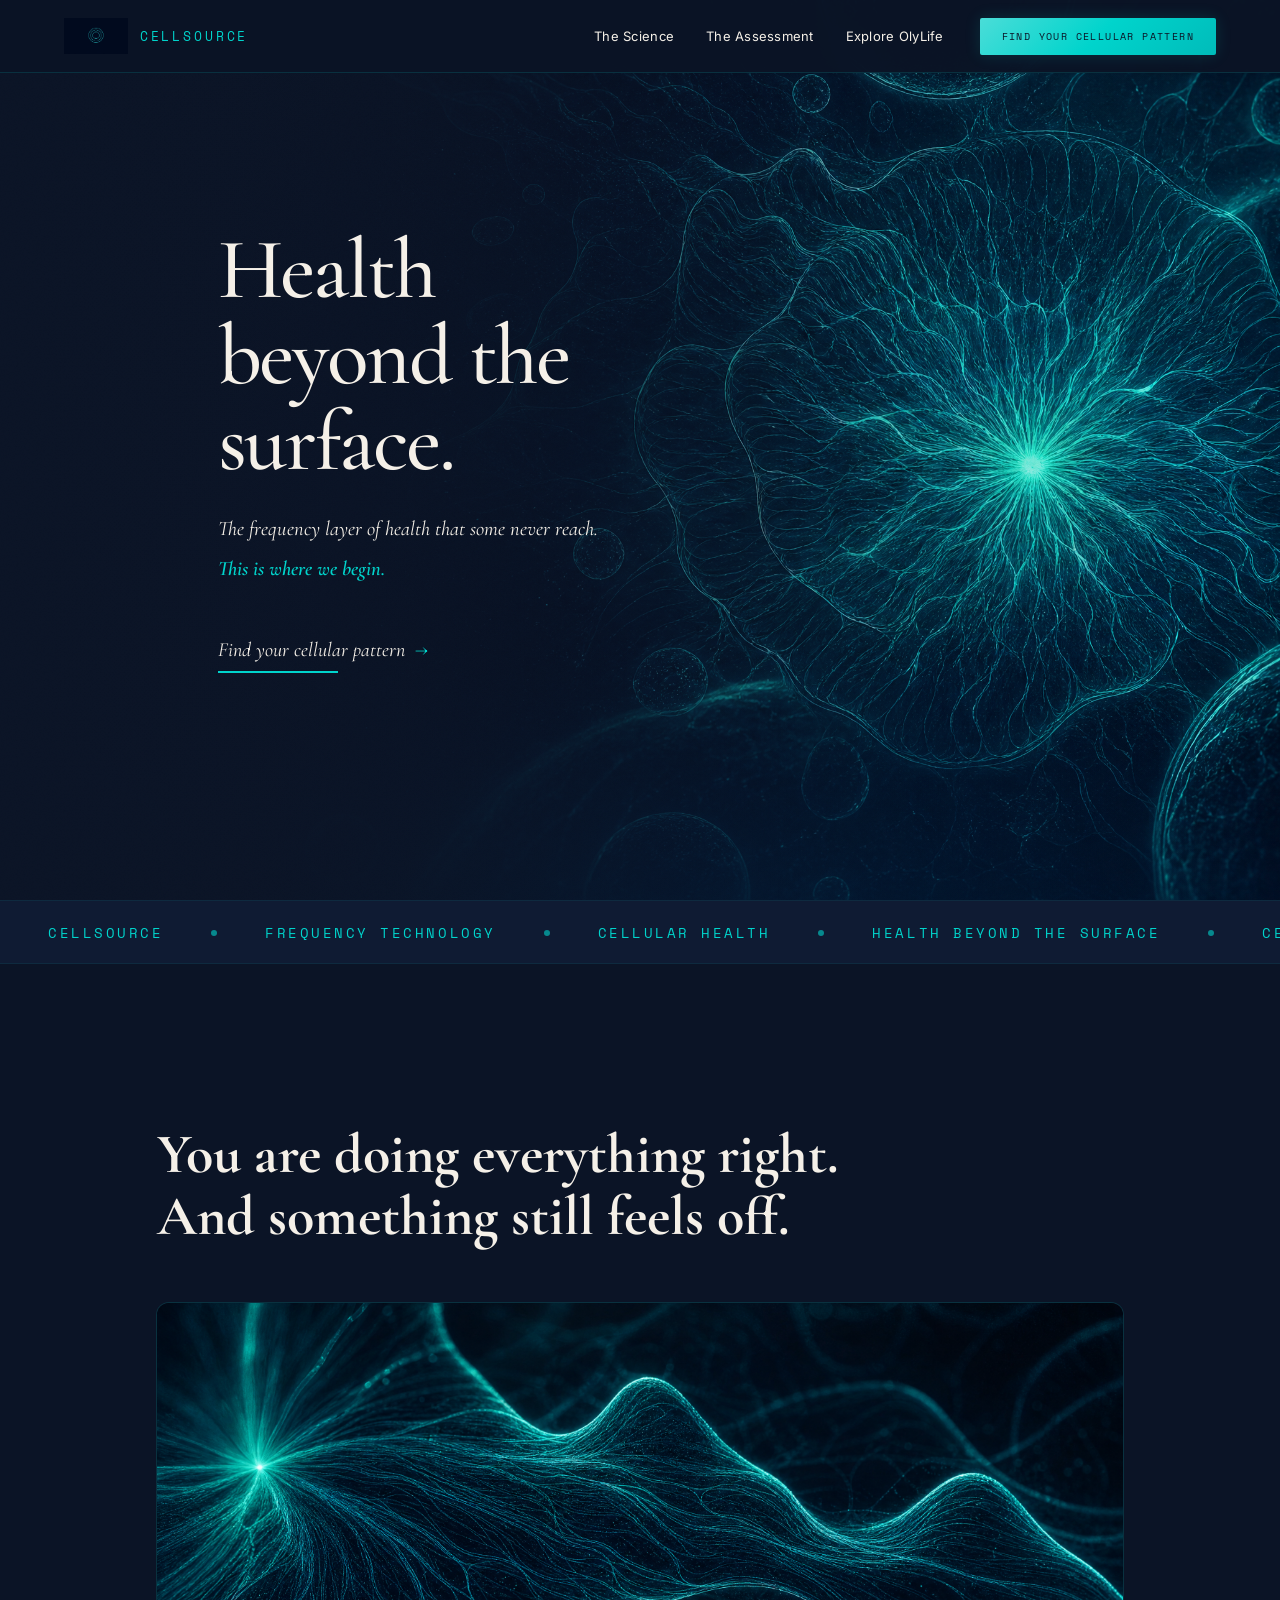
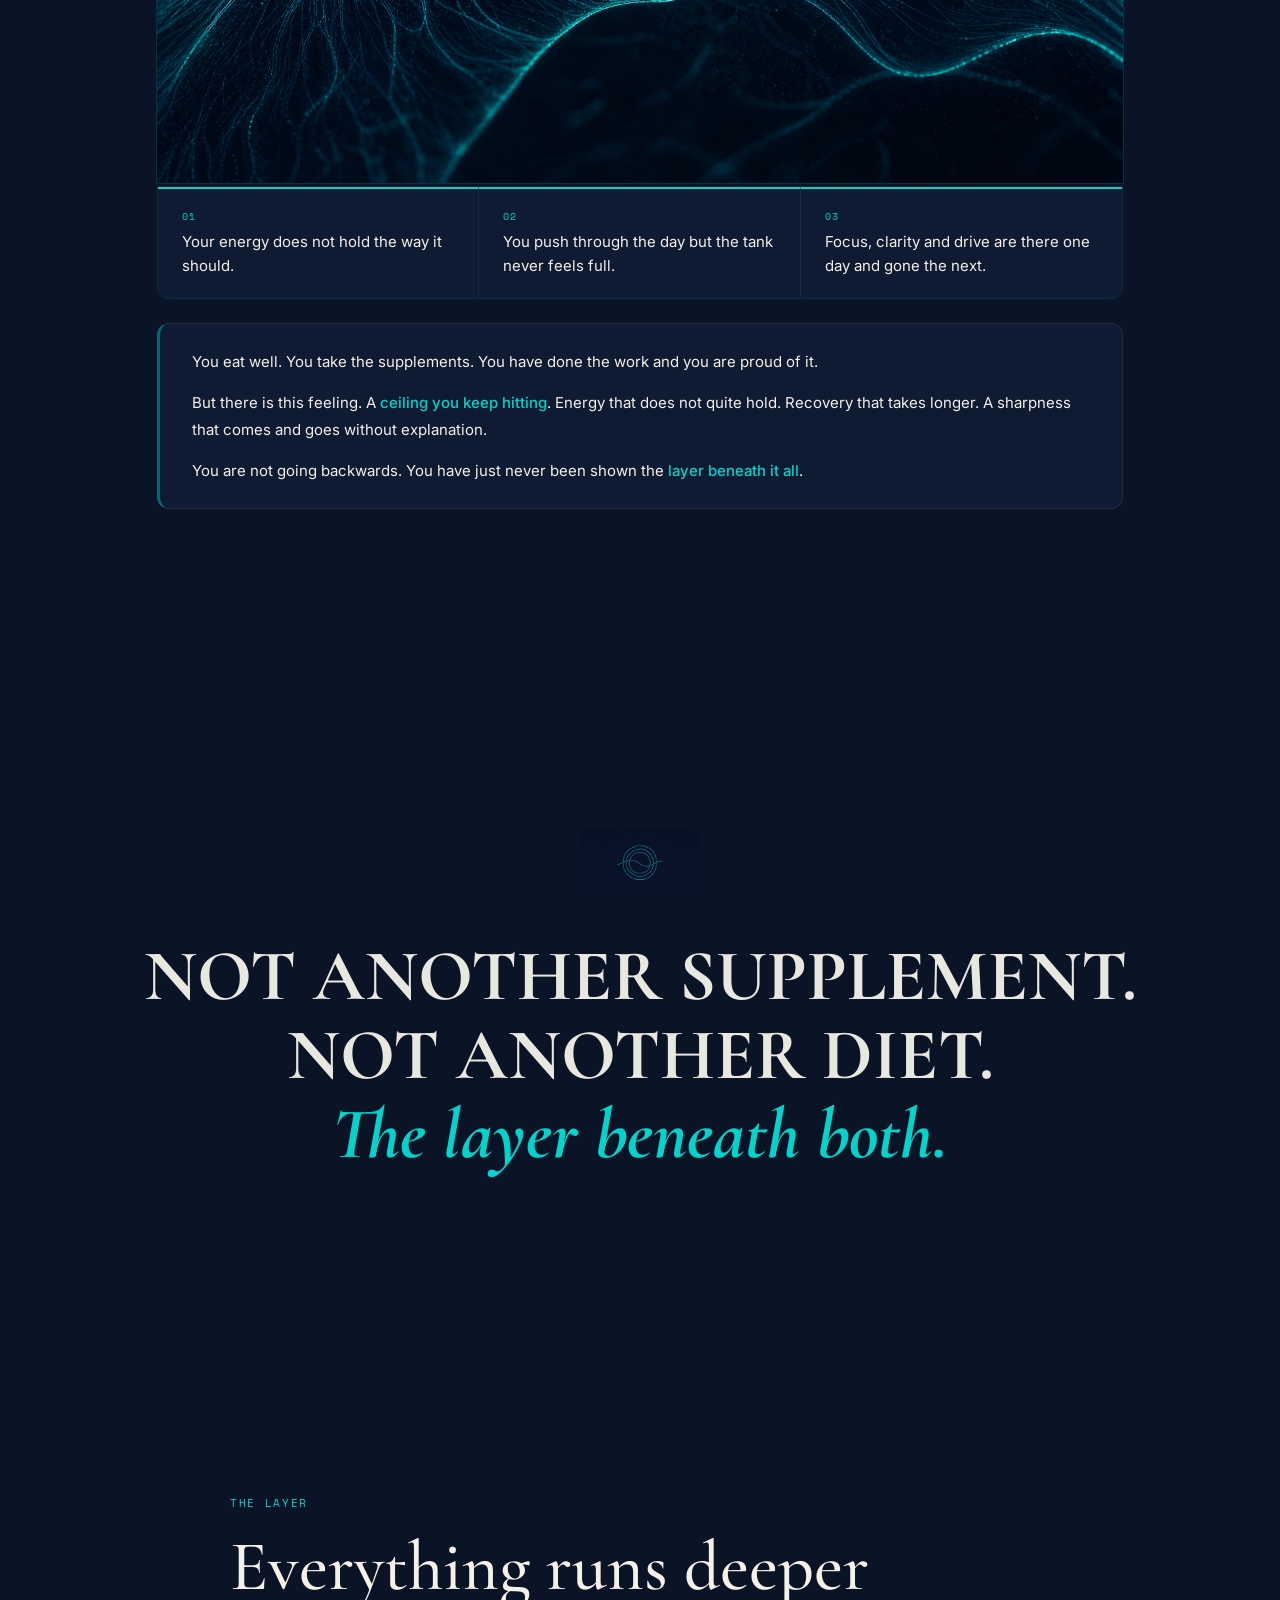
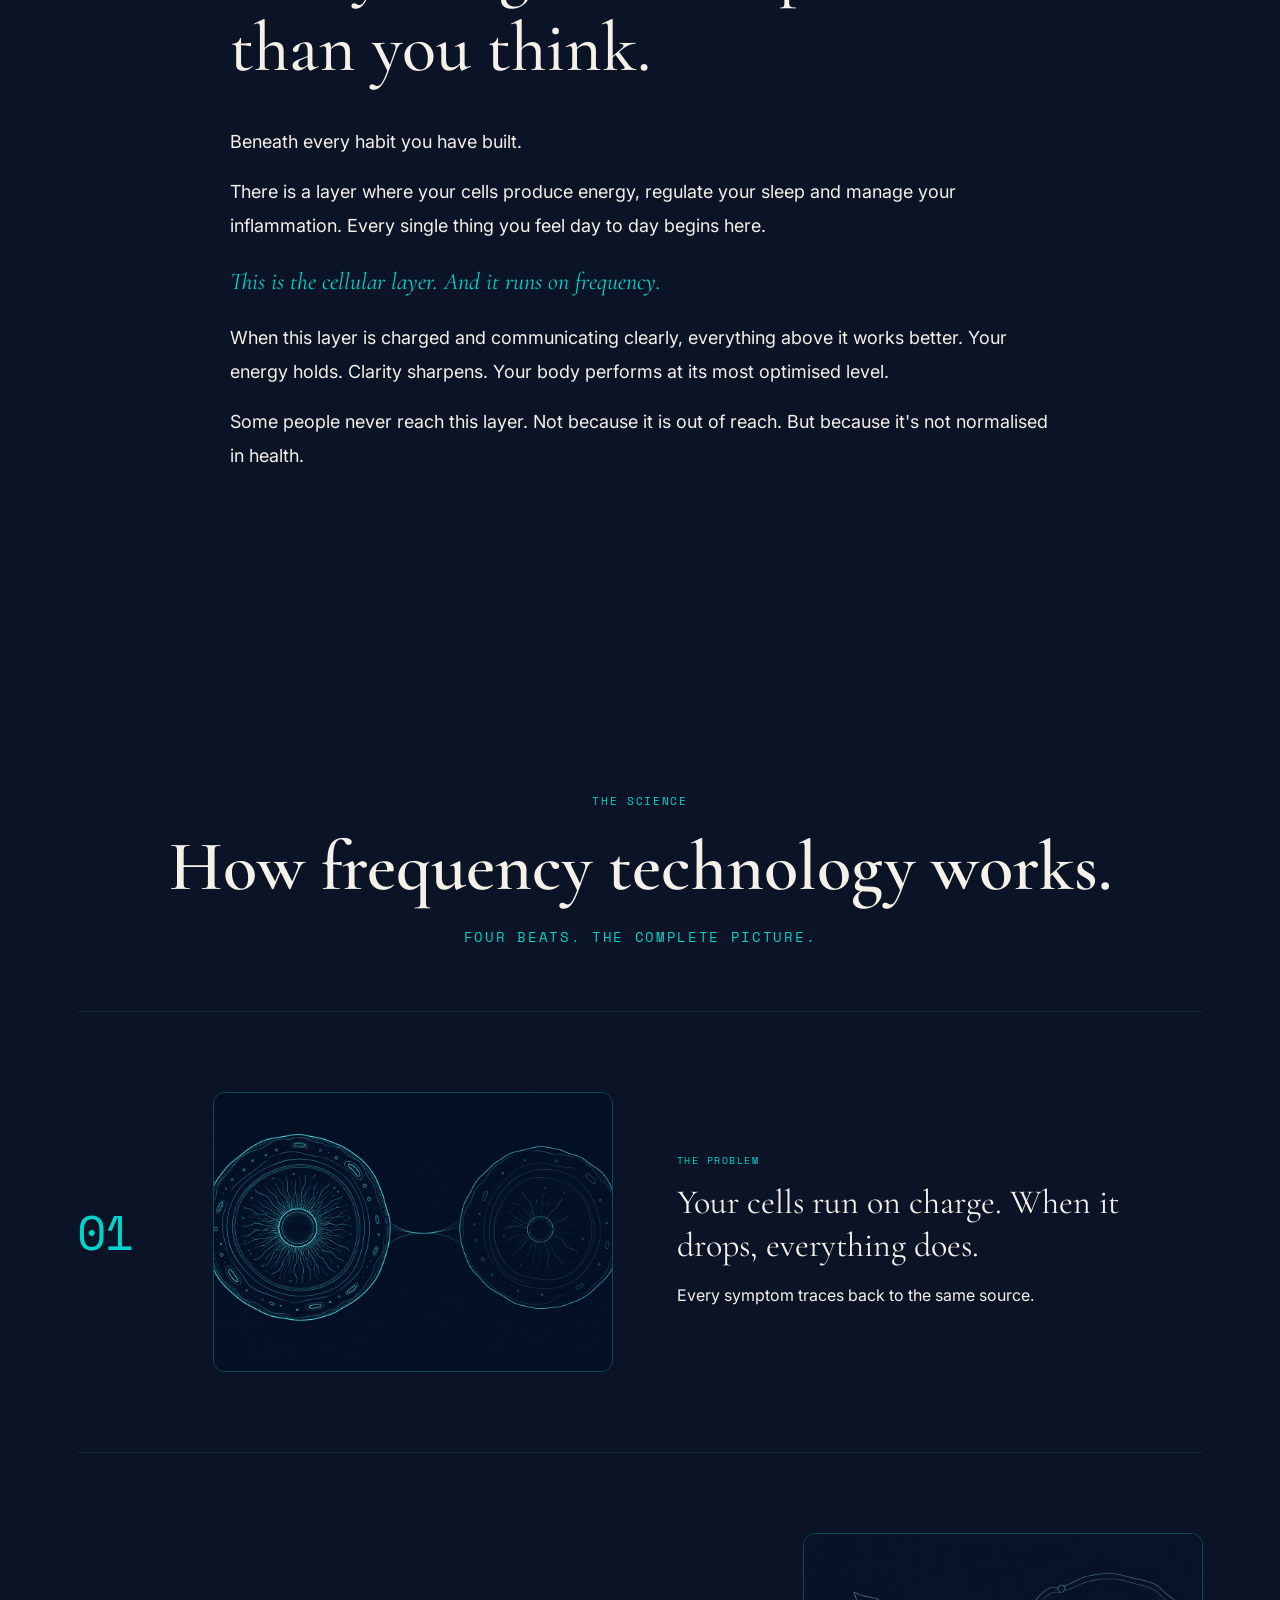
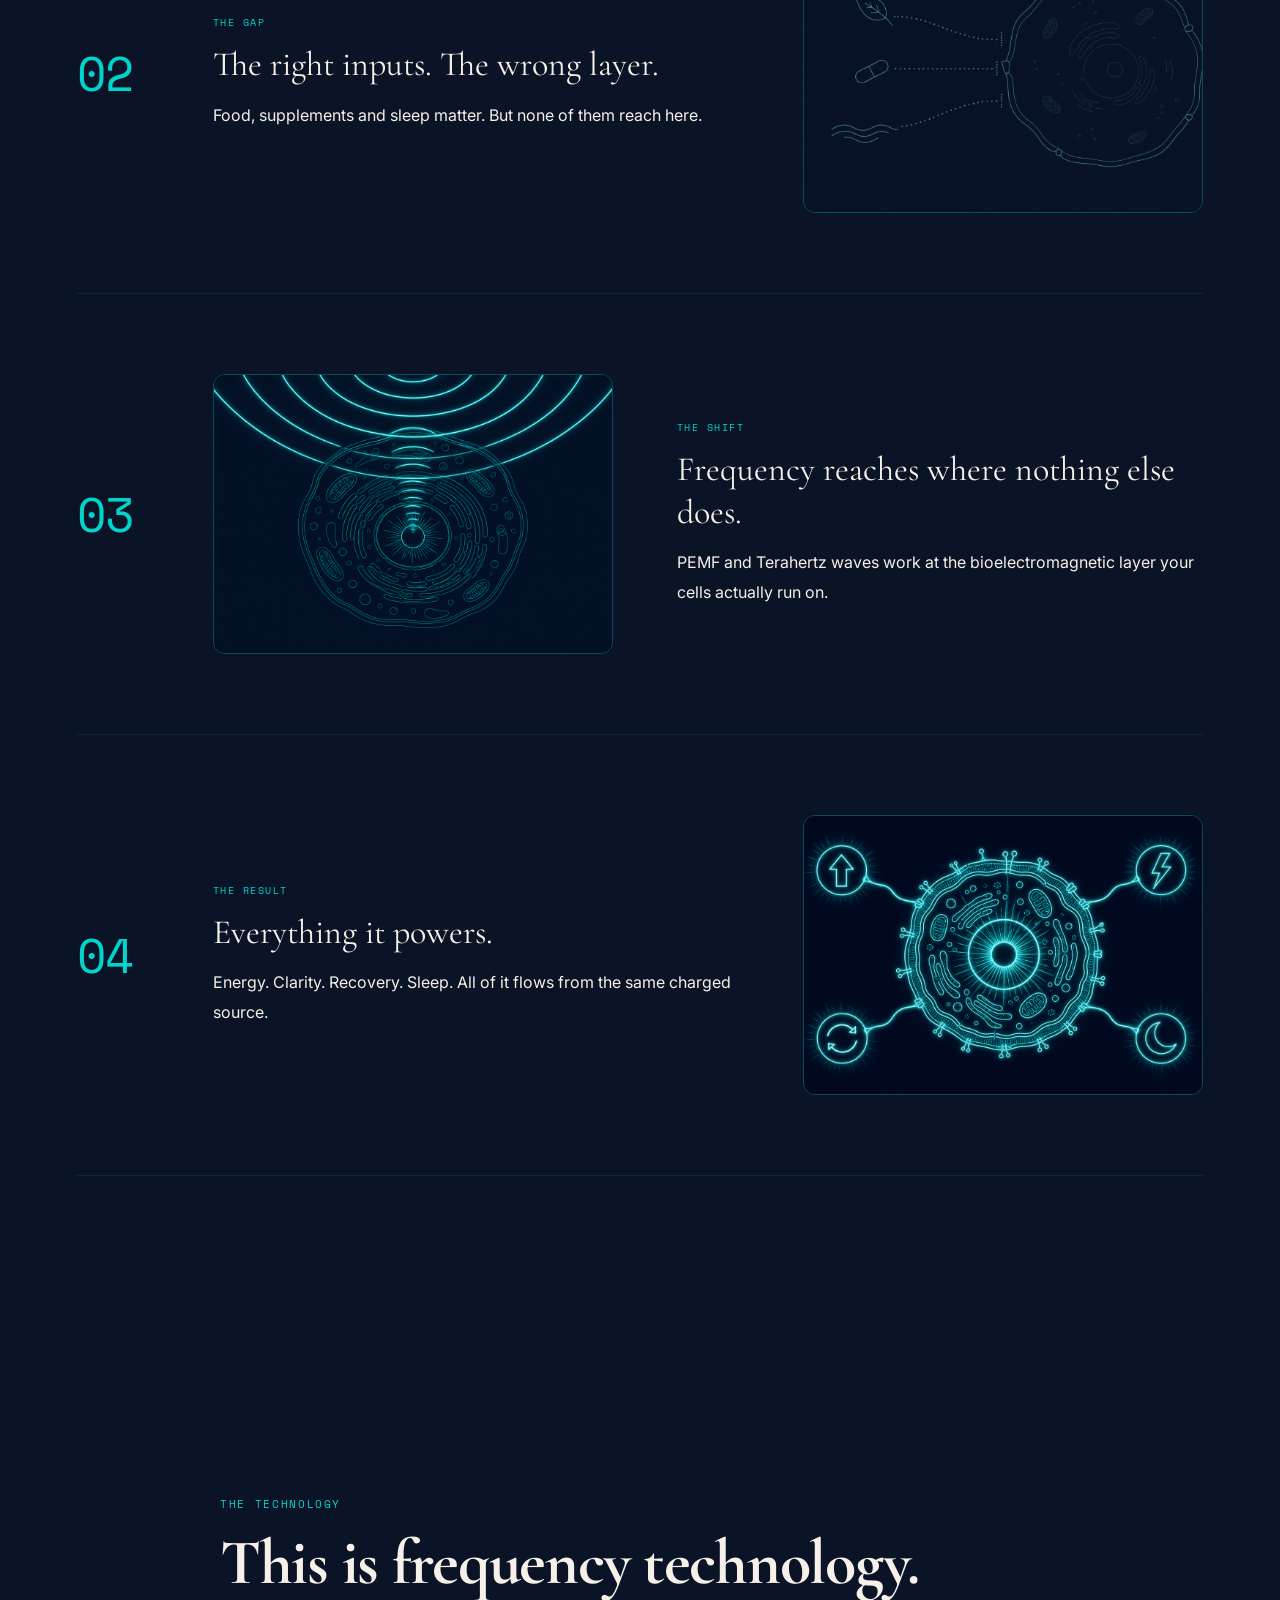
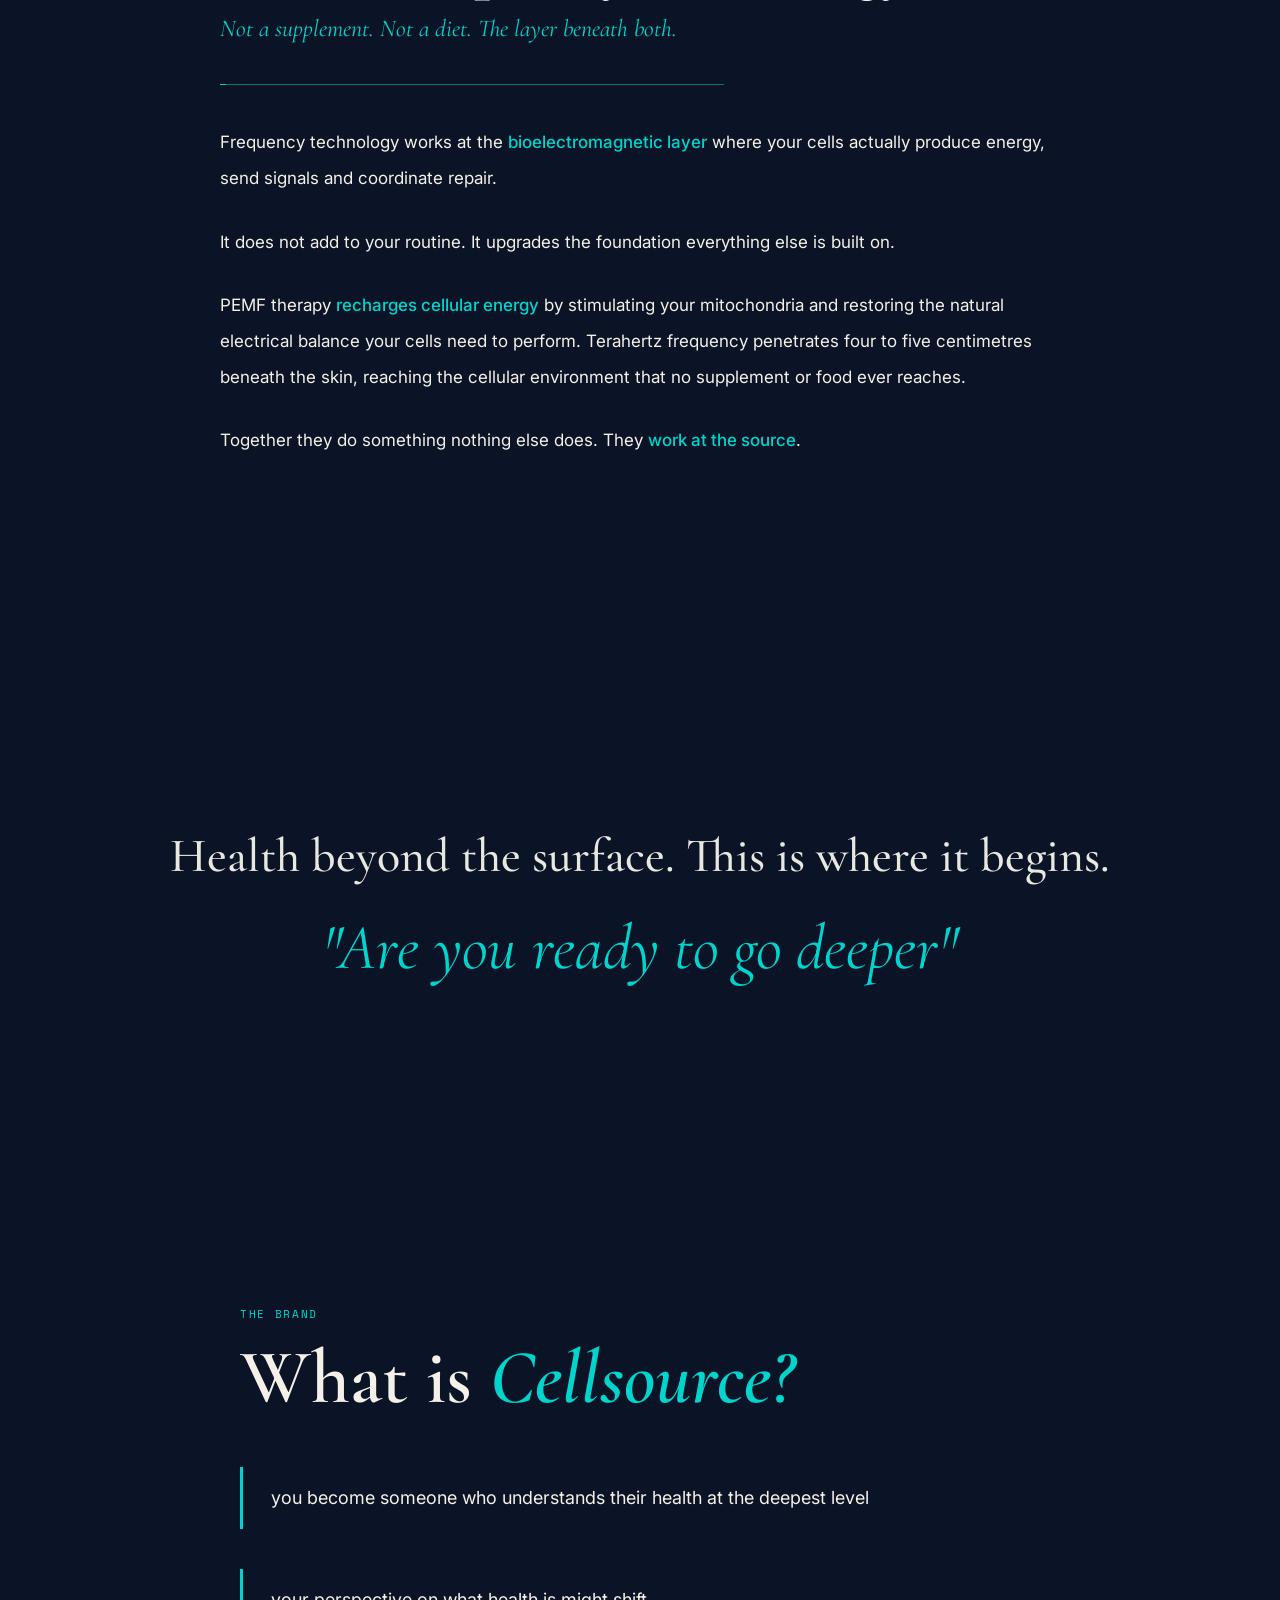
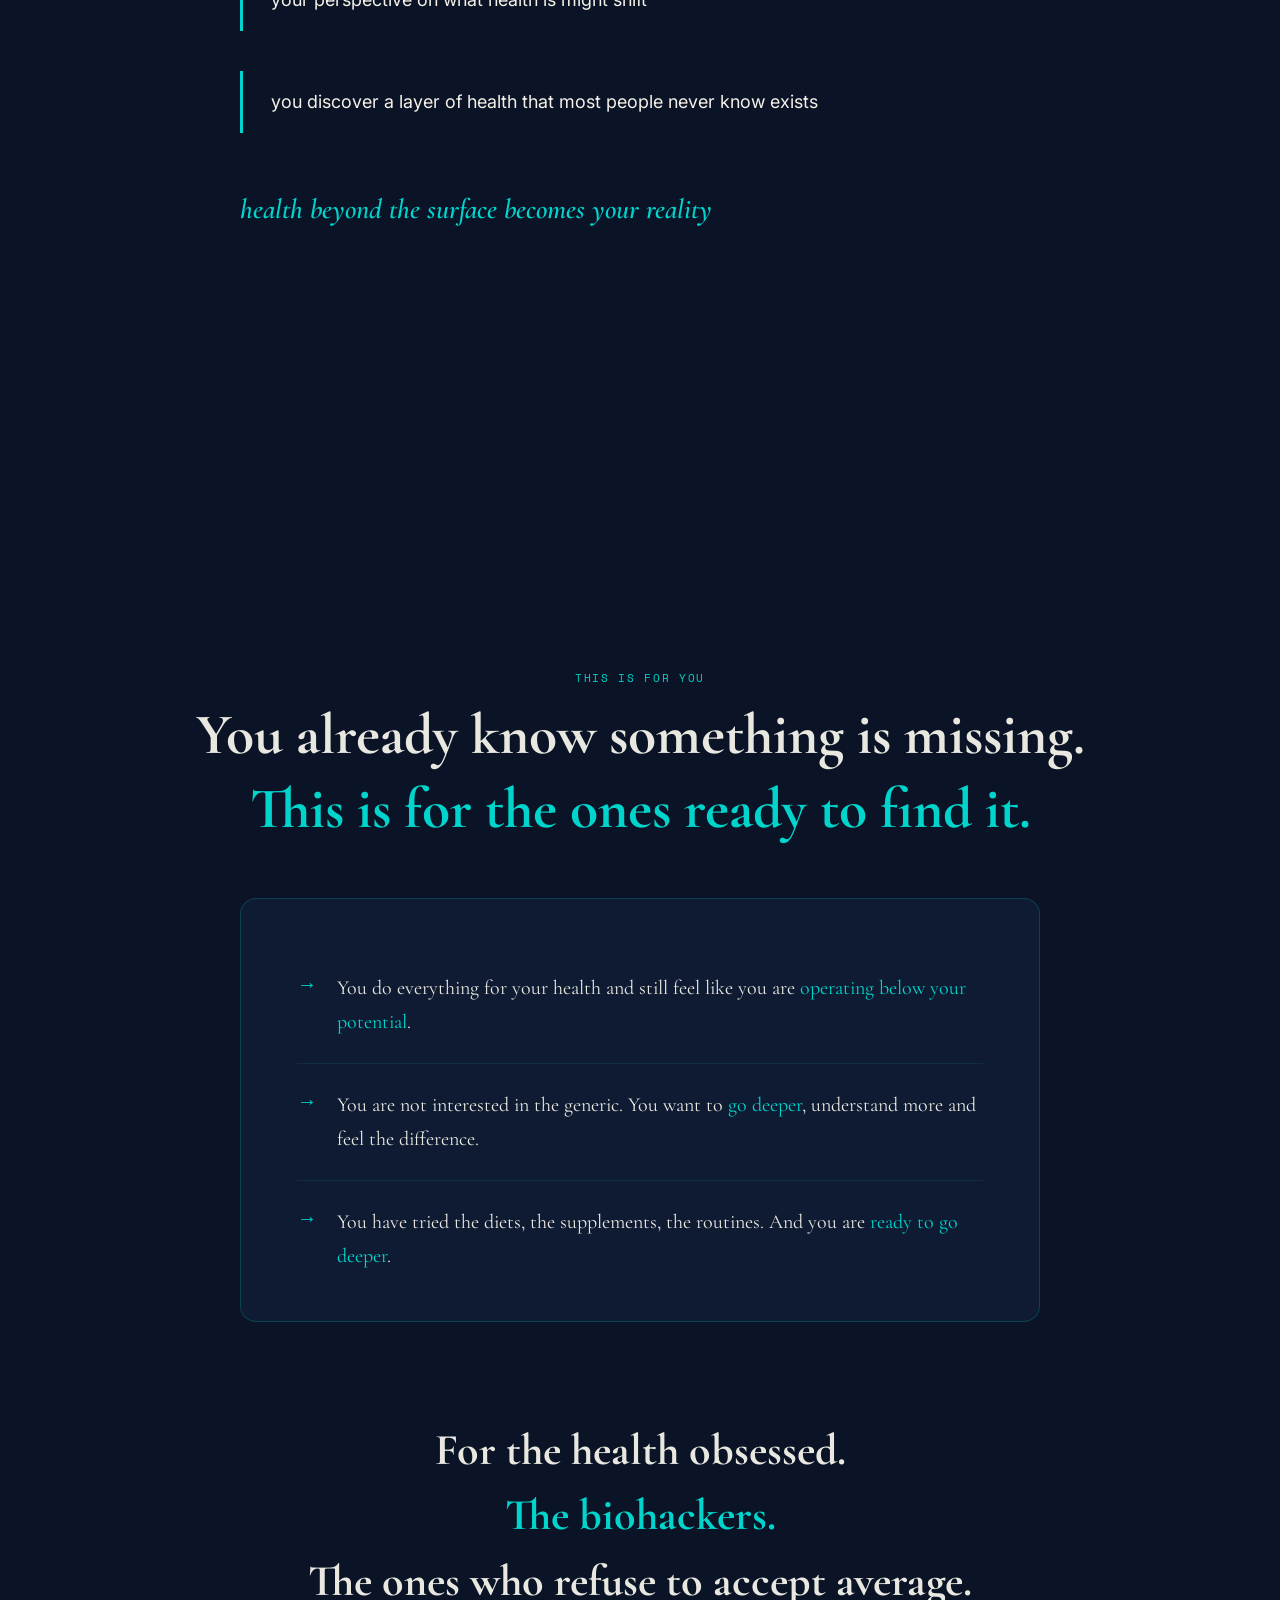
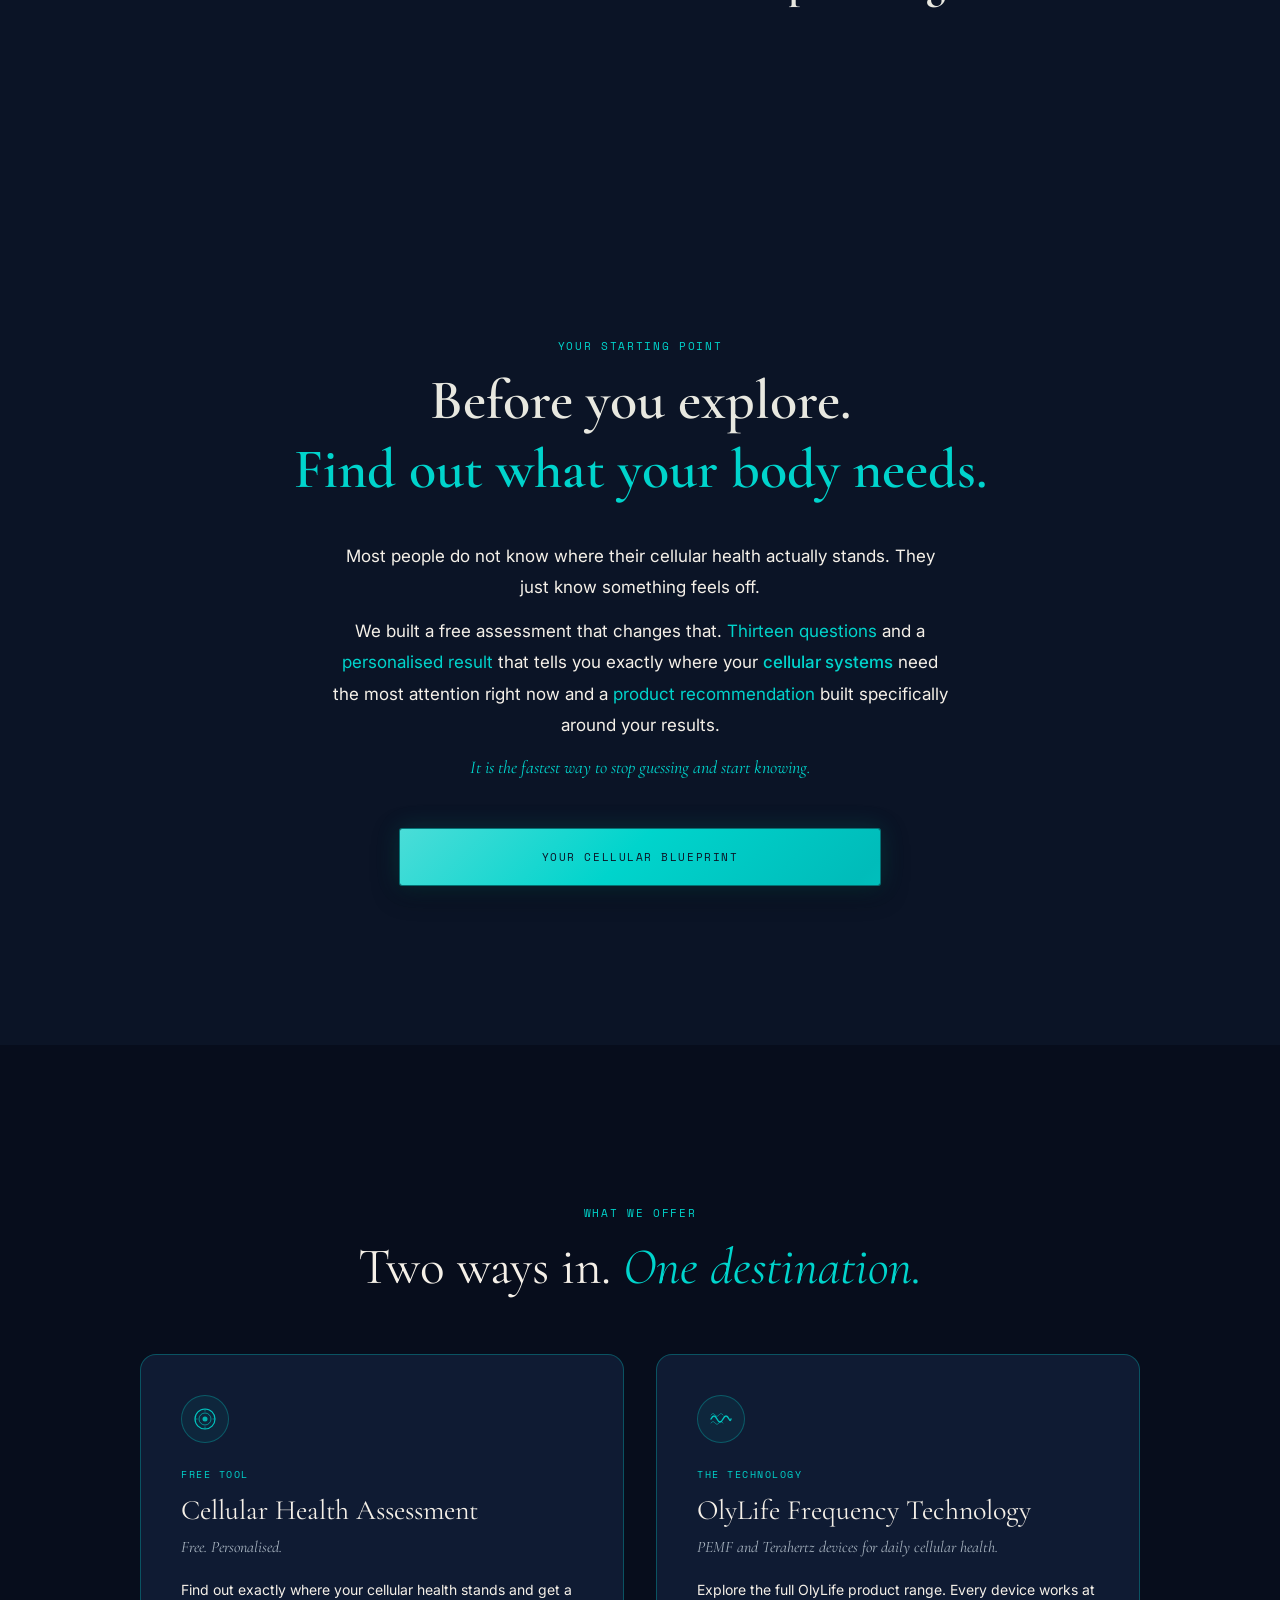
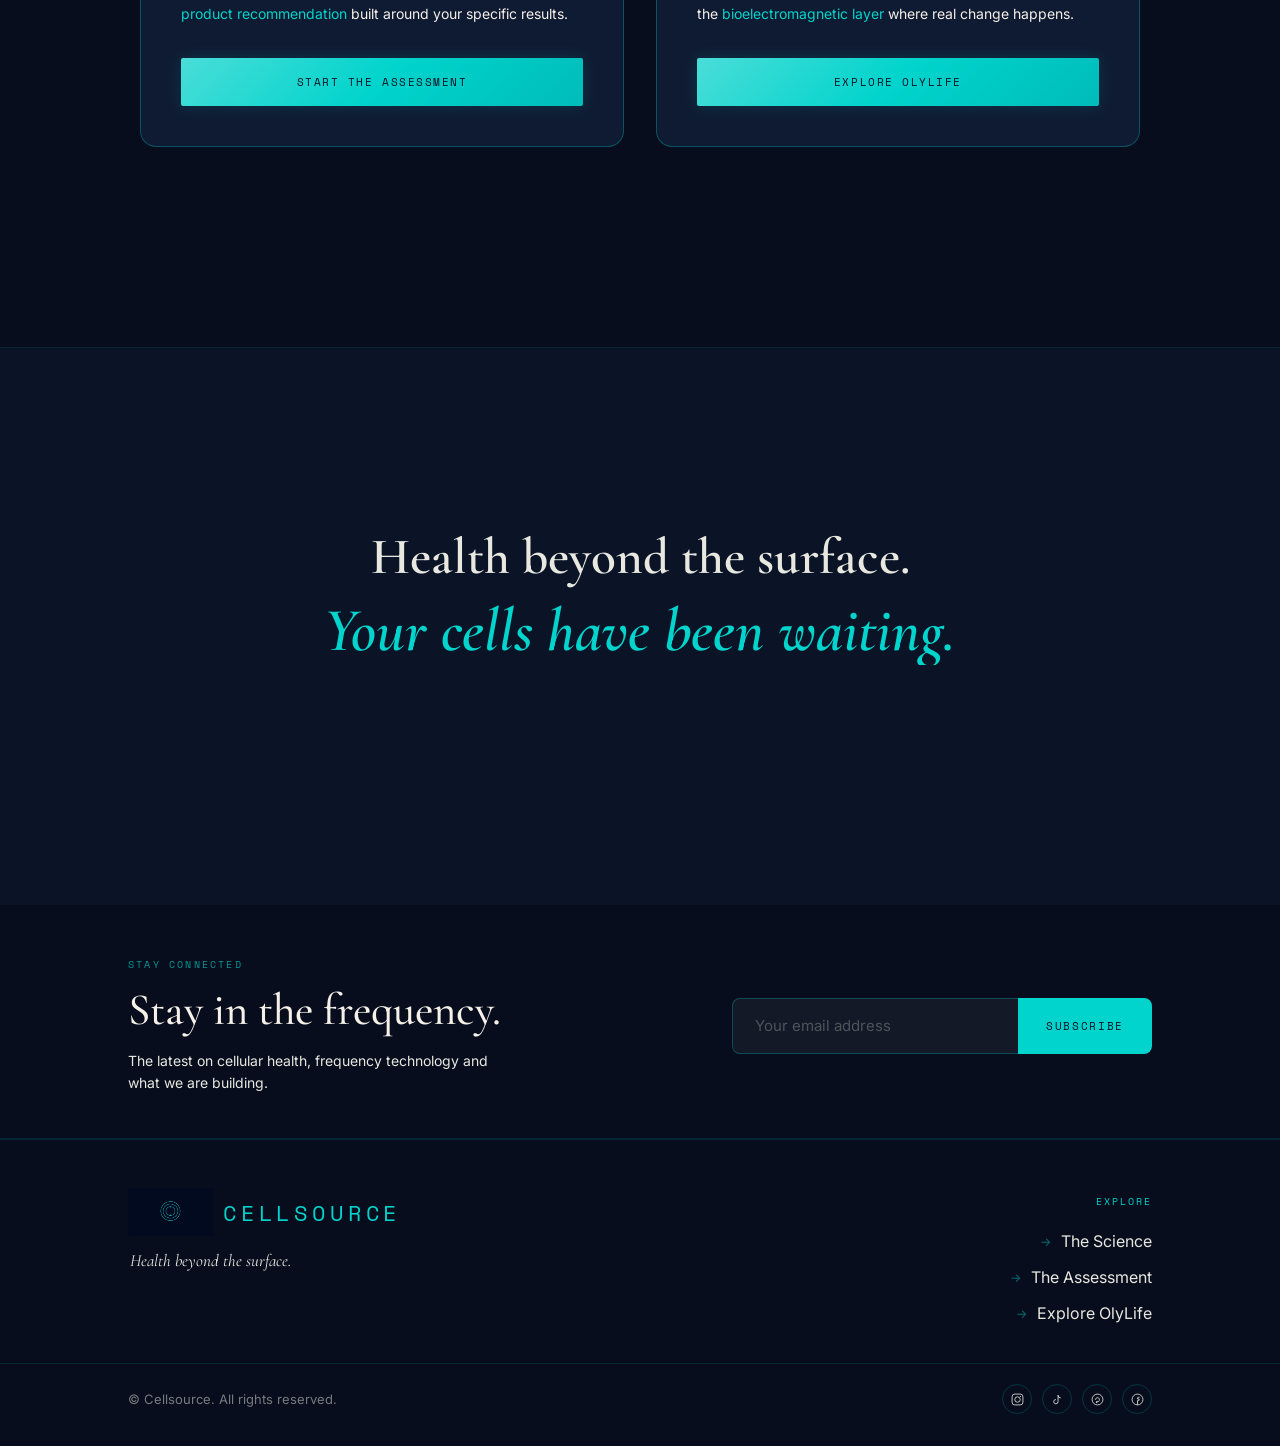
==== index.html @ d20f5b78 "Footer clean rewrite: one footer rule, divider outside bottom row, full width" ====
<!DOCTYPE html>
<html lang="en">
<head>
  <meta charset="UTF-8">
  <meta name="viewport" content="width=device-width, initial-scale=1.0">
  <title>Cellsource — Health Beyond the Surface</title>
  <link rel="preconnect" href="https://fonts.googleapis.com">
  <link rel="preconnect" href="https://fonts.gstatic.com" crossorigin>
  <link href="https://fonts.googleapis.com/css2?family=Cormorant+Garamond:ital,wght@0,300;0,400;0,500;0,600;1,300;1,400;1,500;1,600&family=Inter:wght@300;400;500&family=Space+Mono:wght@400&display=swap" rel="stylesheet">
  <link rel="stylesheet" href="hub.css?v=2">
</head>
<body>

<!-- ═══════════════════════════════════════
     NAVIGATION
═══════════════════════════════════════ -->
<nav class="hub-nav" role="navigation" aria-label="Main navigation">
  <div class="hub-nav-inner">

    <a href="index.html" class="hub-nav-brand">
      <img
        src="images/nav-brand-mark.png"
        alt="Cellsource"
        class="hub-nav-brandmark"
        width="36"
        height="36"
      >
      <span class="hub-nav-wordmark">Cellsource</span>
    </a>

    <div class="hub-nav-right">
      <ul class="hub-nav-links">
        <li><a href="#science">The Science</a></li>
        <li><a href="assessment.html">The Assessment</a></li>
        <li><a href="olylife.html" target="_blank" rel="noopener">Explore OlyLife</a></li>
      </ul>
      <a href="assessment.html" class="hub-nav-cta desktop-only">Find your cellular pattern</a>
    </div>

    <button class="hub-hamburger" aria-label="Open menu" aria-expanded="false">
      <span></span>
      <span></span>
      <span></span>
    </button>

  </div>
</nav>

<!-- Mobile Menu Overlay -->
<div class="hub-mobile-menu" role="dialog" aria-label="Navigation menu">
  <a href="#science">The Science</a>
  <a href="assessment.html">The Assessment</a>
  <a href="olylife.html" target="_blank" rel="noopener">Explore OlyLife</a>
  <a href="assessment.html" class="hub-nav-cta">Find your cellular pattern</a>
</div>

<!-- ═══════════════════════════════════════
     SECTION 1 — HERO
═══════════════════════════════════════ -->
<section class="hub-hero" aria-label="Hero">

  <div class="hub-hero-bg" style="background-image: url('images/hero-background.png');"></div>
  <div class="hub-hero-atmosphere"></div>
  <div class="hub-hero-grain"></div>

  <div class="hub-hero-content hub-hero__content">

    <h1 class="hub-hero-headline hub-hero__headline">Health beyond the surface.</h1>

    <p class="hub-hero-sub">
      <span class="hub-hero-sub-first">The frequency layer of health that some never reach.</span>
      <span class="hub-hero-sub-second">This is where we begin.</span>
    </p>

    <a href="assessment.html" class="hub-hero-cta-link">
      <span class="hub-hero-cta-label">Find your cellular pattern <span class="hub-hero-cta-chevron">→</span></span>
      <span class="hub-hero-cta-underline"></span>
    </a>

  </div>

  <div class="hub-scroll-indicator" aria-hidden="true">
    <svg width="20" height="20" viewBox="0 0 20 20" fill="none" xmlns="http://www.w3.org/2000/svg">
      <path d="M10 3v14M4 11l6 6 6-6" stroke="#00D4CC" stroke-width="1.5" stroke-linecap="round" stroke-linejoin="round"/>
    </svg>
  </div>

</section>

<!-- ═══════════════════════════════════════
     TICKER STRIP
═══════════════════════════════════════ -->
<div class="hub-ticker" aria-hidden="true">
  <div id="tickerTrack" class="hub-ticker-track hub-ticker__track">
    <div id="tickerGroup" class="hub-ticker-group">
      <span class="hub-ticker-phrase">Cellsource</span>
      <span class="hub-ticker-sep"></span>
      <span class="hub-ticker-phrase">Frequency Technology</span>
      <span class="hub-ticker-sep"></span>
      <span class="hub-ticker-phrase">Cellular Health</span>
      <span class="hub-ticker-sep"></span>
      <span class="hub-ticker-phrase">Health Beyond the Surface</span>
      <span class="hub-ticker-sep"></span>
    </div>
  </div>
</div>

<!-- ═══════════════════════════════════════
     SECTION 2 — THE REALITY CHECK
═══════════════════════════════════════ -->
<section class="hub-section hub-reality" aria-label="The Reality Check">
  <div class="hub-section-inner">

    <h2 class="hub-reality-headline-above reveal">You are doing everything right.<br>And something still feels off.</h2>

    <div class="hub-reality-cols">

      <!-- Image: full width, top of stack -->
      <div class="hub-reality-image-wrap reveal reveal-d1">
        <img
          src="images/visual-2-macro.png"
          alt="Cellular health visualised"
          class="hub-reality-image"
          loading="lazy"
          width="600"
          height="700"
        >
      </div>

      <!-- Boxes: three-column row below image -->
      <div class="hub-reality-boxes reveal reveal-d2">
        <div class="hub-reality-box">
          <span class="hub-reality-box-num">01</span>
          <span class="hub-reality-box-text">Your energy does not hold the way it should.</span>
        </div>
        <div class="hub-reality-box">
          <span class="hub-reality-box-num">02</span>
          <span class="hub-reality-box-text">You push through the day but the tank never feels full.</span>
        </div>
        <div class="hub-reality-box">
          <span class="hub-reality-box-num">03</span>
          <span class="hub-reality-box-text">Focus, clarity and drive are there one day and gone the next.</span>
        </div>
      </div>

      <!-- Body text: card below boxes -->
      <div class="hub-reality-body reveal reveal-d3">
        <p>You eat well. You take the supplements. You have done the work and you are proud of it.</p>
        <p>But there is this feeling. A <span class="hub-kw">ceiling you keep hitting</span>. Energy that does not quite hold. Recovery that takes longer. A sharpness that comes and goes without explanation.</p>
        <p>You are not going backwards. You have just never been shown the <span class="hub-kw">layer beneath it all</span>.</p>
      </div>

    </div>

  </div>
</section>

<!-- ═══════════════════════════════════════
     QUOTE MOMENT 1
═══════════════════════════════════════ -->
<section class="hub-quote-moment" aria-label="Quote">

  <img
    src="images/quote-symbol-1.png"
    alt=""
    class="hub-quote-symbol reveal"
    loading="lazy"
    width="120"
    height="120"
    aria-hidden="true"
  >

  <span class="hub-qm-line-1 hub-quote__line1 reveal reveal-d1">Not another supplement.</span>
  <span class="hub-qm-line-2 hub-quote__line2 reveal reveal-d2">NOT ANOTHER DIET.</span>
  <span class="hub-qm-line-3 hub-quote__line3 reveal reveal-d3">The layer beneath both.</span>

</section>

<!-- ═══════════════════════════════════════
     SECTION 3 — THE LAYER
═══════════════════════════════════════ -->
<section class="hub-section hub-layer" id="science" aria-label="The Layer">
  <div class="hub-layer-inner reveal">

    <span class="hub-label">The Layer</span>

    <h2 class="hub-layer-headline">Everything runs deeper<br>than you think.</h2>

    <div class="hub-layer-body">
      <p>Beneath every habit you have built.</p>
      <p>There is a layer where your cells produce energy, regulate your sleep and manage your inflammation. Every single thing you feel day to day begins here.</p>
      <p><span class="hub-layer-emphasis">This is the cellular layer. And it runs on frequency.</span></p>
      <p>When this layer is charged and communicating clearly, everything above it works better. Your energy holds. Clarity sharpens. Your body performs at its most optimised level.</p>
      <p>Some people never reach this layer. Not because it is out of reach. But because it's not normalised in health.</p>
    </div>

  </div>
</section>

<!-- ═══════════════════════════════════════
     THE SCIENCE — VERTICAL STEPS
═══════════════════════════════════════ -->
<section class="hub-beats" aria-label="How frequency technology works">

  <div class="hub-beats-header-wrap">
    <span class="hub-label reveal">The Science</span>
    <h2 class="hub-beats-title reveal reveal-d1">How frequency technology works.</h2>
    <p class="hub-beats-sub reveal reveal-d2">Four beats. The complete picture.</p>
  </div>

  <div class="hub-beats-steps">

    <!-- Beat 1: num | image | copy -->
    <div class="hub-beat-row hub-beat-row-odd reveal">
      <div class="hub-beat-row-divider"></div>
      <div class="hub-beat-row-inner">
        <div class="hub-beat-row-num">01</div>
        <div class="hub-beat-row-image">
          <img
            src="images/beat-1.png"
            alt="Charged vs depleted cells"
            loading="lazy"
            width="320"
            height="220"
          >
        </div>
        <div class="hub-beat-row-copy">
          <span class="hub-beat-label">The Problem</span>
          <h3 class="hub-beat-headline">Your cells run on charge. When it drops, everything does.</h3>
          <p class="hub-beat-body">Every symptom traces back to the same source.</p>
        </div>
      </div>
    </div>

    <!-- Beat 2: num | copy | image -->
    <div class="hub-beat-row hub-beat-row-even reveal reveal-d1">
      <div class="hub-beat-row-divider"></div>
      <div class="hub-beat-row-inner">
        <div class="hub-beat-row-num">02</div>
        <div class="hub-beat-row-image">
          <img
            src="images/beat-2.png"
            alt="Inputs blocked at cellular level"
            loading="lazy"
            width="320"
            height="220"
          >
        </div>
        <div class="hub-beat-row-copy">
          <span class="hub-beat-label">The Gap</span>
          <h3 class="hub-beat-headline">The right inputs. The wrong layer.</h3>
          <p class="hub-beat-body">Food, supplements and sleep matter. But none of them reach here.</p>
        </div>
      </div>
    </div>

    <!-- Beat 3: num | image | copy -->
    <div class="hub-beat-row hub-beat-row-odd reveal reveal-d1">
      <div class="hub-beat-row-divider"></div>
      <div class="hub-beat-row-inner">
        <div class="hub-beat-row-num">03</div>
        <div class="hub-beat-row-image">
          <img
            src="images/beat-3.png"
            alt="Frequency arriving at cellular level"
            loading="lazy"
            width="320"
            height="220"
          >
        </div>
        <div class="hub-beat-row-copy">
          <span class="hub-beat-label">The Shift</span>
          <h3 class="hub-beat-headline">Frequency reaches where nothing else does.</h3>
          <p class="hub-beat-body">PEMF and Terahertz waves work at the bioelectromagnetic layer your cells actually run on.</p>
        </div>
      </div>
    </div>

    <!-- Beat 4: num | copy | image -->
    <div class="hub-beat-row hub-beat-row-even reveal reveal-d2">
      <div class="hub-beat-row-divider"></div>
      <div class="hub-beat-row-inner">
        <div class="hub-beat-row-num">04</div>
        <div class="hub-beat-row-image">
          <img
            src="images/beat-4.png"
            alt="Fully charged cells"
            loading="lazy"
            width="320"
            height="220"
          >
        </div>
        <div class="hub-beat-row-copy">
          <span class="hub-beat-label">The Result</span>
          <h3 class="hub-beat-headline">Everything it powers.</h3>
          <p class="hub-beat-body">Energy. Clarity. Recovery. Sleep. All of it flows from the same charged source.</p>
        </div>
      </div>
    </div>

    <!-- Final divider -->
    <div class="hub-beat-row-divider"></div>

  </div>

</section>

<!-- ═══════════════════════════════════════
     SECTION 4 — THE TECHNOLOGY
═══════════════════════════════════════ -->
<section class="hub-tech" aria-label="The Technology">

  <div class="hub-tech-content">
    <span class="hub-label reveal">The Technology</span>

    <h2 class="hub-tech-headline reveal reveal-d1">This is frequency technology.</h2>

    <p class="hub-tech-sub reveal reveal-d2">Not a supplement. Not a diet. The layer beneath both.</p>

    <hr class="hub-tech-rule reveal reveal-d3">

    <div class="hub-tech-body reveal reveal-d4">
      <p>Frequency technology works at the <span class="hub-kw">bioelectromagnetic layer</span> where your cells actually produce energy, send signals and coordinate repair.</p>
      <p>It does not add to your routine. It upgrades the foundation everything else is built on.</p>
      <p>PEMF therapy <span class="hub-kw">recharges cellular energy</span> by stimulating your mitochondria and restoring the natural electrical balance your cells need to perform. Terahertz frequency penetrates four to five centimetres beneath the skin, reaching the cellular environment that no supplement or food ever reaches.</p>
      <p>Together they do something nothing else does. They <span class="hub-kw">work at the source</span>.</p>
    </div>

  </div>

</section>

<!-- ═══════════════════════════════════════
     QUOTE COMBINED
═══════════════════════════════════════ -->
<section class="hub-quote-combined" aria-label="Quote">
  <p class="hub-quote-combined__line1">Health beyond the surface. This is where it begins.</p>
  <p class="hub-quote-combined__line2">"Are you ready to go deeper"</p>
</section>

<!-- ═══════════════════════════════════════
     SECTION 5 — WHAT IS CELLSOURCE
═══════════════════════════════════════ -->
<section class="hub-section hub-brand" aria-label="What is Cellsource">
  <div class="hub-section-inner hub-brand__content">

    <!-- Full-width heading -->
    <div class="hub-brand-heading-wrap reveal">
      <span class="hub-label">The Brand</span>
      <h2 class="hub-brand-main-heading">What is <span class="teal-italic">Cellsource?</span></h2>
    </div>

    <!-- Single column content -->
    <div class="hub-brand-cols">

      <div class="hub-brand-left reveal reveal-d1">
        <div class="hub-brand-editorial-lines">
          <div class="hub-brand-editorial-line">
            <p class="hub-brand-editorial-text">you become someone who understands their health at the deepest level</p>
          </div>
          <div class="hub-brand-editorial-line">
            <p class="hub-brand-editorial-text">your perspective on what health is might shift</p>
          </div>
          <div class="hub-brand-editorial-line">
            <p class="hub-brand-editorial-text">you discover a layer of health that most people never know exists</p>
          </div>
        </div>
        <p class="hub-brand-closing">health beyond the surface becomes your reality</p>
      </div>

    </div>

  </div>
</section>

<!-- ═══════════════════════════════════════
     SECTION 6 — WHO THIS IS FOR
═══════════════════════════════════════ -->
<section class="hub-section hub-audience" aria-label="Who this is for">
  <div class="hub-audience-inner">

    <span class="hub-label reveal">This Is For You</span>

    <h2 class="hub-audience-headline reveal reveal-d1">
      <span class="tify-line1">You already know something is missing.</span>
      <span class="tify-line2">This is for the ones ready to find it.</span>
    </h2>

    <div class="tify-card">
      <div class="tify-card__item">
        <span class="tify-card__arrow">→</span>
        <p class="tify-card__text">You do everything for your health and still feel like you are <span style="color:#00D4CC">operating below your potential</span>.</p>
      </div>
      <div class="tify-card__item">
        <span class="tify-card__arrow">→</span>
        <p class="tify-card__text">You are not interested in the generic. You want to <span style="color:#00D4CC">go deeper</span>, understand more and feel the difference.</p>
      </div>
      <div class="tify-card__item">
        <span class="tify-card__arrow">→</span>
        <p class="tify-card__text">You have tried the diets, the supplements, the routines. And you are <span style="color:#00D4CC">ready to go deeper</span>.</p>
      </div>
    </div>

    <div class="tify-closing">
      <span class="tify-closing__text tify-closing__text--white">For the health obsessed.</span>
      <span class="tify-closing__text tify-closing__text--teal">The biohackers.</span>
      <span class="tify-closing__text tify-closing__text--white">The ones who refuse to accept average.</span>
    </div>

  </div>
</section>

<!-- ═══════════════════════════════════════
     SECTION 8 — YOUR STARTING POINT
═══════════════════════════════════════ -->
<section class="hub-section hub-start" aria-label="Your Starting Point">
  <div class="hub-start-inner">

    <span class="hub-label reveal">Your Starting Point</span>

    <div class="sp-heading reveal reveal-d1">
      <span class="sp-heading__line1">Before you explore.</span>
      <span class="sp-heading__line2">Find out what your body needs.</span>
    </div>

    <div class="hub-start-body reveal reveal-d2">
      <p>Most people do not know where their cellular health actually stands. They just know something feels off.</p>
      <p>We built a free assessment that changes that. <span class="hub-teal-highlight">Thirteen questions</span> and a <span class="hub-teal-highlight">personalised result</span> that tells you exactly where your <span class="hub-kw">cellular systems</span> need the most attention right now and a <span class="hub-teal-highlight">product recommendation</span> built specifically around your results.</p>
    </div>

    <span class="hub-start-italic hub-start-italic-teal reveal reveal-d3">It is the fastest way to stop guessing and start knowing.</span>

    <a href="assessment.html" class="hub-start-cta hub-start-cta-spaced reveal reveal-d4">Your cellular blueprint</a>

  </div>
</section>

<!-- ═══════════════════════════════════════
     SECTION 9 — WHAT WE OFFER
═══════════════════════════════════════ -->
<section class="hub-section hub-offer" aria-label="What we offer">
  <div class="hub-offer-inner">

    <span class="hub-label reveal">What We Offer</span>

    <h2 class="hub-offer-headline reveal reveal-d1">Two ways in. <span class="hub-offer-destination">One destination.</span></h2>

    <div class="hub-offer-cards">

      <!-- Card 1: Assessment -->
      <div class="hub-offer-card reveal reveal-d1">
        <div class="hub-offer-card-icon">
          <svg width="24" height="24" viewBox="0 0 24 24" fill="none" xmlns="http://www.w3.org/2000/svg" aria-hidden="true"><circle cx="12" cy="12" r="10" stroke="#00D4CC" stroke-width="1.2" opacity="0.9"/><circle cx="12" cy="12" r="6" stroke="#00D4CC" stroke-width="1" opacity="0.6"/><circle cx="12" cy="12" r="2.5" fill="#00D4CC" opacity="0.8"/><line x1="12" y1="2" x2="12" y2="4.5" stroke="#00D4CC" stroke-width="1" opacity="0.5"/><line x1="12" y1="19.5" x2="12" y2="22" stroke="#00D4CC" stroke-width="1" opacity="0.5"/><line x1="2" y1="12" x2="4.5" y2="12" stroke="#00D4CC" stroke-width="1" opacity="0.5"/><line x1="19.5" y1="12" x2="22" y2="12" stroke="#00D4CC" stroke-width="1" opacity="0.5"/></svg>
        </div>
        <span class="hub-offer-card-label">Free Tool</span>
        <h3 class="hub-offer-card-heading">Cellular Health Assessment</h3>
        <p class="hub-offer-card-sub">Free. Personalised.</p>
        <p class="hub-offer-card-body">Find out exactly where your cellular health stands and get a <span class="hub-teal-highlight">product recommendation</span> built around your specific results.</p>
        <a href="assessment.html" class="hub-offer-btn hub-offer-btn-primary">Start the assessment</a>
      </div>

      <!-- Card 2: OlyLife -->
      <div class="hub-offer-card reveal reveal-d2">
        <div class="hub-offer-card-icon">
          <svg width="24" height="24" viewBox="0 0 24 24" fill="none" xmlns="http://www.w3.org/2000/svg" aria-hidden="true"><path d="M2 12 Q5 6 8 12 Q11 18 14 12 Q17 6 20 12 Q21.5 15 22 12" stroke="#00D4CC" stroke-width="1.4" stroke-linecap="round" fill="none" opacity="0.9"/><path d="M2 16 Q4 13 6 16 Q8 19 10 16 Q12 13 14 16" stroke="#00D4CC" stroke-width="1" stroke-linecap="round" fill="none" opacity="0.45"/><path d="M2 8 Q4 5 6 8 Q8 11 10 8 Q12 5 14 8" stroke="#00D4CC" stroke-width="1" stroke-linecap="round" fill="none" opacity="0.45"/></svg>
        </div>
        <span class="hub-offer-card-label">The Technology</span>
        <h3 class="hub-offer-card-heading">OlyLife Frequency Technology</h3>
        <p class="hub-offer-card-sub">PEMF and Terahertz devices for daily cellular health.</p>
        <p class="hub-offer-card-body">Explore the full OlyLife product range. Every device works at the <span class="hub-teal-highlight">bioelectromagnetic layer</span> where real change happens.</p>
        <a href="olylife.html" target="_blank" rel="noopener" class="hub-offer-btn hub-offer-btn-primary">Explore OlyLife</a>
      </div>

    </div>

  </div>
</section>

<!-- ═══════════════════════════════════════
     SECTION 10 — THE CLOSE
═══════════════════════════════════════ -->
<section class="hub-close" aria-label="Closing">
  <div class="hub-close-content reveal" style="transition-delay: 300ms;">
    <p class="hub-close-line-1">Health beyond the surface.</p>
    <p class="hub-close-line-2">Your cells have been waiting.</p>
  </div>
</section>

<!-- ═══════════════════════════════════════
     NEWSLETTER
═══════════════════════════════════════ -->
<section class="hub-newsletter">
  <div class="hub-newsletter-inner">
    <div class="hub-newsletter-left">
      <p class="hub-newsletter-eyebrow">Stay Connected</p>
      <p class="hub-newsletter-heading">Stay in the frequency.</p>
      <p class="hub-newsletter-sub">The latest on cellular health, frequency technology and what we are building.</p>
    </div>
    <form class="hub-newsletter-form" onsubmit="return false;">
      <input type="email" class="hub-newsletter-input" placeholder="Your email address" aria-label="Email address">
      <button type="submit" class="hub-newsletter-btn">Subscribe</button>
    </form>
  </div>
</section>

<!-- ═══════════════════════════════════════
     FOOTER
═══════════════════════════════════════ -->
<footer class="hub-footer" role="contentinfo">

  <div class="hub-footer-wrap">

    <div class="hub-newsletter-footer-divider"></div>

    <div class="hub-footer-inner">

      <div class="hub-footer-brand">
        <a href="index.html" class="hub-footer-brand-row">
          <img
            src="images/nav-brand-mark.png"
            alt="Cellsource"
            class="hub-footer-brandmark"
            onerror="this.style.display='none'"
          >
          <span class="hub-footer-wordmark">Cellsource</span>
        </a>
        <span class="hub-footer-tagline">Health beyond the surface.</span>
      </div>

      <nav class="hub-footer-nav" aria-label="Footer navigation">
        <p class="hub-footer-nav-heading">Explore</p>
        <ul class="hub-footer-nav-links">
          <li><a href="#science">The Science</a></li>
          <li><a href="assessment.html">The Assessment</a></li>
          <li><a href="olylife.html">Explore OlyLife</a></li>
        </ul>
      </nav>

    </div>

    <hr class="hub-footer-divider">
    <div class="hub-footer-bottom">
      <p class="hub-footer-copyright">© Cellsource. All rights reserved.</p>
      <div class="hub-footer-socials">
        <a href="#" class="hub-footer-social-link" aria-label="Instagram">
          <svg width="13" height="13" viewBox="0 0 24 24" fill="none" stroke="currentColor" stroke-width="1.5" aria-hidden="true"><rect x="2" y="2" width="20" height="20" rx="5"/><circle cx="12" cy="12" r="5"/><circle cx="17.5" cy="6.5" r="1" fill="currentColor" stroke="none"/></svg>
        </a>
        <a href="#" class="hub-footer-social-link" aria-label="TikTok">
          <svg width="13" height="13" viewBox="0 0 24 24" fill="none" stroke="currentColor" stroke-width="1.5" aria-hidden="true"><path d="M9 12a4 4 0 1 0 4 4V4a5 5 0 0 0 5 5"/></svg>
        </a>
        <a href="#" class="hub-footer-social-link" aria-label="Pinterest">
          <svg width="13" height="13" viewBox="0 0 24 24" fill="none" stroke="currentColor" stroke-width="1.5" aria-hidden="true"><circle cx="12" cy="12" r="10"/><path d="M8.5 12c0-1.9 1.5-3.5 3.5-3.5s3.5 1.6 3.5 3.5c0 2.5-1.1 4-2.8 4-.6 0-1.1-.3-1.2-.7l-.3 1.3c-.2.7-.6 1.4-.9 1.9-.3-.9-.5-1.8-.3-2.6" stroke-linecap="round"/></svg>
        </a>
        <a href="#" class="hub-footer-social-link" aria-label="Facebook">
          <svg width="13" height="13" viewBox="0 0 24 24" fill="none" stroke="currentColor" stroke-width="1.5" aria-hidden="true"><circle cx="12" cy="12" r="10"/><path d="M15 8h-1.5A1.5 1.5 0 0 0 12 9.5V11h3l-.5 3H12v7" stroke-linecap="round" stroke-linejoin="round"/></svg>
        </a>
      </div>
    </div>

  </div>

</footer>

<!-- ═══════════════════════════════════════
     JAVASCRIPT
═══════════════════════════════════════ -->
<script>
(function () {
  'use strict';

  /* ── Scroll indicator hide ── */
  var scrollIndicator = document.querySelector('.hub-scroll-indicator');
  if (scrollIndicator) {
    window.addEventListener('scroll', function () {
      if (window.scrollY > 120) {
        scrollIndicator.classList.add('is-hidden');
      }
    }, { passive: true });
  }

  /* ── Navigation hamburger ── */
  var hamburger = document.querySelector('.hub-hamburger');
  var mobileMenu = document.querySelector('.hub-mobile-menu');
  if (hamburger && mobileMenu) {
    hamburger.addEventListener('click', function () {
      var isOpen = hamburger.classList.toggle('is-open');
      mobileMenu.classList.toggle('is-open', isOpen);
      hamburger.setAttribute('aria-expanded', String(isOpen));
      document.body.style.overflow = isOpen ? 'hidden' : '';
    });
    mobileMenu.querySelectorAll('a').forEach(function (link) {
      link.addEventListener('click', function () {
        hamburger.classList.remove('is-open');
        mobileMenu.classList.remove('is-open');
        hamburger.setAttribute('aria-expanded', 'false');
        document.body.style.overflow = '';
      });
    });
    document.addEventListener('keydown', function (e) {
      if (e.key === 'Escape' && mobileMenu.classList.contains('is-open')) {
        hamburger.classList.remove('is-open');
        mobileMenu.classList.remove('is-open');
        hamburger.setAttribute('aria-expanded', 'false');
        document.body.style.overflow = '';
      }
    });
  }

  /* ── Ticker — JS seamless loop ── */
  (function () {
    function initTicker() {
      var track = document.getElementById('tickerTrack');
      var group = document.getElementById('tickerGroup');
      if (!track || !group) return;
      track.innerHTML = '';
      track.appendChild(group);
      var groupWidth = group.getBoundingClientRect().width;
      if (groupWidth === 0) {
        requestAnimationFrame(initTicker);
        return;
      }
      var clone = group.cloneNode(true);
      clone.removeAttribute('id');
      clone.setAttribute('aria-hidden', 'true');
      track.appendChild(clone);
      var styleEl = document.getElementById('ticker-keyframe-style');
      if (!styleEl) {
        styleEl = document.createElement('style');
        styleEl.id = 'ticker-keyframe-style';
        document.head.appendChild(styleEl);
      }
      styleEl.textContent =
        '@keyframes ticker-js {' +
        '0% { transform: translateX(0); }' +
        '100% { transform: translateX(-' + groupWidth + 'px); }' +
        '}';
      track.style.animation = 'none';
      track.style.display = 'flex';
      track.style.width = 'max-content';
      track.style.whiteSpace = 'nowrap';
      void track.offsetWidth;
      track.style.animation = 'ticker-js 32s linear infinite';
    }
    if (document.readyState === 'loading') {
      document.addEventListener('DOMContentLoaded', initTicker);
    } else {
      initTicker();
    }
  })();

  /* ── Intersection Observer — scroll reveal ── */
  var revealEls = document.querySelectorAll('.reveal');
  if ('IntersectionObserver' in window) {
    var revealObs = new IntersectionObserver(function (entries) {
      entries.forEach(function (entry) {
        if (entry.isIntersecting) {
          entry.target.classList.add('is-visible');
          revealObs.unobserve(entry.target);
        }
      });
    }, { threshold: 0.15 });
    revealEls.forEach(function (el) { revealObs.observe(el); });
  } else {
    revealEls.forEach(function (el) { el.classList.add('is-visible'); });
  }

})();
</script>

</body>
</html>
---- hub.css ----
/* ═══════════════════════════════════════════════════════════
   CELLSOURCE HUB — hub.css
   Styles for index.html only. No assessment tool code.
   Generated from styles copy.css audit — active rules only,
   duplicate selectors merged (last value wins), no !important.
   ═══════════════════════════════════════════════════════════ */

/* ─────────────────────────────────────────
   CSS CUSTOM PROPERTIES
───────────────────────────────────────── */
:root {
  --navy-deep:    #0B1426;
  --navy-mid:     #0F1B33;
  --navy-light:   #152240;
  --teal-primary: #00D4CC;
  --bone-white:   #F5F0E8;
  --soft-silver:  #A8B4C0;
}

/* ─────────────────────────────────────────
   RESET & BASE
───────────────────────────────────────── */
*, *::before, *::after {
  box-sizing: border-box;
  margin: 0;
  padding: 0;
}

html {
  scroll-behavior: smooth;
}

body {
  background-color: var(--navy-deep);
  min-height: 100vh;
  overflow-x: hidden;
  -webkit-font-smoothing: antialiased;
  -moz-osx-font-smoothing: grayscale;
}

/* ─────────────────────────────────────────
   KEYFRAMES (active only)
───────────────────────────────────────── */
@keyframes element-enter {
  to {
    opacity: 1;
    transform: translateY(0);
  }
}

@keyframes scroll-bounce {
  0%, 100% { transform: translateY(0); opacity: 0.5; }
  50%       { transform: translateY(7px); opacity: 1; }
}

@keyframes card-btn-shimmer {
  0%   { left: -80%; }
  60%  { left: 160%; }
  100% { left: 160%; }
}

/* ─────────────────────────────────────────
   SCROLL REVEAL
───────────────────────────────────────── */
.reveal {
  opacity: 0;
  transform: translateY(24px);
  transition: opacity 0.6s ease, transform 0.6s ease;
}
.reveal.is-visible {
  opacity: 1;
  transform: translateY(0);
}
.reveal-d1 { transition-delay: 100ms; }
.reveal-d2 { transition-delay: 200ms; }
.reveal-d3 { transition-delay: 300ms; }
.reveal-d4 { transition-delay: 400ms; }

#science {
  scroll-margin-top: 80px;
}

/* ─────────────────────────────────────────
   SHARED HUB LABEL
───────────────────────────────────────── */
.hub-label {
  font-family: 'Space Mono', monospace;
  font-size: 11px;
  letter-spacing: 0.15em;
  text-transform: uppercase;
  color: var(--teal-primary);
  display: block;
  margin-bottom: 16px;
}

/* ─────────────────────────────────────────
   NAVIGATION
───────────────────────────────────────── */
.hub-nav {
  position: fixed;
  top: 0;
  left: 0;
  width: 100%;
  z-index: 1000;
  background: rgba(11, 20, 38, 0.96);
  backdrop-filter: blur(20px);
  -webkit-backdrop-filter: blur(20px);
  border-bottom: 1px solid rgba(0, 212, 204, 0.15);
}
.hub-nav-inner {
  display: flex;
  align-items: center;
  justify-content: space-between;
  padding: 0 clamp(20px, 5vw, 80px);
  height: 72px;
  max-width: 1400px;
  margin: 0 auto;
}
.hub-nav-brand {
  display: flex;
  align-items: center;
  gap: 12px;
  text-decoration: none;
  flex-shrink: 0;
  z-index: 1001;
}
.hub-nav-brandmark {
  height: 36px;
  width: auto;
  display: block;
}
.hub-nav-wordmark {
  font-family: 'Space Mono', monospace;
  font-size: 13px;
  letter-spacing: 0.22em;
  color: var(--teal-primary);
  text-transform: uppercase;
  font-weight: 400;
}
.hub-nav-right {
  display: flex;
  align-items: center;
  gap: 36px;
}
.hub-nav-links {
  display: flex;
  align-items: center;
  gap: 32px;
  list-style: none;
}
.hub-nav-links a {
  font-family: 'Inter', sans-serif;
  font-size: 13px;
  font-weight: 400;
  color: var(--bone-white);
  text-decoration: none;
  transition: color 0.3s ease;
  letter-spacing: 0.02em;
  white-space: nowrap;
}
.hub-nav-links a:hover {
  color: var(--teal-primary);
}
.hub-nav-cta {
  font-family: 'Space Mono', monospace;
  font-size: 10px;
  letter-spacing: 0.14em;
  text-transform: uppercase;
  color: #0B1426;
  background: linear-gradient(135deg, #4ADDD8 0%, #00D4CC 50%, #00BCBA 100%);
  border: none;
  padding: 11px 22px;
  cursor: pointer;
  text-decoration: none;
  display: inline-block;
  border-radius: 2px;
  transition: all 0.3s ease;
  white-space: nowrap;
  box-shadow: 0 0 16px rgba(0, 212, 204, 0.15);
}
.hub-nav-cta:hover {
  box-shadow: 0 0 28px rgba(0, 212, 204, 0.4);
  transform: translateY(-1px);
}
.hub-hamburger {
  display: none;
  flex-direction: column;
  gap: 5px;
  cursor: pointer;
  background: none;
  border: none;
  padding: 8px;
  z-index: 1002;
}
.hub-hamburger span {
  display: block;
  width: 24px;
  height: 2px;
  background: var(--bone-white);
  transition: all 0.3s ease;
  transform-origin: center;
}
.hub-hamburger.is-open span:nth-child(1) {
  transform: rotate(45deg) translate(5px, 5px);
}
.hub-hamburger.is-open span:nth-child(2) {
  opacity: 0;
  transform: scaleX(0);
}
.hub-hamburger.is-open span:nth-child(3) {
  transform: rotate(-45deg) translate(5px, -5px);
}
.hub-mobile-menu {
  display: none;
  position: fixed;
  inset: 0;
  z-index: 999;
  background: rgba(11, 20, 38, 0.98);
  flex-direction: column;
  align-items: center;
  justify-content: center;
  gap: 36px;
}
.hub-mobile-menu.is-open {
  display: flex;
}
.hub-mobile-menu a:not(.hub-nav-cta) {
  font-family: 'Cormorant Garamond', serif;
  font-size: 36px;
  font-weight: 400;
  color: var(--bone-white);
  text-decoration: none;
  transition: color 0.3s ease;
}
.hub-mobile-menu a:not(.hub-nav-cta):hover {
  color: var(--teal-primary);
}
.hub-mobile-menu .hub-nav-cta {
  font-size: 11px;
  padding: 16px 36px;
  margin-top: 16px;
}

/* ─────────────────────────────────────────
   HERO
───────────────────────────────────────── */
.hub-hero {
  min-height: 100vh;
  position: relative;
  overflow: hidden;
  display: flex;
  align-items: center;
}

/* Prescribed final — no background-image (set via inline style on the div) */
.hub-hero-bg {
  position: absolute;
  inset: 0;
  right: -60px;
  background-size: auto 105%;
  background-position: 60% center;
  background-repeat: no-repeat;
  z-index: 0;
}

.hub-hero-atmosphere {
  position: absolute;
  inset: 0;
  z-index: 1;
  pointer-events: none;
  background:
    linear-gradient(to right,
      rgba(11,20,38,1.00)  0%,
      rgba(11,20,38,0.98) 18%,
      rgba(11,20,38,0.88) 32%,
      rgba(11,20,38,0.55) 50%,
      rgba(11,20,38,0.12) 72%,
      transparent        100%
    ),
    radial-gradient(ellipse 130% 70% at 50% 110%, rgba(0,30,60,0.85) 0%, transparent 55%),
    radial-gradient(ellipse 60% 50% at -8% 0%, rgba(0,212,204,0.05) 0%, transparent 65%);
}

.hub-hero-grain {
  position: absolute;
  inset: 0;
  z-index: 2;
  pointer-events: none;
  background-image: url("data:image/svg+xml,%3Csvg xmlns='http://www.w3.org/2000/svg' width='200' height='200'%3E%3Cfilter id='n'%3E%3CfeTurbulence type='fractalNoise' baseFrequency='0.65' numOctaves='3' stitchTiles='stitch'/%3E%3C/filter%3E%3Crect width='200' height='200' filter='url(%23n)'/%3E%3C/svg%3E");
  opacity: 0.025;
  mix-blend-mode: overlay;
}

/* Merged: Phase 1 base + v2 padding + v3 margin + Hero Fix dimensions */
.hub-hero-content {
  position: relative;
  z-index: 3;
  padding-top: 80px;
  padding-right: 40px;
  padding-bottom: 80px;
  padding-left: clamp(24px, 9%, 140px);
  width: 50%;
  max-width: 760px;
  margin-left: 7%;
}

/* BEM alias — same element, wins over .hub-hero-content for shared props */
.hub-hero__content {
  max-width: 680px;
  width: 48%;
  margin-left: 8%;
}

/* Merged: all versions — Hero Fix is last */
.hub-hero-headline {
  font-family: 'Cormorant Garamond', serif;
  font-weight: 500;
  font-size: 86px;
  line-height: 1.0;
  letter-spacing: -0.025em;
  color: var(--bone-white);
  margin-bottom: 28px;
  opacity: 0;
  transform: translateY(20px);
  animation: element-enter 0.9s cubic-bezier(0.25, 0.46, 0.45, 0.94) 200ms forwards;
}

.hub-hero__headline {
  font-size: 86px;
  font-weight: 500;
  line-height: 1.0;
  letter-spacing: -0.025em;
}

/* Merged: font-size/color set to inherit (v2) so spans control */
.hub-hero-sub {
  font-family: 'Cormorant Garamond', serif;
  font-style: italic;
  font-size: inherit;
  color: inherit;
  margin-bottom: 44px;
  max-width: 460px;
  line-height: 1.6;
  opacity: 0;
  animation: element-enter 0.9s cubic-bezier(0.25, 0.46, 0.45, 0.94) 400ms forwards;
}
.hub-hero-sub-first {
  font-family: 'Cormorant Garamond', serif;
  font-style: italic;
  font-size: clamp(16px, 1.6vw, 22px);
  color: var(--bone-white);
  display: block;
  line-height: 1.55;
}
.hub-hero-sub-second {
  font-family: 'Cormorant Garamond', serif;
  font-style: italic;
  font-size: clamp(16px, 1.6vw, 22px);
  color: var(--teal-primary);
  font-weight: 600;
  display: block;
  margin-top: 8px;
  line-height: 1.55;
}

.hub-hero-cta-link {
  display: inline-flex;
  flex-direction: column;
  align-items: flex-start;
  text-decoration: none;
  opacity: 0;
  animation: element-enter 0.9s cubic-bezier(0.25, 0.46, 0.45, 0.94) 600ms forwards;
  gap: 8px;
  margin-top: 8px;
}
.hub-hero-cta-label {
  font-family: 'Cormorant Garamond', serif;
  font-style: italic;
  font-size: 20px;
  color: var(--bone-white);
  display: inline-flex;
  align-items: center;
  gap: 10px;
  transition: color 0.35s ease;
  line-height: 1.3;
}
.hub-hero-cta-chevron {
  font-style: normal;
  color: var(--teal-primary);
  font-size: 20px;
  transition: transform 0.35s ease;
}
.hub-hero-cta-underline {
  display: block;
  width: 120px;
  height: 2px;
  background: var(--teal-primary);
  transition: width 0.4s cubic-bezier(0.25, 0.46, 0.45, 0.94);
}
.hub-hero-cta-link:hover .hub-hero-cta-label   { color: var(--teal-primary); }
.hub-hero-cta-link:hover .hub-hero-cta-chevron  { transform: translateX(4px); }
.hub-hero-cta-link:hover .hub-hero-cta-underline { width: 100%; }

.hub-scroll-indicator {
  position: absolute;
  bottom: 32px;
  left: 50%;
  transform: translateX(-50%);
  z-index: 4;
  transition: opacity 0.5s ease;
  cursor: pointer;
}
.hub-scroll-indicator.is-hidden {
  opacity: 0;
  pointer-events: none;
}
.hub-scroll-indicator svg {
  display: block;
  animation: scroll-bounce 2s ease-in-out infinite;
}

/* ─────────────────────────────────────────
   TICKER STRIP
───────────────────────────────────────── */
.hub-ticker {
  height: 64px;
  background: var(--navy-mid);
  overflow: hidden;
  display: flex;
  align-items: center;
  position: relative;
  z-index: 10;
  width: 100%;
  border-top: 1px solid rgba(0, 212, 204, 0.08);
  border-bottom: 1px solid rgba(0, 212, 204, 0.08);
}

/* Prescribed final — no animation property (JS injects ticker-js at runtime) */
.hub-ticker-track,
.hub-ticker__track {
  display: flex;
  align-items: center;
  white-space: nowrap;
  will-change: transform;
}

.hub-ticker-group {
  display: flex;
  align-items: center;
  flex-shrink: 0;
}
.hub-ticker-phrase {
  font-family: 'Space Mono', monospace;
  font-size: 14px;
  letter-spacing: 0.18em;
  text-transform: uppercase;
  color: var(--teal-primary);
  padding: 0 48px;
  flex-shrink: 0;
}
.hub-ticker-sep {
  width: 6px;
  height: 6px;
  border-radius: 50%;
  background: var(--teal-primary);
  flex-shrink: 0;
  opacity: 0.6;
}

/* ─────────────────────────────────────────
   SECTION BASE
───────────────────────────────────────── */
.hub-section {
  padding: 96px clamp(24px, 6vw, 100px);
}
.hub-section-inner {
  max-width: 1200px;
  margin: 0 auto;
}

/* ─────────────────────────────────────────
   SECTION 2 — REALITY CHECK
───────────────────────────────────────── */
.hub-reality {
  background: var(--navy-deep);
}
.hub-reality .hub-section-inner {
  padding-left: 80px;
  padding-right: 80px;
}
/* Merged: v2 above-cols headline + v3 weight/size */
.hub-reality-headline-above {
  font-family: 'Cormorant Garamond', serif;
  font-weight: 700;
  font-size: 56px;
  color: var(--bone-white);
  line-height: 1.1;
  margin-bottom: 56px;
  max-width: 100%;
}
/* Option C layout — image top, boxes row below, body card at bottom */
.hub-reality-cols {
  display: flex;
  flex-direction: column;
  gap: 0;
}
.hub-reality-boxes {
  display: grid;
  grid-template-columns: 1fr 1fr 1fr;
  gap: 0;
  border-radius: 0 0 12px 12px;
  overflow: hidden;
  border: 1px solid rgba(0, 212, 204, 0.15);
  border-top: none;
}
.hub-reality-box {
  background: #0F1B33;
  border-top: 2px solid #00D4CC;
  border-right: 1px solid rgba(0, 212, 204, 0.1);
  border-left: none;
  border-radius: 0;
  padding: 20px 24px;
  margin-bottom: 0;
}
.hub-reality-box:last-child {
  border-right: none;
}
.hub-reality-box-num {
  font-family: 'Space Mono', monospace;
  font-size: 10px;
  letter-spacing: 0.12em;
  color: var(--teal-primary);
  display: block;
  margin-bottom: 6px;
}
.hub-reality-box-text {
  font-family: 'Inter', sans-serif;
  font-size: 15px;
  color: var(--bone-white);
  line-height: 1.6;
}
/* Option C — image full width, top-rounded only */
.hub-reality-image-wrap {
  display: block;
  width: 100%;
  max-width: 100%;
  margin-bottom: 0;
}
/* Option C — taller image, top corners rounded */
.hub-reality-image {
  width: 100%;
  height: 480px;
  object-fit: cover;
  object-position: center;
  border-radius: 12px 12px 0 0;
  max-width: none;
  box-shadow: 0 0 0 1px rgba(0, 212, 204, 0.15);
}
/* Option C — body text as card below boxes */
.hub-reality-body {
  font-family: 'Inter', sans-serif;
  font-size: 15px;
  color: var(--bone-white);
  line-height: 1.8;
  width: 100%;
  max-width: 100%;
  margin: 24px 0 0;
  text-align: left;
  padding: 24px 32px;
  background: #0F1B33;
  border-radius: 12px;
  border: 0.5px solid rgba(255, 255, 255, 0.07);
  border-left: 3px solid rgba(0, 212, 204, 0.4);
}
.hub-reality-body p + p {
  margin-top: 14px;
}

/* ─────────────────────────────────────────
   QUOTE MOMENT 1
───────────────────────────────────────── */
.hub-quote-moment {
  text-align: center;
  background: var(--navy-deep);
}
.hub-quote-symbol {
  width: 120px;
  height: auto;
  margin: 0 auto 40px;
  display: block;
}

/* Merged: Quote Font Fix (last layer) — covers both legacy and BEM class names */
.hub-qm-line-1,
.hub-qm-line-2,
.hub-qm-line-3,
.hub-quote__line1,
.hub-quote__line2,
.hub-quote__line3 {
  font-family: 'Cormorant Garamond', Georgia, serif;
  font-size: 72px;
  line-height: 1.1;
  display: block;
  text-align: center;
}
.hub-qm-line-1,
.hub-quote__line1 {
  font-weight: 800;
  font-style: normal;
  color: #E8E8E0;
  text-transform: uppercase;
}
.hub-qm-line-2,
.hub-quote__line2 {
  font-weight: 800;
  font-style: normal;
  color: #E8E8E0;
  text-transform: uppercase;
}
.hub-qm-line-3,
.hub-quote__line3 {
  font-weight: 700;
  font-style: italic;
  color: #00D4CC;
  text-transform: none;
}

/* ─────────────────────────────────────────
   SECTION 3 — THE LAYER
───────────────────────────────────────── */
.hub-layer {
  background: var(--navy-deep);
}
.hub-layer-inner {
  max-width: 900px;
  margin: 0 auto;
  padding-left: 40px;
  padding-right: 40px;
}
/* Merged: Phase 1 + v2 size/weight */
.hub-layer-headline {
  font-family: 'Cormorant Garamond', serif;
  font-weight: 500;
  font-size: clamp(48px, 5.5vw, 72px);
  color: var(--bone-white);
  line-height: 1.15;
  margin-bottom: 36px;
}
.hub-layer-body {
  font-family: 'Inter', sans-serif;
  font-size: 18px;
  color: var(--bone-white);
  line-height: 1.9;
}
.hub-layer-body p + p {
  margin-top: 16px;
}
/* Merged: Phase 1 + v4 size */
.hub-layer-emphasis {
  font-family: 'Cormorant Garamond', serif;
  font-style: italic;
  font-size: 24px;
  color: #00D4CC;
  font-weight: 400;
}

/* ─────────────────────────────────────────
   THE SCIENCE — VERTICAL STEPS
───────────────────────────────────────── */
.hub-beats {
  background: var(--navy-deep);
  overflow: hidden;
}
.hub-beats-header-wrap {
  text-align: center;
  padding: 0 clamp(24px, 6vw, 100px);
  margin-bottom: 64px;
}
/* Merged: Phase 1 base + v3 size/weight */
.hub-beats-title {
  font-family: 'Cormorant Garamond', serif;
  font-weight: 600;
  font-size: clamp(48px, 5.5vw, 72px);
  color: var(--bone-white);
  margin: 12px 0 16px;
  line-height: 1.2;
}
/* Merged: Phase 1 + v3 */
.hub-beats-sub {
  font-family: 'Space Mono', monospace;
  font-size: 14px;
  font-weight: 500;
  letter-spacing: 0.12em;
  text-transform: uppercase;
  color: var(--teal-primary);
}
.hub-beats-steps {
  max-width: 1400px;
  margin: 0 auto;
  padding: 0 clamp(24px, 6vw, 100px);
}
.hub-beat-row-divider {
  width: 100%;
  height: 1px;
  background: rgba(0, 212, 204, 0.10);
}
.hub-beat-row-inner {
  display: flex;
  align-items: center;
  gap: 64px;
  padding: 80px 0;
}
.hub-beat-row-num {
  font-family: 'Space Mono', monospace;
  font-size: 48px;
  color: var(--teal-primary);
  font-weight: 400;
  flex-shrink: 0;
  width: 72px;
  order: 1;
  line-height: 1;
  letter-spacing: -0.02em;
}
.hub-beat-row-image {
  flex: 0 0 400px;
  order: 2;
}
.hub-beat-row-image img {
  width: 400px;
  height: 280px;
  object-fit: cover;
  border-radius: 12px;
  border: 1px solid rgba(0, 212, 204, 0.30);
  display: block;
}
.hub-beat-row-copy {
  flex: 1;
  order: 3;
}
.hub-beat-row-even .hub-beat-row-image { order: 3; }
.hub-beat-row-even .hub-beat-row-copy  { order: 2; }

.hub-beat-label {
  font-family: 'Space Mono', monospace;
  font-size: 10px;
  letter-spacing: 0.15em;
  text-transform: uppercase;
  color: var(--teal-primary);
  display: block;
  margin-bottom: 14px;
}
.hub-beat-headline {
  font-family: 'Cormorant Garamond', serif;
  font-weight: 400;
  font-size: 34px;
  color: var(--bone-white);
  line-height: 1.25;
  margin-bottom: 14px;
}
.hub-beat-body {
  font-family: 'Inter', sans-serif;
  font-size: 16px;
  color: var(--bone-white);
  line-height: 1.85;
}

/* ─────────────────────────────────────────
   SECTION 4 — THE TECHNOLOGY
───────────────────────────────────────── */
/* Merged: Phase 1 layout + v3 background */
.hub-tech {
  min-height: 90vh;
  position: relative;
  display: flex;
  align-items: center;
  justify-content: flex-start;
  text-align: center;
  background: var(--navy-deep);
  padding-top: 80px;
  padding-left: 80px;
  padding-right: 80px;
}
.hub-tech-bg,
.hub-tech-overlay {
  display: none;
}
.hub-tech-content {
  position: relative;
  z-index: 2;
  max-width: 840px;
  margin: 0 auto;
  text-align: left;
}
/* Merged: Phase 1 + v3 size/weight */
.hub-tech-headline {
  font-family: 'Cormorant Garamond', serif;
  font-weight: 700;
  font-size: clamp(44px, 5vw, 70px);
  line-height: 1.08;
  color: var(--bone-white);
  margin-bottom: 16px;
  letter-spacing: -0.02em;
  text-align: left;
}
.hub-tech-sub {
  font-family: 'Cormorant Garamond', serif;
  font-style: italic;
  font-size: 24px;
  color: var(--teal-primary);
  margin-bottom: 40px;
  line-height: 1.3;
  text-align: left;
}
.hub-tech-rule {
  width: 60%;
  height: 1px;
  background: rgba(0, 212, 204, 0.5);
  margin: 0 0 40px;
  position: relative;
  border: none;
}
.hub-tech-rule::before {
  content: '';
  position: absolute;
  left: 0;
  top: -3px;
  width: 6px;
  height: 6px;
  border-radius: 50%;
  background: var(--teal-primary);
}
/* Merged: Phase 1 + v3 max-width/padding */
.hub-tech-body {
  font-family: 'Inter', sans-serif;
  font-size: 17px;
  color: var(--bone-white);
  line-height: 2.1;
  max-width: 840px;
  margin: 0 auto 48px;
  padding-left: 0;
  padding-right: 0;
  text-align: left;
}
.hub-tech-body p + p {
  margin-top: 28px;
}

/* ─────────────────────────────────────────
   QUOTE COMBINED
───────────────────────────────────────── */
.hub-quote-combined {
  text-align: center;
  background: #0B1426;
}
/* Merged: v3 base + v4 size */
.hub-quote-combined__line1 {
  font-family: 'Cormorant Garamond', serif;
  font-size: 48px;
  font-weight: 500;
  color: #E8E8E0;
  margin-bottom: 24px;
  font-style: normal;
}
.hub-quote-combined__line2 {
  font-family: 'Cormorant Garamond', serif;
  font-size: 64px;
  font-weight: 400;
  color: #00D4CC;
  font-style: italic;
}

/* ─────────────────────────────────────────
   SECTION 5 — WHAT IS CELLSOURCE
───────────────────────────────────────── */
.hub-brand {
  background: var(--navy-deep);
}
/* Merged: v4 left-align + Override Patch BEM alias */
.hub-brand .hub-section-inner,
.hub-brand__content {
  max-width: 960px;
  margin-left: auto;
  margin-right: auto;
  padding-left: 80px;
  padding-right: 80px;
  text-align: left;
}
.hub-brand-heading-wrap {
  margin-bottom: 48px;
}
/* Merged: v2 + v3 weight + v4 text-align */
.hub-brand-main-heading {
  font-family: 'Cormorant Garamond', serif;
  font-weight: 600;
  font-size: clamp(52px, 6vw, 80px);
  color: var(--bone-white);
  line-height: 1.05;
  white-space: normal;
  text-align: left;
}
.hub-brand-main-heading .teal-italic {
  color: var(--teal-primary);
  font-style: italic;
  font-weight: 600;
}
/* Merged: v2 grid + v3 single-column */
.hub-brand-cols {
  display: grid;
  grid-template-columns: 1fr;
  gap: 48px;
  align-items: start;
  max-width: 100%;
  margin-left: auto;
  margin-right: auto;
}
.hub-brand-left {
  max-width: 100%;
}
.hub-brand-editorial-lines {
  margin-bottom: 40px;
}
.hub-brand-editorial-line {
  border-left: 3px solid var(--teal-primary);
  padding: 14px 0 14px 28px;
  margin-bottom: 40px;
}
.hub-brand-editorial-line:last-child {
  margin-bottom: 0;
}
.hub-brand-editorial-text {
  font-family: 'Inter', sans-serif;
  font-size: 18px;
  color: var(--bone-white);
  line-height: 1.9;
  margin: 0;
}
/* Merged: Phase 1 italic + v3 weight/color/size */
.hub-brand-closing {
  font-family: 'Cormorant Garamond', serif;
  font-style: italic;
  font-size: 28px;
  font-weight: 600;
  color: #00D4CC;
  margin-top: 56px;
  line-height: 1.45;
}

/* ─────────────────────────────────────────
   SECTION 6 — WHO THIS IS FOR
───────────────────────────────────────── */
.hub-audience {
  background: var(--navy-deep);
  margin-top: 120px;
}
.hub-audience-inner {
  max-width: 960px;
  margin: 0 auto;
  text-align: center;
}
/* Container — font-size inherit so tify-line spans control sizing */
.hub-audience-headline {
  font-family: 'Cormorant Garamond', serif;
  font-weight: 400;
  font-size: inherit;
  color: var(--bone-white);
  line-height: 1.2;
  margin-bottom: 48px;
}
/* Merged: v3 base + v4 line-height + single-line clamp */
.tify-line1 {
  font-family: 'Cormorant Garamond', serif;
  font-size: clamp(36px, 4.5vw, 60px);
  font-weight: 700;
  color: #E8E8E0;
  display: block;
  line-height: 1.15;
  white-space: nowrap;
}
/* Merged: v3 + v4 teal + line-height */
.tify-line2 {
  font-family: 'Cormorant Garamond', serif;
  font-size: clamp(36px, 4.5vw, 60px);
  font-weight: 700;
  color: #00D4CC;
  display: block;
  margin-top: 8px;
  line-height: 1.15;
}
.tify-card {
  background: #0F1B33;
  border: 1px solid rgba(0, 212, 204, 0.2);
  border-radius: 16px;
  padding: 48px 56px;
  max-width: 800px;
  margin: 56px auto 0;
}
.tify-card__item {
  display: flex;
  align-items: flex-start;
  gap: 20px;
  padding: 24px 0;
  border-bottom: 1px solid rgba(0, 212, 204, 0.1);
  text-align: left;
  width: 100%;
}
.tify-card__item:last-child {
  border-bottom: none;
  padding-bottom: 0;
}
.tify-card__arrow {
  color: #00D4CC;
  font-size: 20px;
  flex-shrink: 0;
  margin-top: 2px;
}
.tify-card__text {
  font-family: 'Cormorant Garamond', serif;
  font-size: 20px;
  color: #E8E8E0;
  line-height: 1.7;
  text-align: left;
  flex: 1;
  min-width: 0;
  word-break: normal;
  overflow-wrap: break-word;
  hyphens: none;
}
/* Merged: v3 base + v4 margin-top */
.tify-closing {
  margin-top: 100px;
  text-align: center;
  padding: 0 80px;
}
.tify-closing__text {
  font-family: 'Cormorant Garamond', serif;
  font-size: 44px;
  font-weight: 700;
  display: block;
  line-height: 1.3;
  margin-bottom: 8px;
}
.tify-closing__text--white { color: #E8E8E0; }
.tify-closing__text--teal  { color: #00D4CC; }

/* ─────────────────────────────────────────
   SECTION 7 — SOCIAL PROOF
───────────────────────────────────────── */
.hub-social {
  background: var(--navy-mid);
}
.hub-social-inner {
  max-width: 1200px;
  margin: 0 auto;
}
/* Merged: Phase 1 + v2 size + v3 weight/nowrap */
.hub-social-headline {
  font-family: 'Cormorant Garamond', serif;
  font-weight: 700;
  font-size: 52px;
  color: var(--bone-white);
  text-align: center;
  margin-bottom: 64px;
  line-height: 1.2;
  white-space: nowrap;
}
.hub-testimonials-grid {
  display: grid;
  grid-template-columns: 1fr 1fr;
  gap: 32px;
  margin-bottom: 64px;
}
/* Merged: Phase 1 + v2 padding */
.hub-testimonial-card {
  background: var(--navy-light);
  border: 1px solid rgba(0, 212, 204, 0.2);
  border-radius: 12px;
  padding: 48px 44px;
  display: flex;
  flex-direction: column;
}
.hub-testimonial-quote-mark {
  font-family: 'Cormorant Garamond', serif;
  font-size: 80px;
  color: rgba(0, 212, 204, 0.3);
  line-height: 0.75;
  display: block;
  margin-bottom: 24px;
}
.hub-testimonial-text {
  font-family: 'Cormorant Garamond', serif;
  font-style: italic;
  font-size: 24px;
  color: var(--bone-white);
  line-height: 1.85;
  margin-bottom: 28px;
}
.hub-testimonial-attr {
  font-family: 'Inter', sans-serif;
  font-size: 15px;
  color: #00D4CC;
  margin-top: auto;
}
.re-closing {
  margin-top: 80px;
  text-align: center;
}
.re-closing__line1 {
  font-family: 'Cormorant Garamond', serif;
  font-size: 36px;
  font-weight: 700;
  color: #E8E8E0;
  display: block;
  margin-bottom: 8px;
}
.re-closing__line2 {
  font-family: 'Cormorant Garamond', serif;
  font-size: 36px;
  font-weight: 700;
  color: #00D4CC;
  font-style: italic;
  display: block;
}

/* ─────────────────────────────────────────
   SECTION 8 — YOUR STARTING POINT
───────────────────────────────────────── */
.hub-start {
  background: var(--navy-deep);
  position: relative;
  overflow: hidden;
}
.hub-start-membrane {
  display: none;
}
/* Merged: Phase 1 z-index + v4 dimensions/padding */
.hub-start-inner {
  position: relative;
  z-index: 1;
  max-width: 900px;
  margin-left: auto;
  margin-right: auto;
  padding-left: 60px;
  padding-right: 60px;
  text-align: center;
}
.sp-heading {
  text-align: center;
  margin-bottom: 40px;
}
.sp-heading__line1 {
  font-family: 'Cormorant Garamond', serif;
  font-size: 56px;
  font-weight: 600;
  color: #E8E8E0;
  display: block;
  line-height: 1.1;
}
.sp-heading__line2 {
  font-family: 'Cormorant Garamond', serif;
  font-size: 56px;
  font-weight: 600;
  color: #00D4CC;
  display: block;
  line-height: 1.1;
  margin-top: 8px;
}
/* Merged: Phase 1 + v3 max-width/centering/padding */
.hub-start-body {
  font-family: 'Inter', sans-serif;
  font-size: 16px;
  color: var(--bone-white);
  line-height: 1.8;
  margin-bottom: 12px;
  max-width: 700px;
  margin-left: auto;
  margin-right: auto;
  padding-left: 40px;
  padding-right: 40px;
  text-align: center;
}
/* Merged: v4 paragraph sizing */
.hub-start-body p {
  max-width: 780px;
  margin-left: auto;
  margin-right: auto;
  font-size: 17px;
  line-height: 1.85;
}
.hub-start-body p + p {
  margin-top: 12px;
}
.hub-teal-highlight {
  color: var(--teal-primary);
}
.hub-kw {
  color: #00D4CC;
  font-weight: 500;
}
.hub-start-italic {
  font-family: 'Cormorant Garamond', serif;
  font-style: italic;
  font-size: 18px;
  color: var(--soft-silver);
  margin-bottom: 44px;
  display: block;
  line-height: 1.5;
}
.hub-start-italic-teal {
  color: var(--teal-primary);
}
/* Merged: Phase 1 + v4 margin-top/min-width */
.hub-start-cta {
  display: block;
  width: 100%;
  max-width: 480px;
  margin: 48px auto 0;
  min-width: 320px;
  font-family: 'Space Mono', monospace;
  font-size: 11px;
  letter-spacing: 0.14em;
  text-transform: uppercase;
  color: #0B1426;
  background: linear-gradient(135deg, #4ADDD8 0%, #00D4CC 25%, #00BCBA 50%, #00D4CC 75%, #3ADAD5 100%);
  background-size: 200% auto;
  padding: 20px 48px;
  text-decoration: none;
  border-radius: 2px;
  text-align: center;
  transition: all 0.45s cubic-bezier(0.25, 0.46, 0.45, 0.94);
  box-shadow:
    0 0 0 1px rgba(0,212,204,0.45),
    0 0 24px rgba(0,212,204,0.18),
    0 6px 28px rgba(0,0,0,0.45);
}
.hub-start-cta:hover {
  background-position: right center;
  box-shadow:
    0 0 0 1px rgba(0,212,204,0.75),
    0 0 40px rgba(0,212,204,0.30),
    0 8px 36px rgba(0,0,0,0.55);
  transform: translateY(-2px);
}

/* ─────────────────────────────────────────
   SECTION 9 — WHAT WE OFFER
───────────────────────────────────────── */
.hub-offer {
  background: #070D1C;
}
.hub-offer-inner {
  max-width: 1000px;
  margin: 0 auto;
  text-align: center;
}
.hub-offer-headline {
  font-family: 'Cormorant Garamond', serif;
  font-weight: 400;
  font-size: clamp(36px, 4vw, 52px);
  color: var(--bone-white);
  margin-bottom: 56px;
  line-height: 1.2;
}
.hub-offer-destination {
  color: #00D4CC;
  font-style: italic;
}
.hub-offer-cards {
  display: grid;
  grid-template-columns: 1fr 1fr;
  gap: 32px;
  margin-bottom: 40px;
}
.hub-offer-card {
  background: var(--navy-mid);
  border: 1px solid rgba(0, 212, 204, 0.3);
  border-radius: 16px;
  padding: 40px;
  text-align: left;
  display: flex;
  flex-direction: column;
}
.hub-offer-card-icon {
  width: 48px;
  height: 48px;
  border-radius: 50%;
  border: 1px solid rgba(0, 212, 204, 0.3);
  margin-bottom: 24px;
  display: flex;
  align-items: center;
  justify-content: center;
  overflow: hidden;
  background: rgba(0, 212, 204, 0.06);
  flex-shrink: 0;
}
.hub-offer-card-icon img {
  width: 60%;
  height: 60%;
  object-fit: contain;
  opacity: 0.7;
}
.hub-offer-card-label {
  font-family: 'Space Mono', monospace;
  font-size: 10px;
  letter-spacing: 0.15em;
  text-transform: uppercase;
  color: var(--teal-primary);
  display: block;
  margin-bottom: 12px;
}
.hub-offer-card-heading {
  font-family: 'Cormorant Garamond', serif;
  font-weight: 400;
  font-size: 28px;
  color: var(--bone-white);
  margin-bottom: 8px;
  line-height: 1.2;
}
.hub-offer-card-sub {
  font-family: 'Cormorant Garamond', serif;
  font-style: italic;
  font-size: 16px;
  color: var(--soft-silver);
  margin-bottom: 20px;
  line-height: 1.4;
}
.hub-offer-card-body {
  font-family: 'Inter', sans-serif;
  font-size: 14px;
  color: var(--bone-white);
  line-height: 1.7;
  margin-bottom: 32px;
  flex: 1;
}
.hub-offer-btn {
  display: block;
  width: 100%;
  font-family: 'Space Mono', monospace;
  font-size: 11px;
  letter-spacing: 0.14em;
  text-transform: uppercase;
  padding: 16px;
  text-align: center;
  border-radius: 2px;
  text-decoration: none;
  transition: all 0.3s ease;
  cursor: pointer;
  border: none;
  position: relative;
  overflow: hidden;
}
.hub-offer-btn::after {
  content: '';
  position: absolute;
  top: 0;
  left: -80%;
  width: 55%;
  height: 100%;
  background: linear-gradient(90deg, transparent 0%, rgba(255,255,255,0.20) 50%, transparent 100%);
  transform: skewX(-15deg);
  animation: card-btn-shimmer 2.5s ease-in-out infinite;
  pointer-events: none;
}
.hub-offer-btn-primary {
  color: #0B1426;
  background: linear-gradient(135deg, #4ADDD8 0%, #00D4CC 50%, #00BCBA 100%);
  box-shadow: 0 0 16px rgba(0,212,204,0.15);
}
.hub-offer-btn-primary:hover {
  box-shadow: 0 0 28px rgba(0,212,204,0.35);
  transform: translateY(-1px);
}

/* ─────────────────────────────────────────
   SECTION 10 — THE CLOSE
───────────────────────────────────────── */
.hub-close {
  background: #0B1426;
  padding: 180px 24px 240px;
  text-align: center;
  border-top: 1px solid rgba(0, 212, 204, 0.08);
}
.hub-close-membrane { display: none; }
.hub-close-content {
  display: flex;
  flex-direction: column;
  align-items: center;
  gap: 0;
  max-width: 800px;
  margin: 0 auto;
}
.hub-close-eyebrow {
  font-family: 'Space Mono', monospace;
  font-size: 10px;
  letter-spacing: 0.22em;
  text-transform: uppercase;
  color: rgba(0, 212, 204, 0.55);
  margin-bottom: 28px;
}
.hub-close-divider {
  width: 56px;
  height: 1px;
  background: rgba(0, 212, 204, 0.35);
  margin: 28px auto;
}
.hub-close-line-2 {
  font-family: 'Cormorant Garamond', serif;
  font-style: italic;
  font-weight: 600;
  font-size: clamp(36px, 4.8vw, 68px);
  color: #00D4CC;
  line-height: 1.08;
  text-align: center;
  white-space: nowrap;
  overflow: hidden;
}
.hub-close-line-1 {
  font-family: 'Cormorant Garamond', serif;
  font-weight: 600;
  font-size: clamp(36px, 4vw, 56px);
  color: #E8E8E0;
  line-height: 1.15;
  margin-bottom: 12px;
  text-align: center;
}

/* ─────────────────────────────────────────
   FOOTER
───────────────────────────────────────── */
.hub-footer-main {
  display: flex;
  justify-content: space-between;
  align-items: flex-start;
  padding-bottom: 32px;
  max-width: 1400px;
  margin: 0 auto;
}
.hub-footer-brand {
  display: flex;
  flex-direction: column;
  gap: 14px;
}
.hub-footer-brand-row {
  display: flex;
  align-items: center;
  gap: 10px;
  text-decoration: none;
}
.hub-footer-brandmark {
  height: 48px;
  width: auto;
  object-fit: contain;
}
.hub-footer-wordmark {
  font-family: 'Space Mono', monospace;
  font-size: 12px;
  letter-spacing: 0.22em;
  color: var(--teal-primary);
  text-transform: uppercase;
}
.hub-footer-tagline {
  font-family: 'Cormorant Garamond', serif;
  font-style: italic;
  font-size: 17px;
  color: #E8E8E0;
  line-height: 1.3;
  padding-left: 2px;
  white-space: nowrap;
}
.hub-footer-links {
  display: flex;
  gap: 32px;
  list-style: none;
  align-items: flex-start;
  padding-top: 4px;
}
.hub-footer-links a {
  font-family: 'Inter', sans-serif;
  font-size: 13px;
  color: var(--soft-silver);
  text-decoration: none;
  transition: color 0.3s ease;
}
.hub-footer-links a:hover {
  color: var(--bone-white);
}
.hub-footer-divider {
  width: 100%;
  height: 1px;
  background: rgba(0, 212, 204, 0.12);
  border: none;
  margin: 0;
  display: block;
}
.hub-footer-disclosure {
  font-family: 'Inter', sans-serif;
  font-size: 11px;
  color: rgba(168, 180, 192, 0.55);
  text-align: center;
  line-height: 1.6;
  max-width: 700px;
  margin: 0 auto;
}

/* ─────────────────────────────────────────
   CONSOLIDATED SECTION SPACING
   Corrected class names matched to index.html
───────────────────────────────────────── */
.hub-section,
.hub-reality,
.hub-layer,
.hub-beats,
.hub-tech,
.hub-quote-moment,
.hub-quote-combined,
.hub-brand,
.hub-audience,
.hub-social,
.hub-start,
.hub-offer {
  padding-top: 160px;
  padding-bottom: 160px;
}

/* ─────────────────────────────────────────
   RESPONSIVE
───────────────────────────────────────── */
@media (max-width: 767px) {
  .hub-nav-links,
  .hub-nav-cta.desktop-only {
    display: none;
  }
  .hub-hamburger {
    display: flex;
  }
  .hub-hero-content {
    width: 100%;
    text-align: center;
    padding-left: 24px;
    padding-right: 24px;
    margin-left: 0;
  }
  .hub-hero-bg {
    background-position: 70% center;
  }
  .hub-hero-atmosphere {
    background:
      linear-gradient(to bottom, rgba(11,20,38,0.55) 0%, rgba(11,20,38,0.9) 60%, rgba(11,20,38,1) 100%),
      radial-gradient(ellipse 130% 70% at 50% 110%, rgba(0,30,60,0.9) 0%, transparent 55%);
  }
  .hub-hero-sub {
    margin-left: auto;
    margin-right: auto;
  }
  .hub-reality-cols {
    flex-direction: column;
    gap: 0;
  }
  .hub-reality-boxes {
    grid-template-columns: 1fr;
  }
  .hub-reality-image-wrap {
    width: 100%;
    max-width: 100%;
  }
  .hub-beat-row-inner {
    flex-direction: column;
    align-items: flex-start;
    gap: 20px;
    padding: 36px 0;
  }
  .hub-beat-row-num,
  .hub-beat-row-image,
  .hub-beat-row-copy { order: unset; }
  .hub-beat-row-num   { width: auto; font-size: 32px; }
  .hub-beat-row-image { flex: none; width: 100%; }
  .hub-beat-row-image img { width: 100%; height: 200px; }
  .hub-brand-cols {
    grid-template-columns: 1fr;
    gap: 40px;
  }
  .hub-brand-main-heading {
    white-space: normal;
    font-size: clamp(40px, 10vw, 56px);
  }
  .hub-testimonials-grid {
    grid-template-columns: 1fr;
    gap: 24px;
  }
  .hub-offer-cards {
    grid-template-columns: 1fr;
    gap: 24px;
  }
  .hub-footer-main {
    flex-direction: column;
    gap: 28px;
  }
  .hub-footer-links {
    flex-wrap: wrap;
    gap: 16px 24px;
  }
  .tify-line1 {
    font-size: 26px;
    white-space: normal;
  }
}

@media (min-width: 768px) and (max-width: 1199px) {
  .hub-nav-links {
    gap: 20px;
  }
  .hub-testimonials-grid {
    columns: 2;
  }
}

/* ─────────────────────────────────────────
   NEWSLETTER
───────────────────────────────────────── */
.hub-newsletter {
  background: #070D1C;
  border-bottom: 1px solid rgba(0, 212, 204, 0.12);
  padding: 52px clamp(60px, 10vw, 160px) 44px;
}
.hub-newsletter-inner {
  display: flex;
  align-items: center;
  justify-content: space-between;
  gap: 60px;
}
.hub-newsletter-left {
  flex: 1;
  min-width: 0;
}
.hub-newsletter-eyebrow {
  font-family: 'Space Mono', monospace;
  font-size: 10px;
  letter-spacing: 0.22em;
  text-transform: uppercase;
  color: rgba(0, 212, 204, 0.7);
  display: block;
  margin-bottom: 12px;
}
.hub-newsletter-heading {
  font-family: 'Cormorant Garamond', serif;
  font-size: clamp(32px, 3.5vw, 48px);
  font-weight: 500;
  color: var(--bone-white);
  margin-bottom: 12px;
  line-height: 1.2;
}
.hub-newsletter-sub {
  font-family: 'Inter', sans-serif;
  font-size: 14px;
  color: #E8E8E0;
  line-height: 1.6;
  max-width: 380px;
}
.hub-newsletter-form {
  display: flex;
  flex-direction: row;
  align-items: center;
  gap: 0;
  flex-shrink: 0;
  width: 420px;
}
.hub-newsletter-input {
  font-family: 'Inter', sans-serif;
  font-size: 15px;
  color: #E8E8E0;
  background: rgba(255, 255, 255, 0.05);
  border: 1px solid rgba(0, 212, 204, 0.28);
  border-right: none;
  border-radius: 8px 0 0 8px;
  padding: 0 22px;
  outline: none;
  flex: 1;
  height: 56px;
}
.hub-newsletter-input::placeholder {
  color: rgba(232, 232, 224, 0.28);
}
.hub-newsletter-input:focus {
  border-color: rgba(0, 212, 204, 0.6);
}
.hub-newsletter-btn {
  font-family: 'Space Mono', monospace;
  font-size: 11px;
  letter-spacing: 0.15em;
  text-transform: uppercase;
  color: #0B1426;
  background: #00D4CC;
  border: none;
  border-radius: 0 8px 8px 0;
  padding: 0 28px;
  cursor: pointer;
  height: 56px;
  white-space: nowrap;
  transition: background 0.3s ease;
  flex-shrink: 0;
}
.hub-newsletter-btn:hover {
  background: #00b8b2;
}

/* ─────────────────────────────────────────
   FOOTER
───────────────────────────────────────── */
.hub-footer {
  background: #070D1C;
}
.hub-footer-wrap {
  width: 100%;
}
.hub-newsletter-footer-divider {
  width: 100%;
  height: 1px;
  background: rgba(0, 212, 204, 0.12);
  display: block;
  margin: 0;
}
.hub-footer-inner {
  display: grid;
  grid-template-columns: 1fr 1fr;
  gap: 40px;
  align-items: start;
  padding: 48px clamp(60px, 10vw, 160px) 40px;
}
.hub-footer-brand {
  display: flex;
  flex-direction: column;
  gap: 14px;
}
.hub-footer-brand-row {
  display: flex;
  align-items: center;
  gap: 10px;
  text-decoration: none;
}
.hub-footer-brandmark {
  height: 48px;
  width: auto;
  object-fit: contain;
}
.hub-footer-wordmark {
  font-family: 'Space Mono', monospace;
  font-size: 22px;
  letter-spacing: 0.22em;
  color: #00D4CC;
  text-transform: uppercase;
}
.hub-footer-tagline {
  font-family: 'Cormorant Garamond', serif;
  font-style: italic;
  font-size: 17px;
  color: #E8E8E0;
  line-height: 1.3;
  padding-left: 2px;
  white-space: nowrap;
}
.hub-footer-statement {
  display: none;
}
.hub-footer-socials {
  display: flex;
  gap: 10px;
}
.hub-footer-social-link {
  width: 30px;
  height: 30px;
  border-radius: 50%;
  border: 1px solid rgba(0, 212, 204, 0.2);
  display: flex;
  align-items: center;
  justify-content: center;
  color: #E8E8E0;
  text-decoration: none;
  transition: border-color 0.25s ease, color 0.25s ease;
}
.hub-footer-social-link:hover {
  border-color: #00D4CC;
  color: #00D4CC;
}
.hub-footer-nav {
  display: flex;
  flex-direction: column;
  align-items: flex-end;
  padding-top: 6px;
}
.hub-footer-nav-heading {
  font-family: 'Space Mono', monospace;
  font-size: 10px;
  letter-spacing: 0.2em;
  text-transform: uppercase;
  color: #00D4CC;
  margin-bottom: 22px;
}
.hub-footer-nav-links {
  list-style: none;
  padding: 0;
  margin: 0;
  display: flex;
  flex-direction: column;
  gap: 16px;
  align-items: flex-end;
}
.hub-footer-nav-links a {
  display: flex;
  align-items: center;
  gap: 10px;
  font-family: 'Inter', sans-serif;
  font-size: 16px;
  color: #E8E8E0;
  text-decoration: none;
  transition: color 0.25s ease;
}
.hub-footer-nav-links a::before {
  content: '→';
  font-size: 12px;
  color: rgba(0, 212, 204, 0.5);
  transition: color 0.25s ease;
}
.hub-footer-nav-links a:hover {
  color: #00D4CC;
}
.hub-footer-nav-links a:hover::before {
  color: #00D4CC;
}
.hub-footer-bottom {
  display: flex;
  justify-content: space-between;
  align-items: center;
  padding: 20px clamp(60px, 10vw, 160px) 32px;
  gap: 24px;
  width: 100%;
}
.hub-footer-divider {
  width: 100%;
  height: 1px;
  background: rgba(0, 212, 204, 0.12);
  border: none;
  margin: 0;
  display: block;
}
.hub-footer-copyright {
  font-family: 'Inter', sans-serif;
  font-size: 13px;
  color: rgba(232, 232, 224, 0.5);
  white-space: nowrap;
}
.hub-footer-disclosure {
  font-family: 'Inter', sans-serif;
  font-size: 13px;
  color: #E8E8E0;
  line-height: 1.6;
  text-align: center;
  max-width: 560px;
}

@media (max-width: 767px) {
  .hub-newsletter-inner {
    flex-direction: column;
    align-items: flex-start;
  }
  .hub-newsletter-form {
    width: 100%;
  }
  .hub-footer-inner {
    flex-direction: column;
    gap: 36px;
  }
  .hub-footer-bottom {
    align-items: center;
  }
}
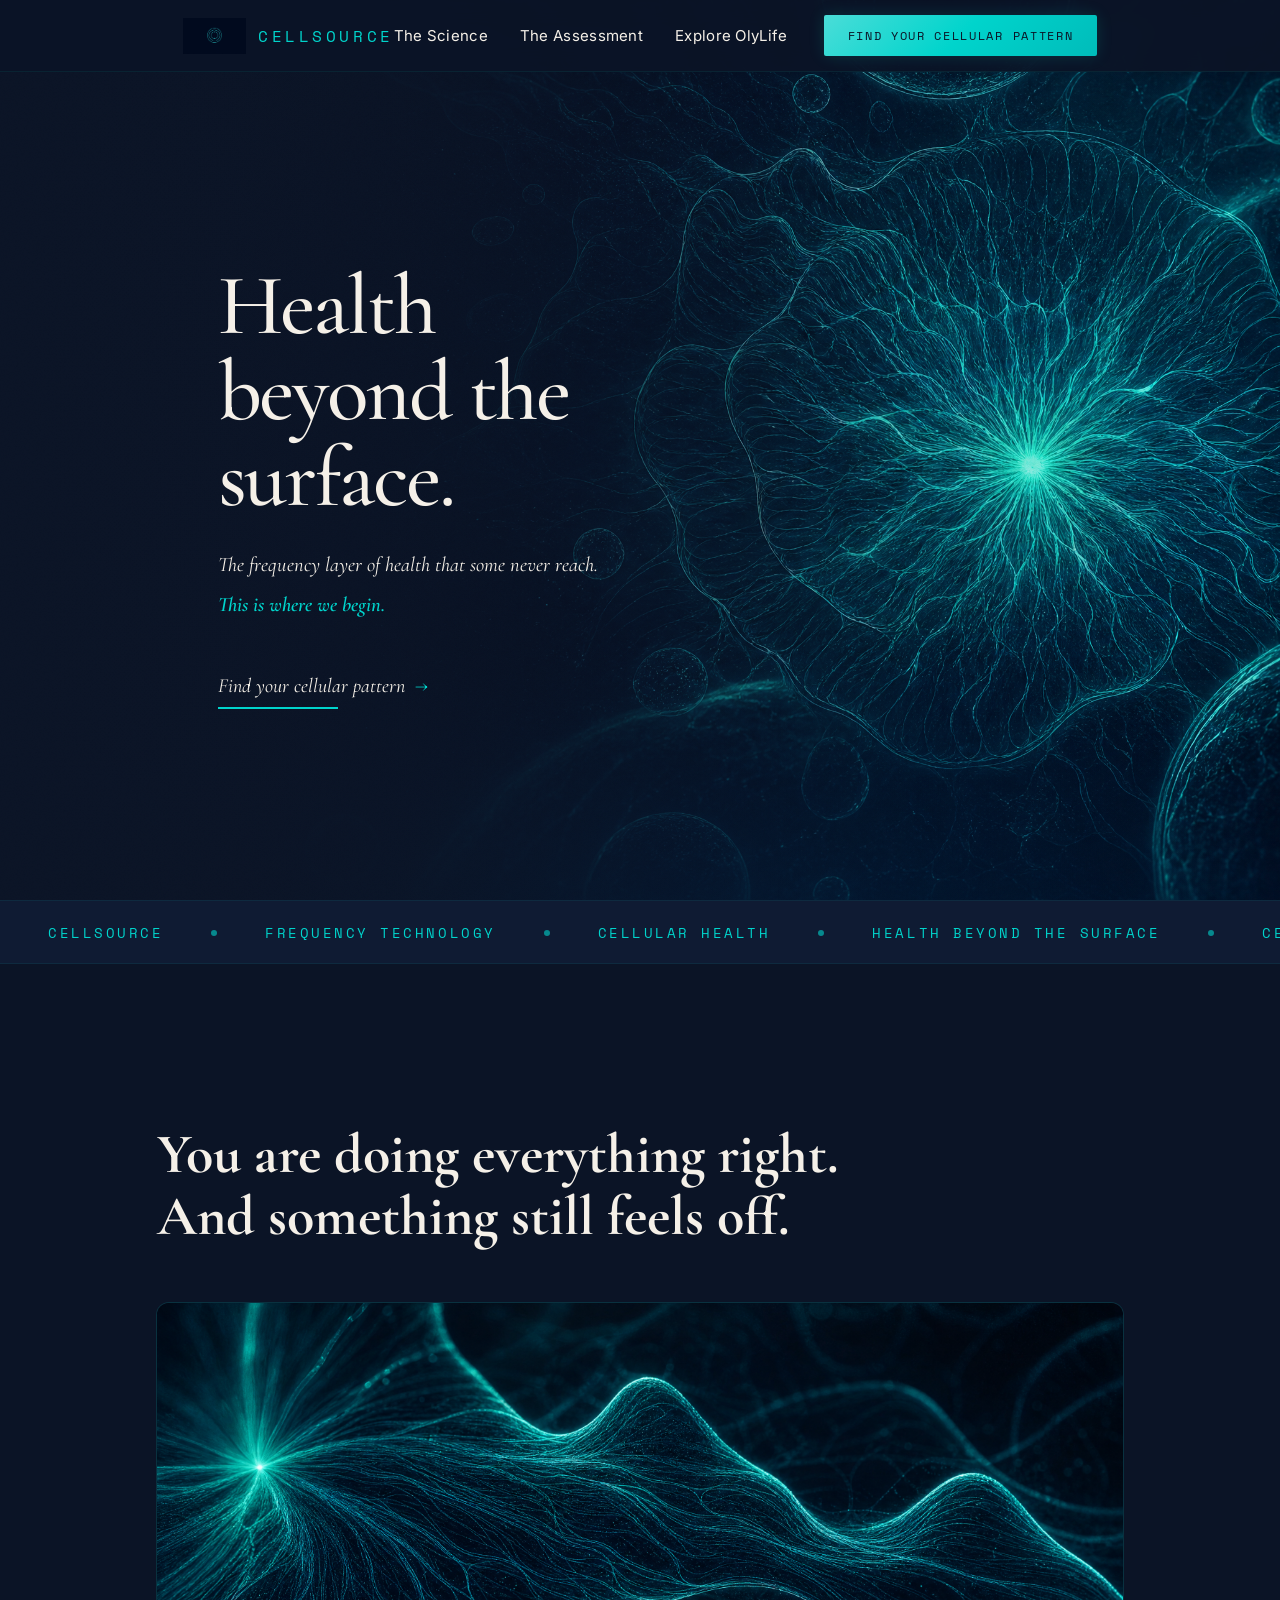
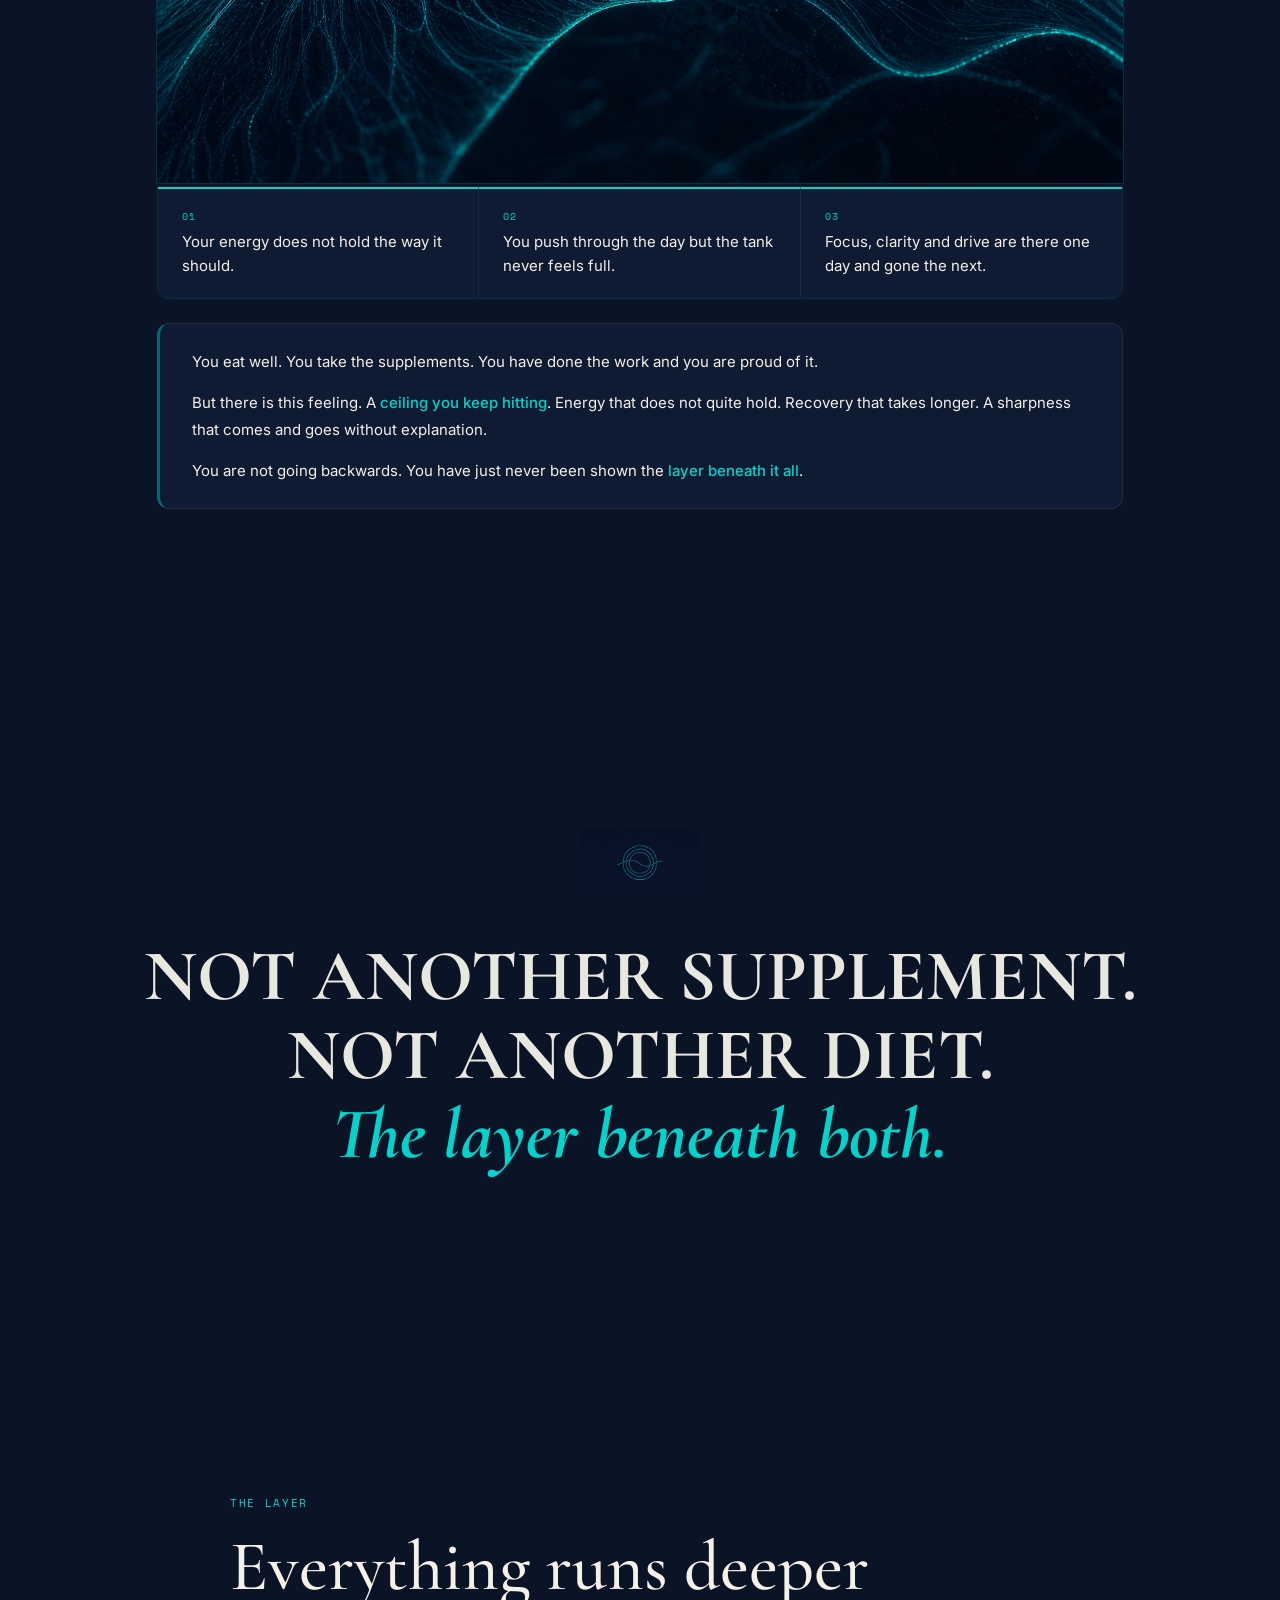
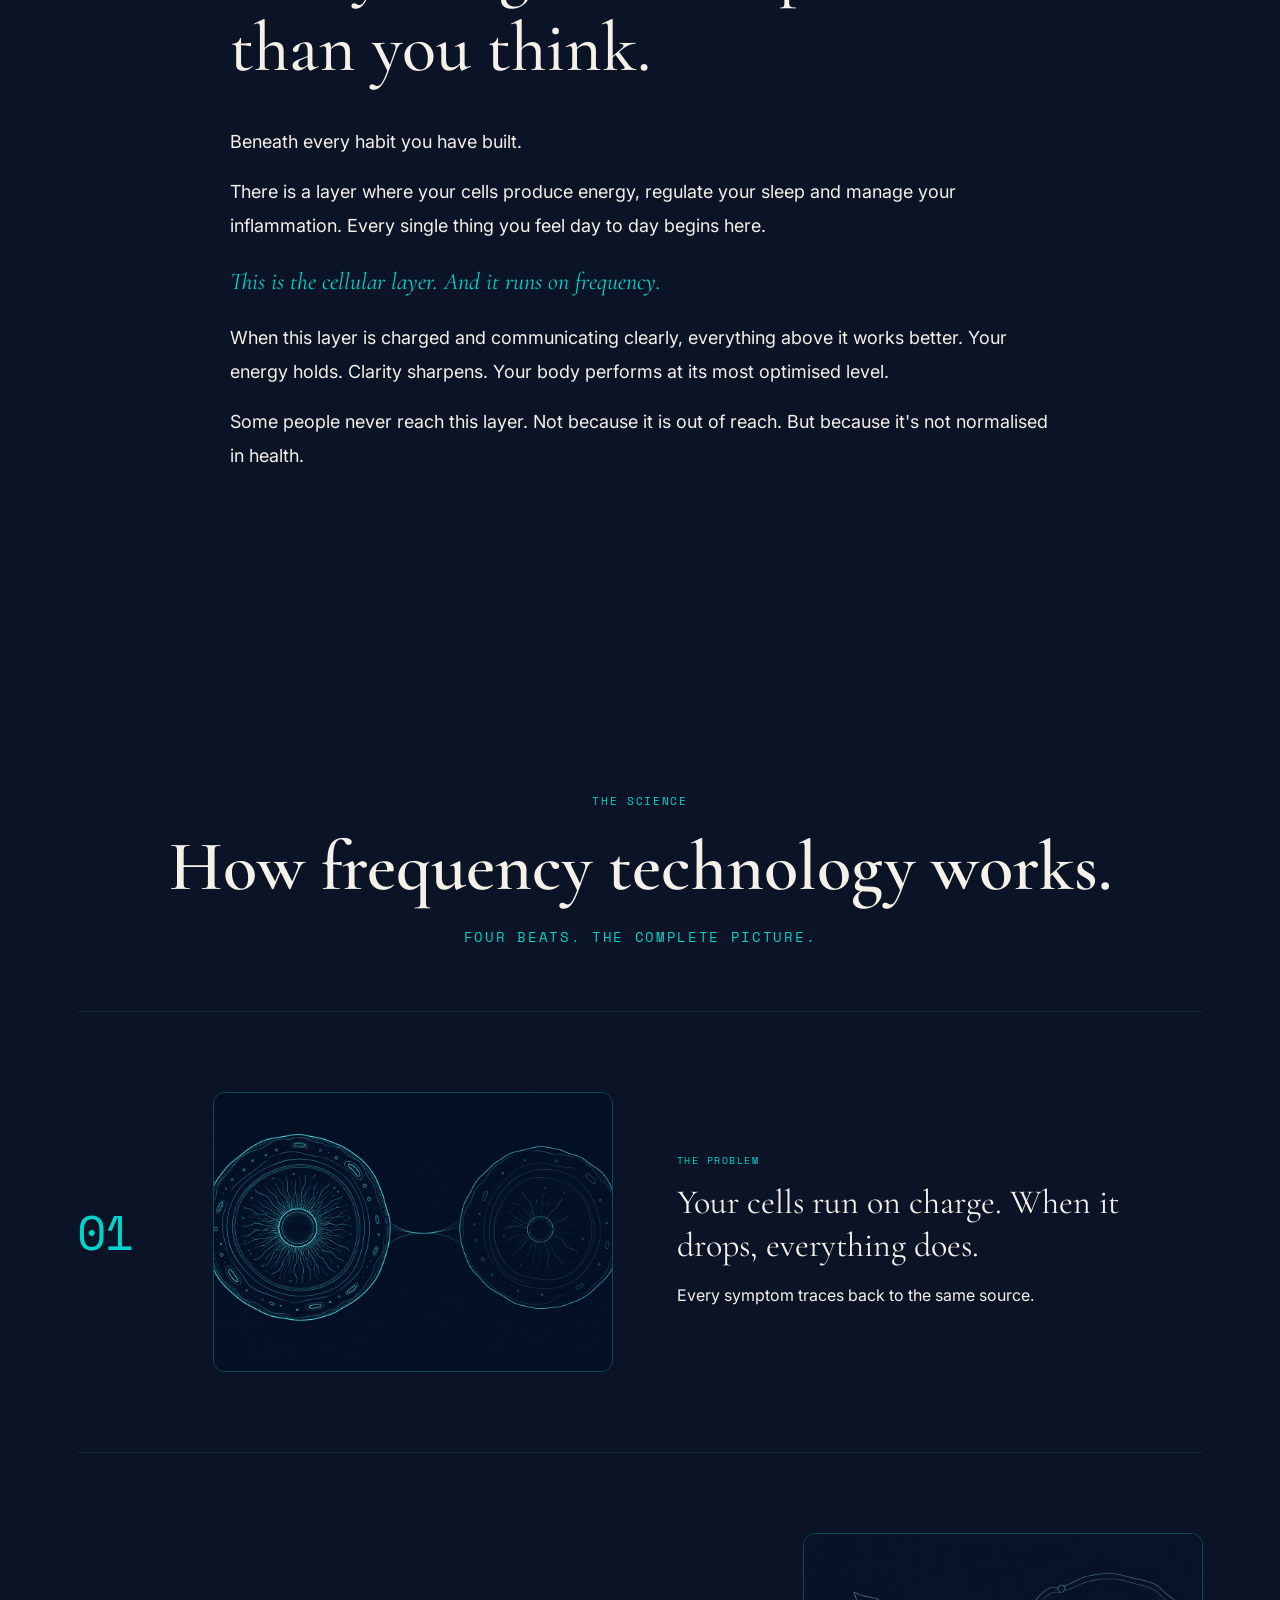
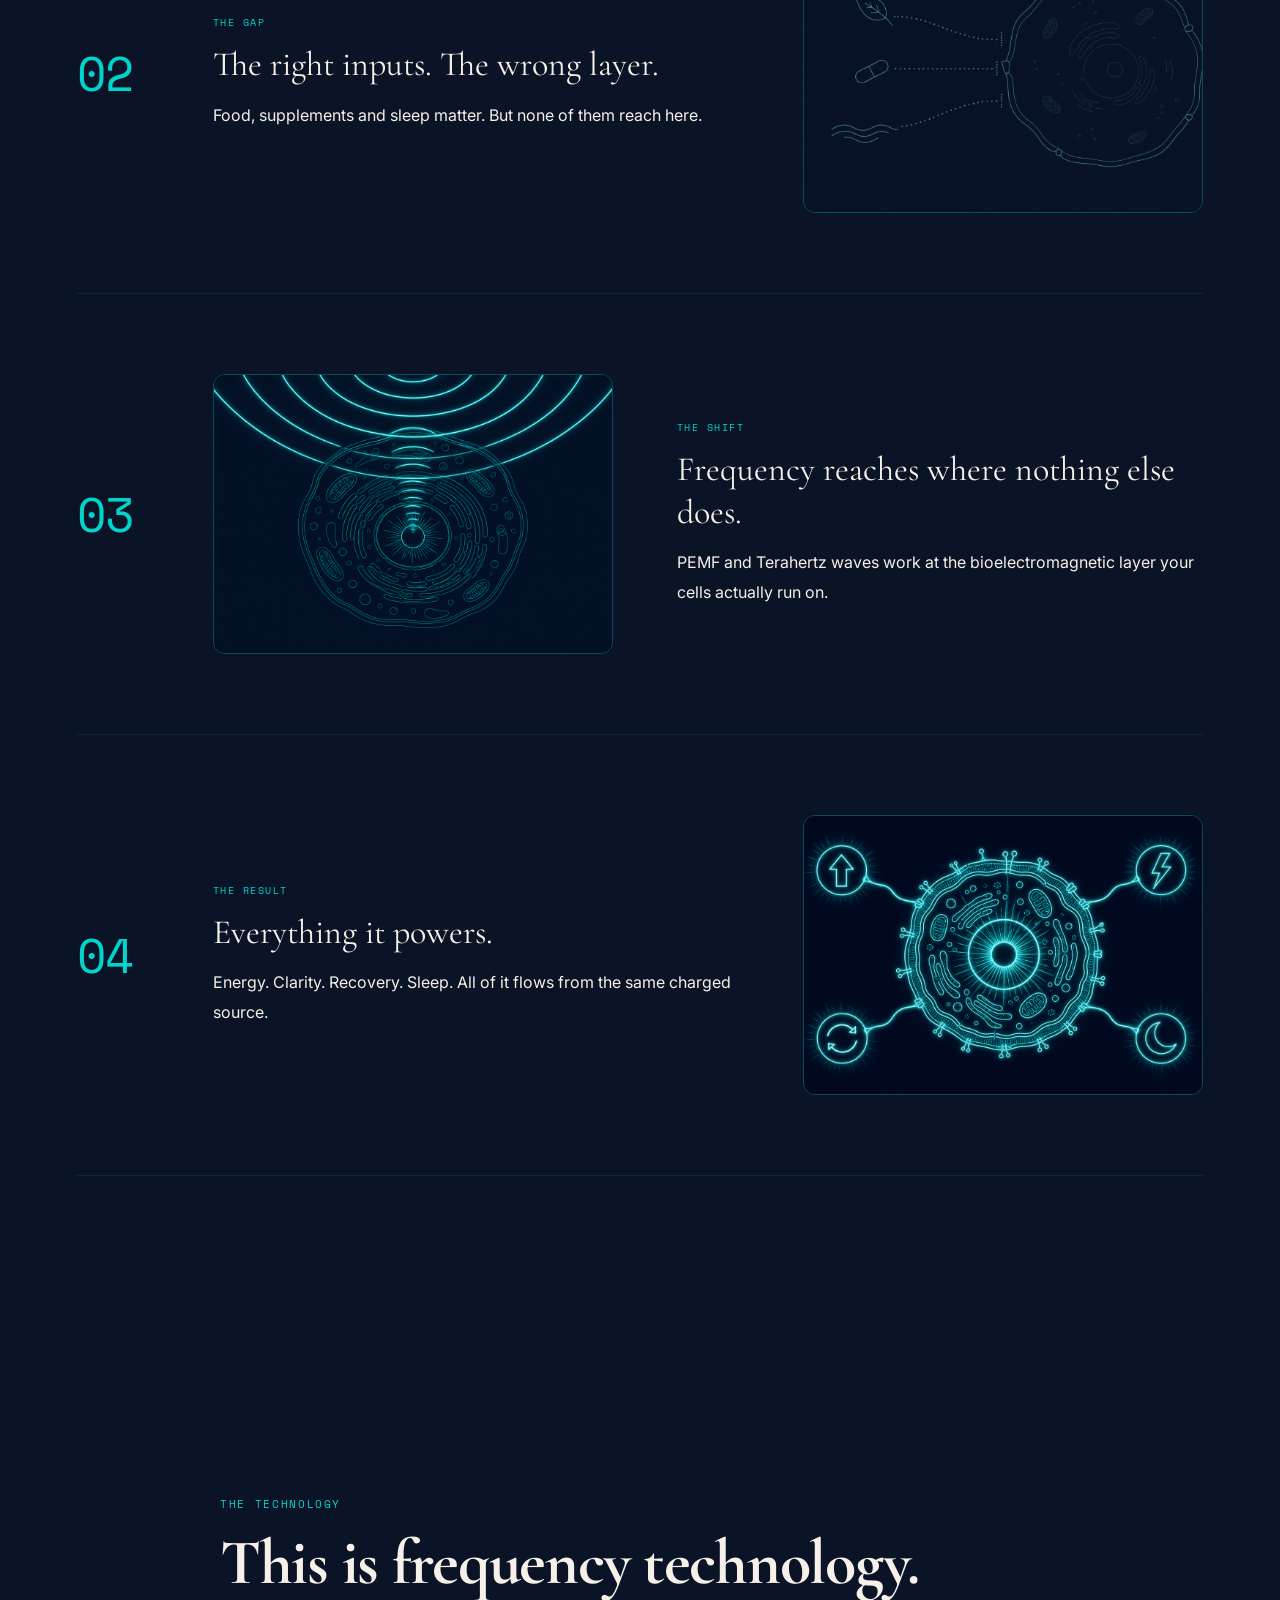
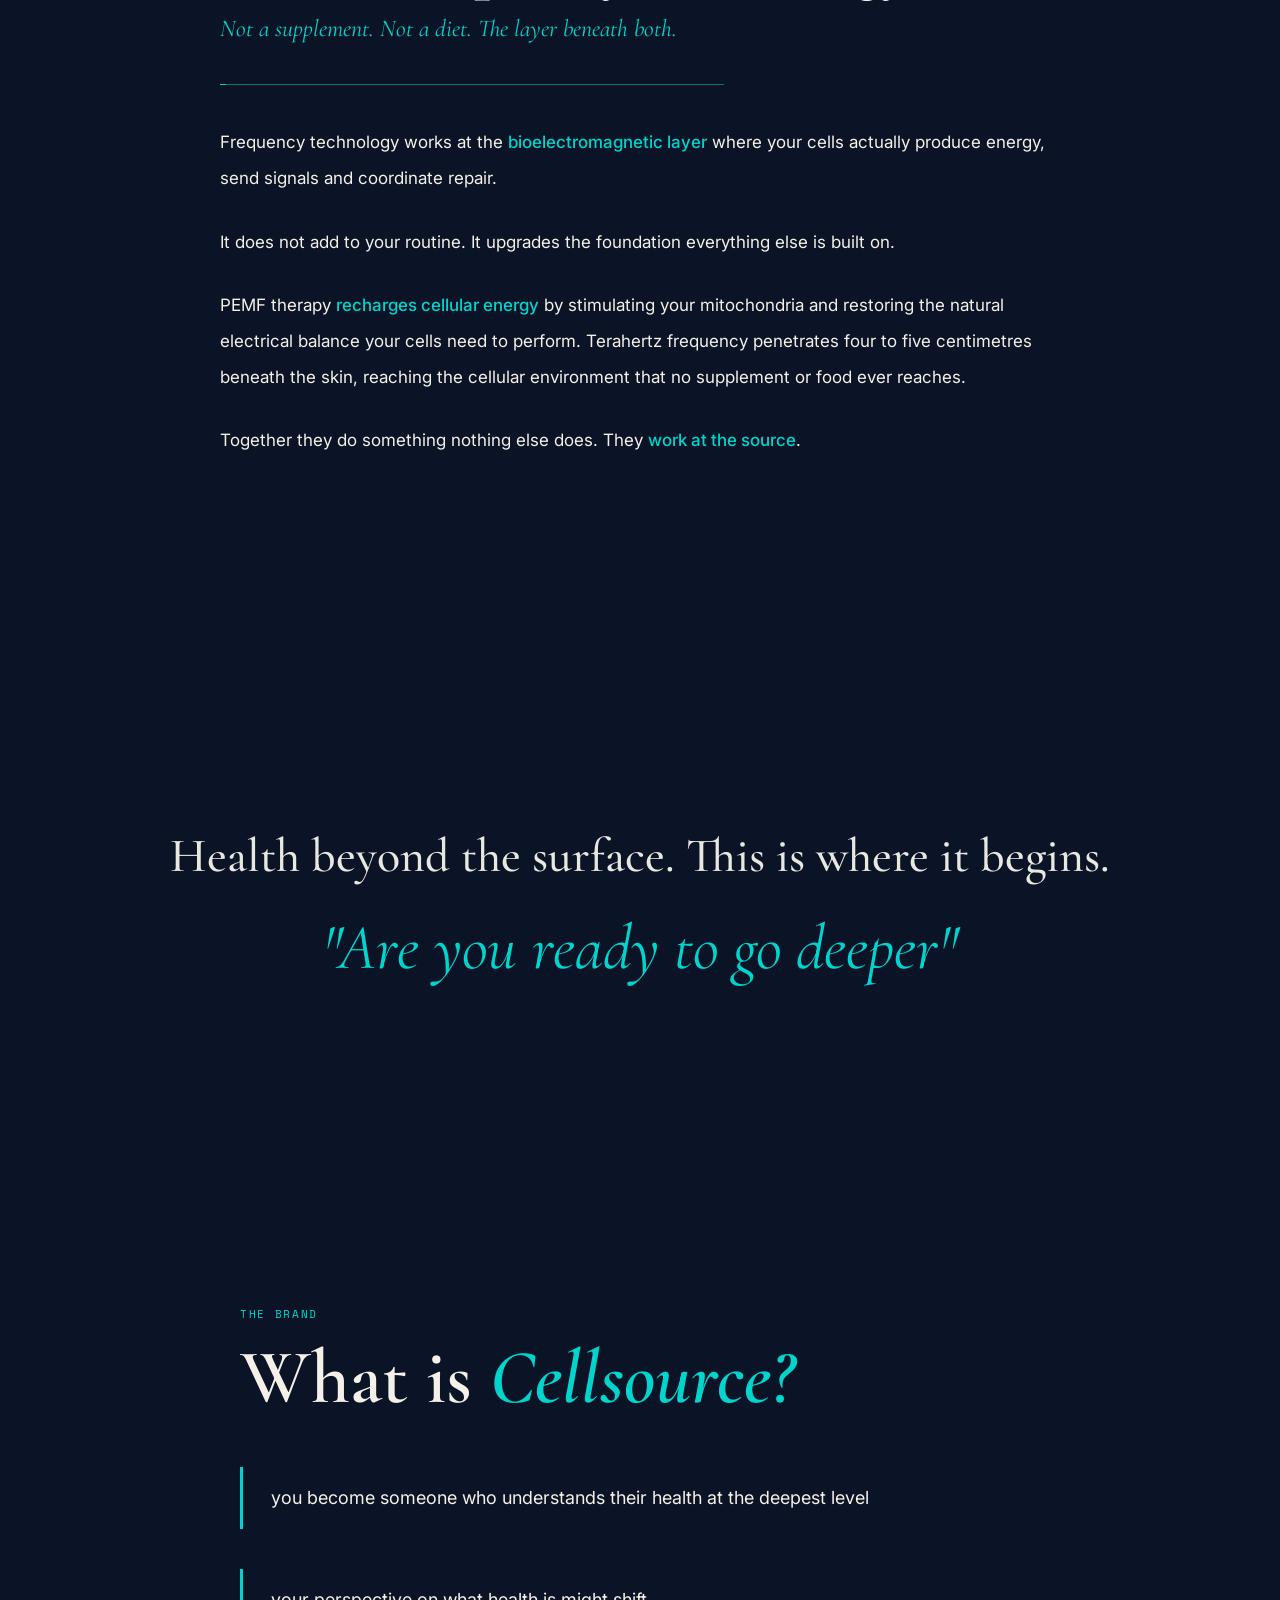
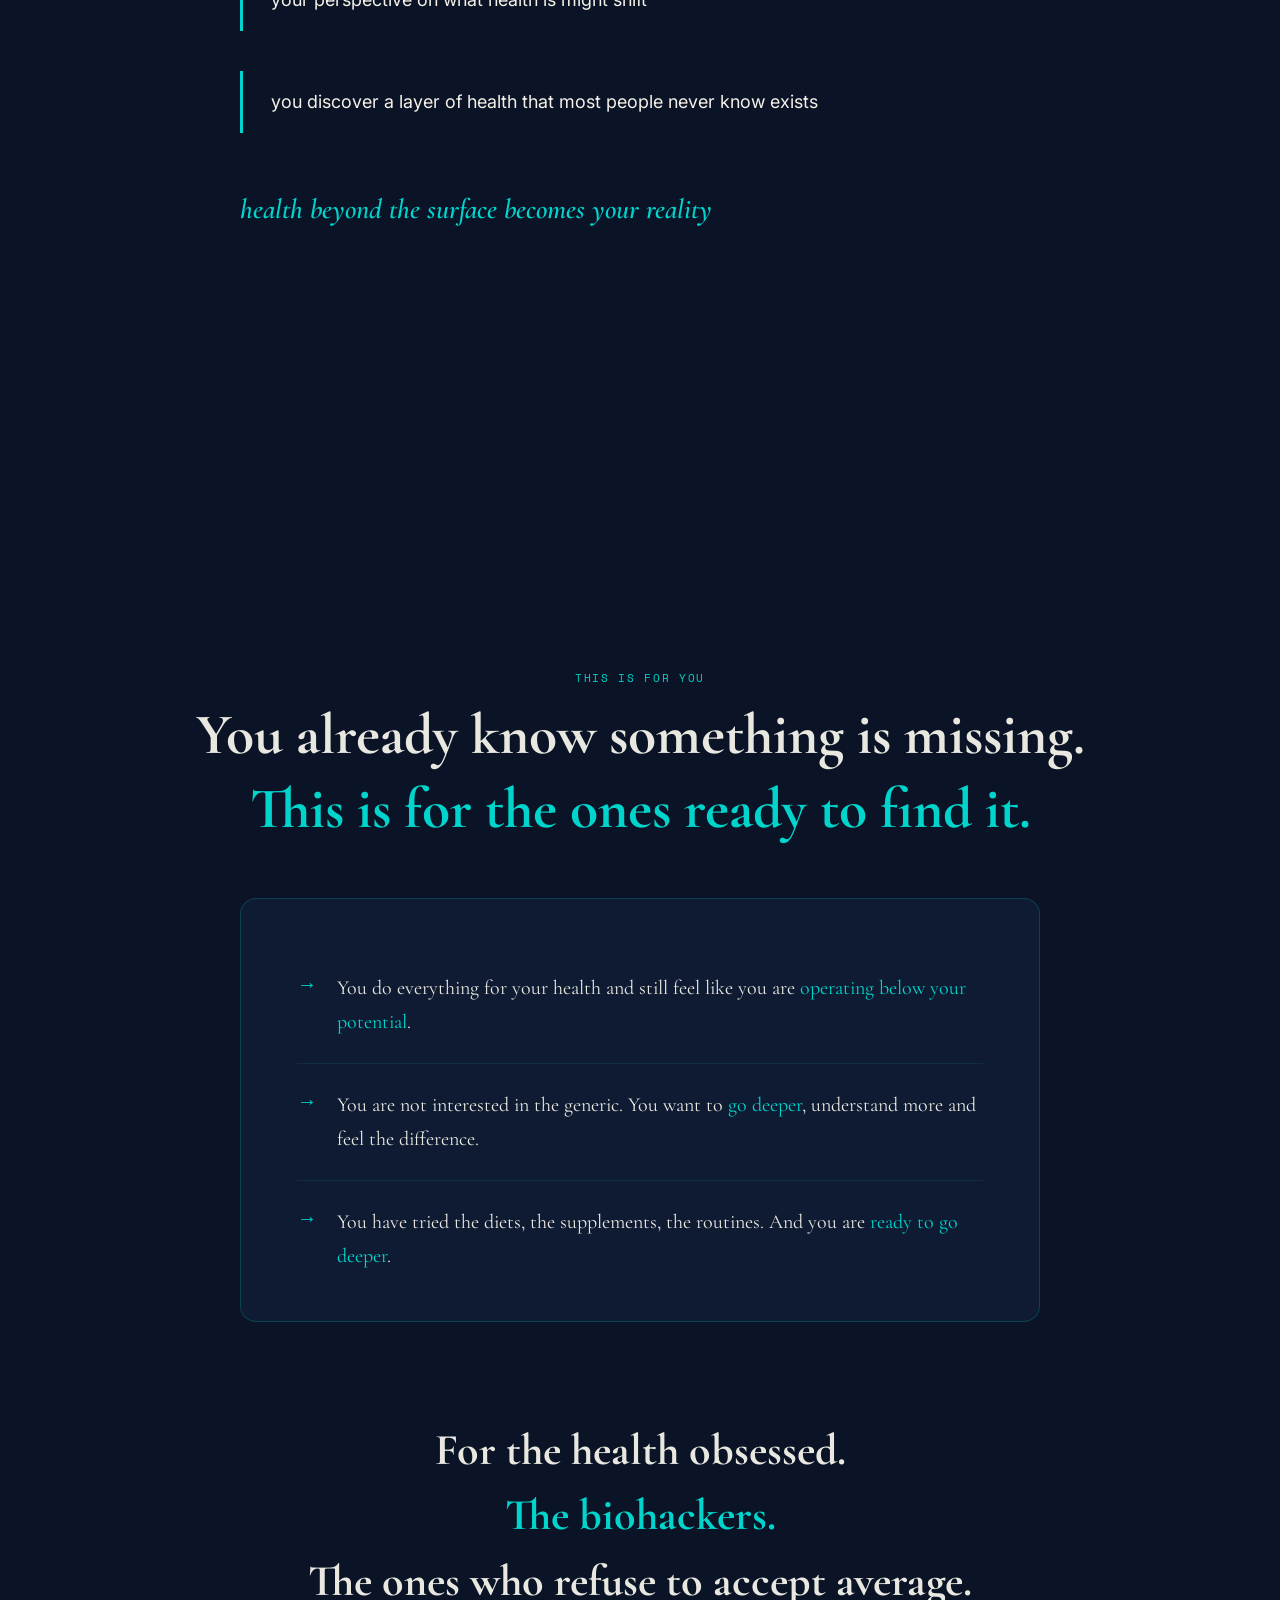
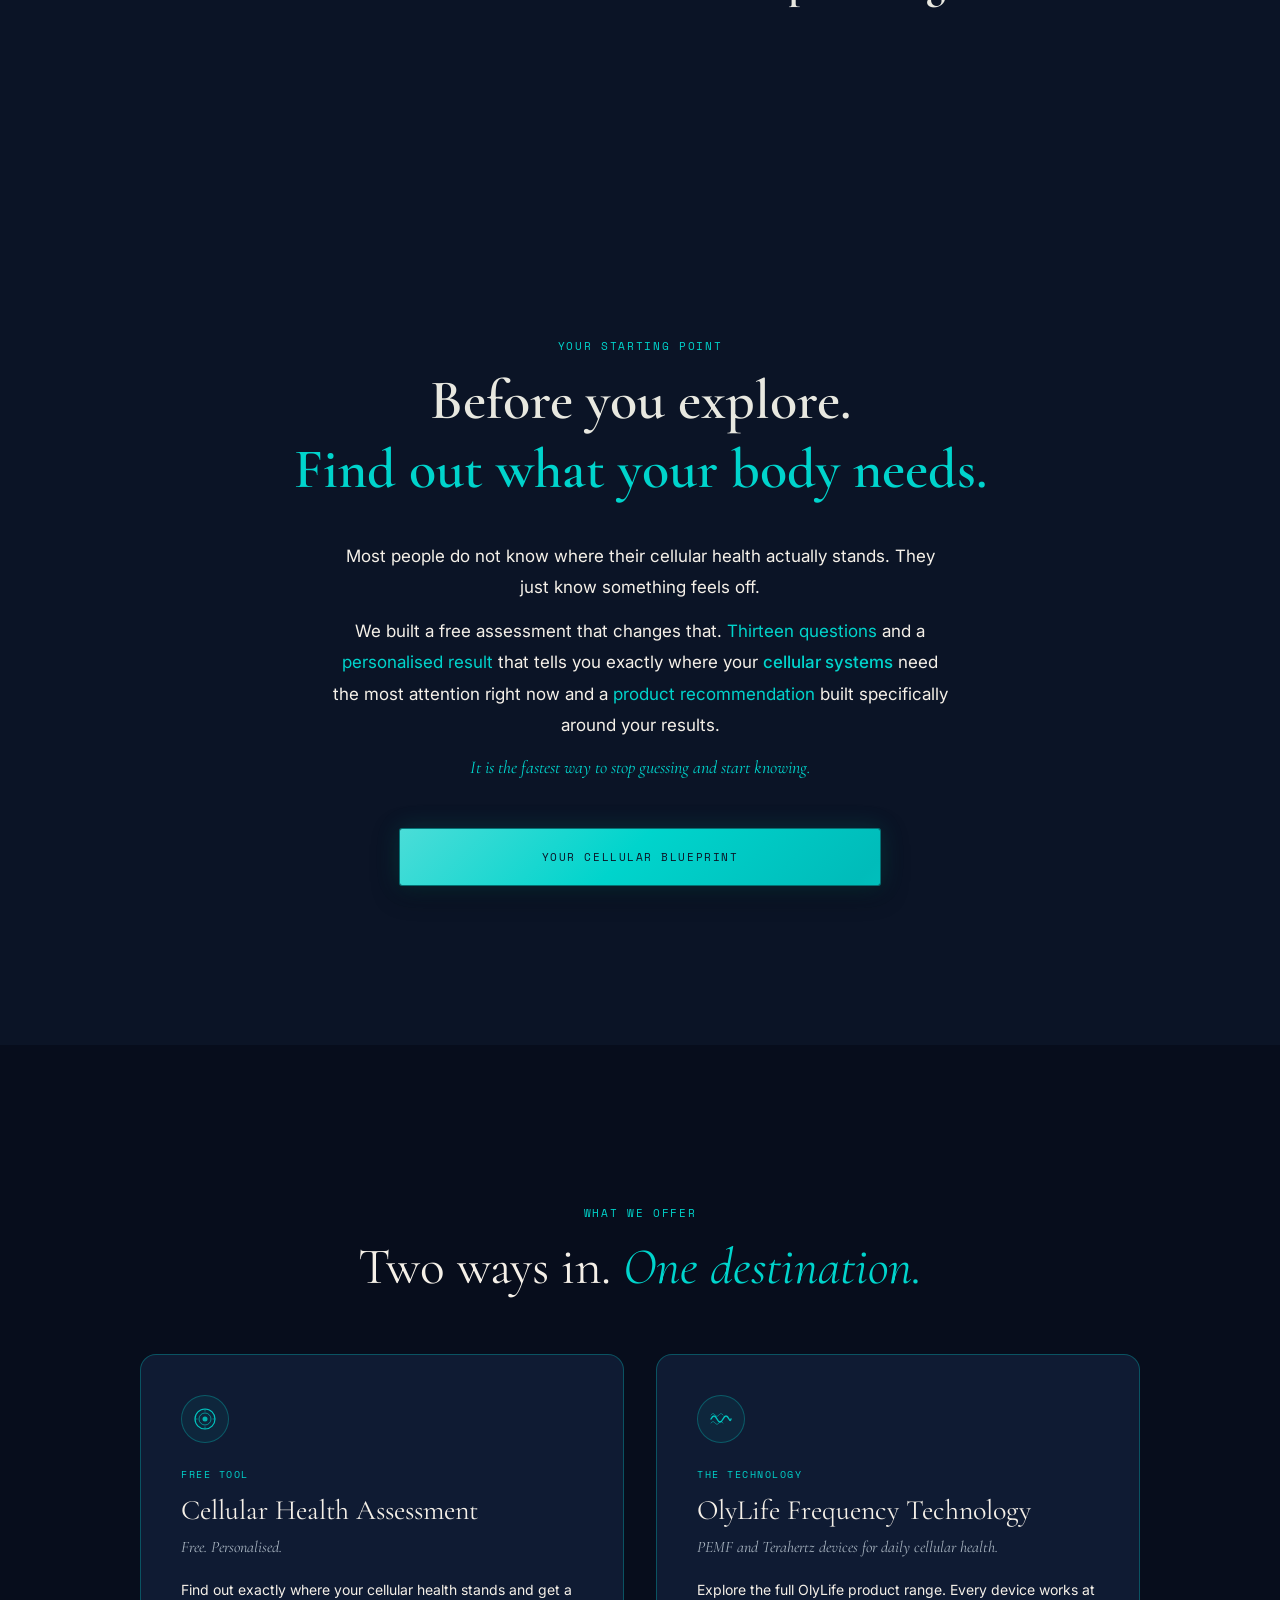
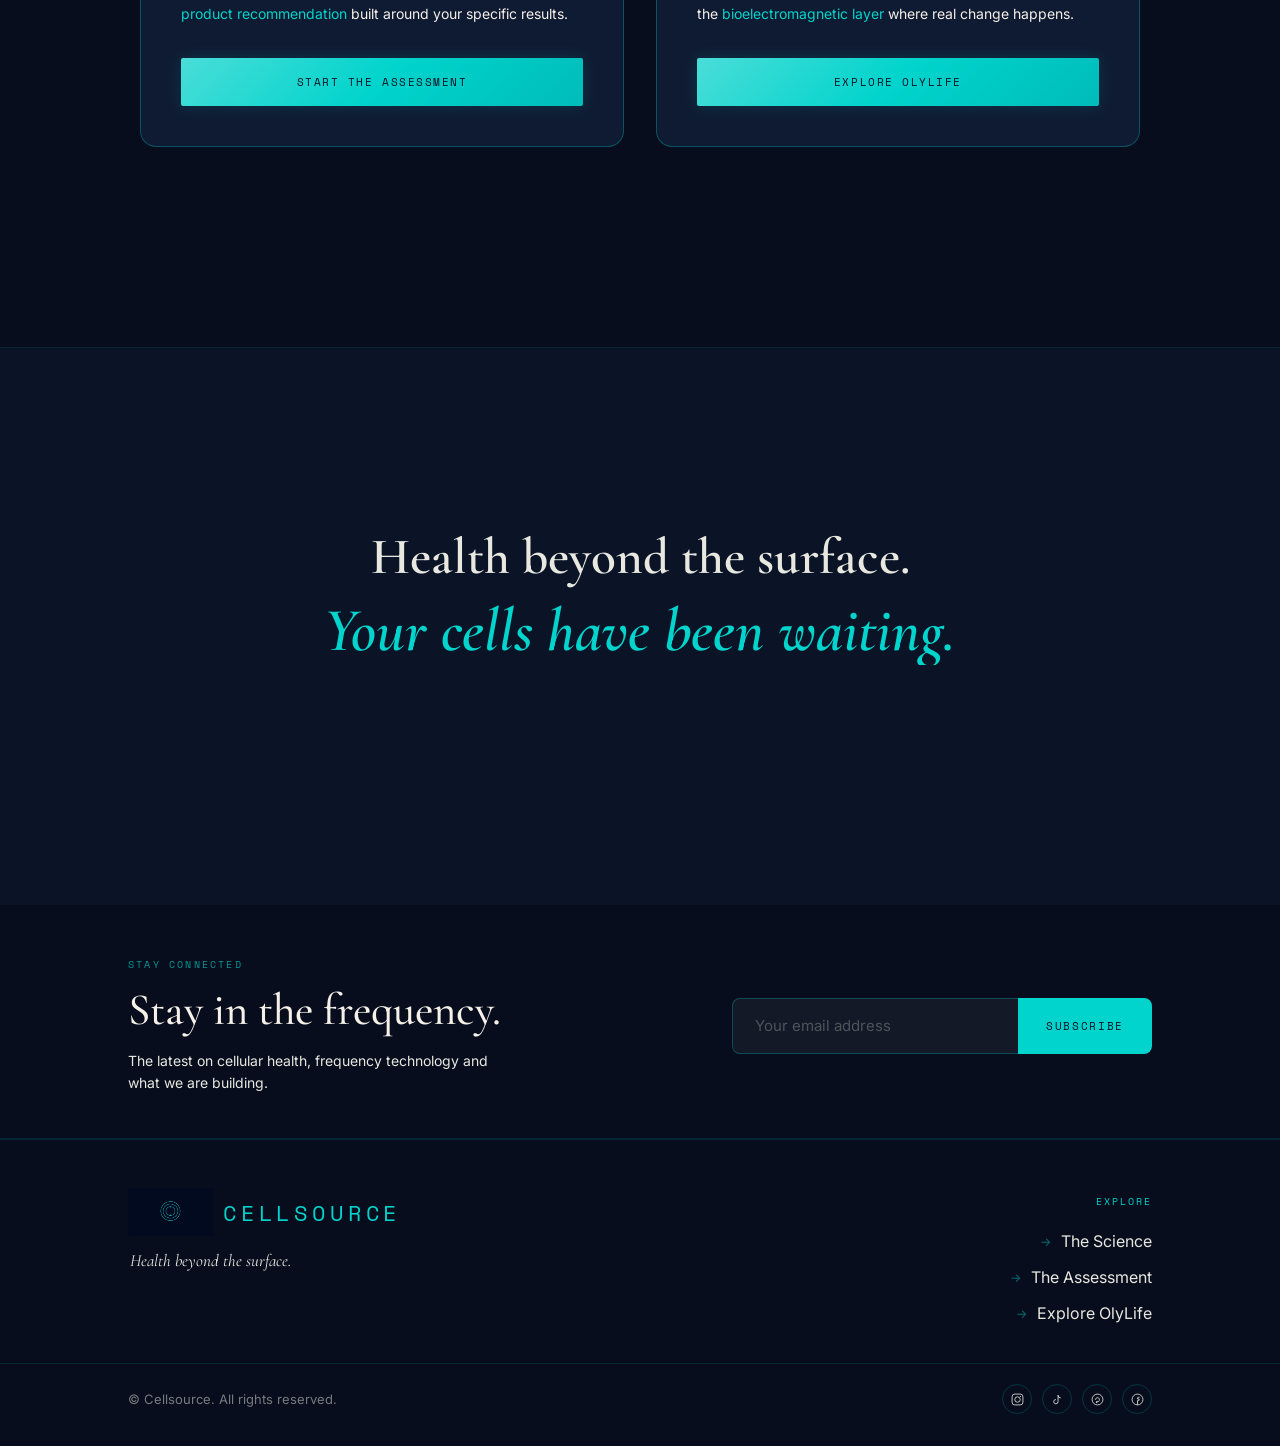
==== commit bbc8624b: "Nav bigger, hide on scroll, smooth flowing scroll effect" ====
--- a/index.html
+++ b/index.html
@@ -664,6 +664,91 @@
     revealEls.forEach(function (el) { el.classList.add('is-visible'); });
   }
 
+  /* ── Hide nav on scroll down, show on scroll up ── */
+  (function () {
+    var nav = document.querySelector('.hub-nav');
+    if (!nav) return;
+
+    var lastScrollY = window.scrollY;
+    var ticking = false;
+    var navHeight = 72;
+    var isHidden = false;
+
+    function updateNav() {
+      var currentScrollY = window.scrollY;
+      var scrollDelta = currentScrollY - lastScrollY;
+
+      if (currentScrollY < navHeight) {
+        if (isHidden) {
+          nav.style.transform = 'translateY(0)';
+          nav.style.opacity = '1';
+          isHidden = false;
+        }
+      } else if (scrollDelta > 4 && !isHidden) {
+        nav.style.transform = 'translateY(-100%)';
+        nav.style.opacity = '0';
+        isHidden = true;
+      } else if (scrollDelta < -4 && isHidden) {
+        nav.style.transform = 'translateY(0)';
+        nav.style.opacity = '1';
+        isHidden = false;
+      }
+
+      lastScrollY = currentScrollY;
+      ticking = false;
+    }
+
+    window.addEventListener('scroll', function () {
+      if (!ticking) {
+        requestAnimationFrame(updateNav);
+        ticking = true;
+      }
+    }, { passive: true });
+  })();
+
+  /* ── Smooth flowing scroll (desktop only) ── */
+  (function () {
+    var isTouch = ('ontouchstart' in window) ||
+      (navigator.maxTouchPoints > 0);
+    if (isTouch) return;
+
+    var currentY = window.scrollY;
+    var targetY = window.scrollY;
+    var ease = 0.08;
+    var running = false;
+
+    function lerp(a, b, t) {
+      return a + (b - a) * t;
+    }
+
+    function tick() {
+      currentY = lerp(currentY, targetY, ease);
+      var diff = Math.abs(targetY - currentY);
+      if (diff < 0.5) {
+        currentY = targetY;
+        running = false;
+        return;
+      }
+      window.scrollTo(0, currentY);
+      requestAnimationFrame(tick);
+    }
+
+    window.addEventListener('wheel', function (e) {
+      e.preventDefault();
+      targetY = Math.max(
+        0,
+        Math.min(
+          document.body.scrollHeight - window.innerHeight,
+          targetY + e.deltaY * 1.2
+        )
+      );
+      if (!running) {
+        running = true;
+        requestAnimationFrame(tick);
+      }
+    }, { passive: false });
+  })();
+
 })();
 </script>
 
--- a/hub.css
+++ b/hub.css
@@ -36,6 +36,8 @@
   overflow-x: hidden;
   -webkit-font-smoothing: antialiased;
   -moz-osx-font-smoothing: grayscale;
+  scroll-behavior: smooth;
+  overscroll-behavior: none;
 }
 
 /* ─────────────────────────────────────────
@@ -100,12 +102,19 @@
   position: fixed;
   top: 0;
   left: 0;
-  width: 100%;
-  z-index: 1000;
-  background: rgba(11, 20, 38, 0.96);
-  backdrop-filter: blur(20px);
-  -webkit-backdrop-filter: blur(20px);
-  border-bottom: 1px solid rgba(0, 212, 204, 0.15);
+  right: 0;
+  z-index: 100;
+  height: 72px;
+  padding: 0 clamp(24px, 4vw, 60px);
+  display: flex;
+  align-items: center;
+  background: rgba(11, 20, 38, 0.92);
+  backdrop-filter: blur(12px);
+  -webkit-backdrop-filter: blur(12px);
+  border-bottom: 1px solid rgba(0, 212, 204, 0.08);
+  transition: transform 0.4s cubic-bezier(0.25, 0.46, 0.45, 0.94),
+              opacity 0.4s ease;
+  will-change: transform;
 }
 .hub-nav-inner {
   display: flex;
@@ -131,7 +140,7 @@
 }
 .hub-nav-wordmark {
   font-family: 'Space Mono', monospace;
-  font-size: 13px;
+  font-size: 16px;
   letter-spacing: 0.22em;
   color: var(--teal-primary);
   text-transform: uppercase;
@@ -150,7 +159,7 @@
 }
 .hub-nav-links a {
   font-family: 'Inter', sans-serif;
-  font-size: 13px;
+  font-size: 15px;
   font-weight: 400;
   color: var(--bone-white);
   text-decoration: none;
@@ -163,13 +172,13 @@
 }
 .hub-nav-cta {
   font-family: 'Space Mono', monospace;
-  font-size: 10px;
+  font-size: 12px;
   letter-spacing: 0.14em;
   text-transform: uppercase;
   color: #0B1426;
   background: linear-gradient(135deg, #4ADDD8 0%, #00D4CC 50%, #00BCBA 100%);
   border: none;
-  padding: 11px 22px;
+  padding: 12px 24px;
   cursor: pointer;
   text-decoration: none;
   display: inline-block;
@@ -250,6 +259,7 @@
   overflow: hidden;
   display: flex;
   align-items: center;
+  padding-top: 72px;
 }
 
 /* Prescribed final — no background-image (set via inline style on the div) */
@@ -780,10 +790,6 @@
   padding-left: 80px;
   padding-right: 80px;
 }
-.hub-tech-bg,
-.hub-tech-overlay {
-  display: none;
-}
 .hub-tech-content {
   position: relative;
   z-index: 2;
@@ -1043,94 +1049,12 @@
 .tify-closing__text--teal  { color: #00D4CC; }
 
 /* ─────────────────────────────────────────
-   SECTION 7 — SOCIAL PROOF
-───────────────────────────────────────── */
-.hub-social {
-  background: var(--navy-mid);
-}
-.hub-social-inner {
-  max-width: 1200px;
-  margin: 0 auto;
-}
-/* Merged: Phase 1 + v2 size + v3 weight/nowrap */
-.hub-social-headline {
-  font-family: 'Cormorant Garamond', serif;
-  font-weight: 700;
-  font-size: 52px;
-  color: var(--bone-white);
-  text-align: center;
-  margin-bottom: 64px;
-  line-height: 1.2;
-  white-space: nowrap;
-}
-.hub-testimonials-grid {
-  display: grid;
-  grid-template-columns: 1fr 1fr;
-  gap: 32px;
-  margin-bottom: 64px;
-}
-/* Merged: Phase 1 + v2 padding */
-.hub-testimonial-card {
-  background: var(--navy-light);
-  border: 1px solid rgba(0, 212, 204, 0.2);
-  border-radius: 12px;
-  padding: 48px 44px;
-  display: flex;
-  flex-direction: column;
-}
-.hub-testimonial-quote-mark {
-  font-family: 'Cormorant Garamond', serif;
-  font-size: 80px;
-  color: rgba(0, 212, 204, 0.3);
-  line-height: 0.75;
-  display: block;
-  margin-bottom: 24px;
-}
-.hub-testimonial-text {
-  font-family: 'Cormorant Garamond', serif;
-  font-style: italic;
-  font-size: 24px;
-  color: var(--bone-white);
-  line-height: 1.85;
-  margin-bottom: 28px;
-}
-.hub-testimonial-attr {
-  font-family: 'Inter', sans-serif;
-  font-size: 15px;
-  color: #00D4CC;
-  margin-top: auto;
-}
-.re-closing {
-  margin-top: 80px;
-  text-align: center;
-}
-.re-closing__line1 {
-  font-family: 'Cormorant Garamond', serif;
-  font-size: 36px;
-  font-weight: 700;
-  color: #E8E8E0;
-  display: block;
-  margin-bottom: 8px;
-}
-.re-closing__line2 {
-  font-family: 'Cormorant Garamond', serif;
-  font-size: 36px;
-  font-weight: 700;
-  color: #00D4CC;
-  font-style: italic;
-  display: block;
-}
-
-/* ─────────────────────────────────────────
    SECTION 8 — YOUR STARTING POINT
 ───────────────────────────────────────── */
 .hub-start {
   background: var(--navy-deep);
   position: relative;
   overflow: hidden;
-}
-.hub-start-membrane {
-  display: none;
 }
 /* Merged: Phase 1 z-index + v4 dimensions/padding */
 .hub-start-inner {
@@ -1379,7 +1303,6 @@
   text-align: center;
   border-top: 1px solid rgba(0, 212, 204, 0.08);
 }
-.hub-close-membrane { display: none; }
 .hub-close-content {
   display: flex;
   flex-direction: column;
@@ -1387,20 +1310,6 @@
   gap: 0;
   max-width: 800px;
   margin: 0 auto;
-}
-.hub-close-eyebrow {
-  font-family: 'Space Mono', monospace;
-  font-size: 10px;
-  letter-spacing: 0.22em;
-  text-transform: uppercase;
-  color: rgba(0, 212, 204, 0.55);
-  margin-bottom: 28px;
-}
-.hub-close-divider {
-  width: 56px;
-  height: 1px;
-  background: rgba(0, 212, 204, 0.35);
-  margin: 28px auto;
 }
 .hub-close-line-2 {
   font-family: 'Cormorant Garamond', serif;
@@ -1421,84 +1330,6 @@
   line-height: 1.15;
   margin-bottom: 12px;
   text-align: center;
-}
-
-/* ─────────────────────────────────────────
-   FOOTER
-───────────────────────────────────────── */
-.hub-footer-main {
-  display: flex;
-  justify-content: space-between;
-  align-items: flex-start;
-  padding-bottom: 32px;
-  max-width: 1400px;
-  margin: 0 auto;
-}
-.hub-footer-brand {
-  display: flex;
-  flex-direction: column;
-  gap: 14px;
-}
-.hub-footer-brand-row {
-  display: flex;
-  align-items: center;
-  gap: 10px;
-  text-decoration: none;
-}
-.hub-footer-brandmark {
-  height: 48px;
-  width: auto;
-  object-fit: contain;
-}
-.hub-footer-wordmark {
-  font-family: 'Space Mono', monospace;
-  font-size: 12px;
-  letter-spacing: 0.22em;
-  color: var(--teal-primary);
-  text-transform: uppercase;
-}
-.hub-footer-tagline {
-  font-family: 'Cormorant Garamond', serif;
-  font-style: italic;
-  font-size: 17px;
-  color: #E8E8E0;
-  line-height: 1.3;
-  padding-left: 2px;
-  white-space: nowrap;
-}
-.hub-footer-links {
-  display: flex;
-  gap: 32px;
-  list-style: none;
-  align-items: flex-start;
-  padding-top: 4px;
-}
-.hub-footer-links a {
-  font-family: 'Inter', sans-serif;
-  font-size: 13px;
-  color: var(--soft-silver);
-  text-decoration: none;
-  transition: color 0.3s ease;
-}
-.hub-footer-links a:hover {
-  color: var(--bone-white);
-}
-.hub-footer-divider {
-  width: 100%;
-  height: 1px;
-  background: rgba(0, 212, 204, 0.12);
-  border: none;
-  margin: 0;
-  display: block;
-}
-.hub-footer-disclosure {
-  font-family: 'Inter', sans-serif;
-  font-size: 11px;
-  color: rgba(168, 180, 192, 0.55);
-  text-align: center;
-  line-height: 1.6;
-  max-width: 700px;
-  margin: 0 auto;
 }
 
 /* ─────────────────────────────────────────
@@ -1514,7 +1345,6 @@
 .hub-quote-combined,
 .hub-brand,
 .hub-audience,
-.hub-social,
 .hub-start,
 .hub-offer {
   padding-top: 160px;
@@ -1582,34 +1412,33 @@
     white-space: normal;
     font-size: clamp(40px, 10vw, 56px);
   }
-  .hub-testimonials-grid {
-    grid-template-columns: 1fr;
-    gap: 24px;
-  }
   .hub-offer-cards {
     grid-template-columns: 1fr;
     gap: 24px;
   }
-  .hub-footer-main {
-    flex-direction: column;
-    gap: 28px;
-  }
-  .hub-footer-links {
-    flex-wrap: wrap;
-    gap: 16px 24px;
-  }
   .tify-line1 {
     font-size: 26px;
     white-space: normal;
   }
+  .hub-newsletter-inner {
+    flex-direction: column;
+    align-items: flex-start;
+  }
+  .hub-newsletter-form {
+    width: 100%;
+  }
+  .hub-footer-inner {
+    flex-direction: column;
+    gap: 36px;
+  }
+  .hub-footer-bottom {
+    align-items: center;
+  }
 }
 
 @media (min-width: 768px) and (max-width: 1199px) {
   .hub-nav-links {
     gap: 20px;
-  }
-  .hub-testimonials-grid {
-    columns: 2;
   }
 }
 
@@ -1757,9 +1586,6 @@
   padding-left: 2px;
   white-space: nowrap;
 }
-.hub-footer-statement {
-  display: none;
-}
 .hub-footer-socials {
   display: flex;
   gap: 10px;
@@ -1847,28 +1673,3 @@
   color: rgba(232, 232, 224, 0.5);
   white-space: nowrap;
 }
-.hub-footer-disclosure {
-  font-family: 'Inter', sans-serif;
-  font-size: 13px;
-  color: #E8E8E0;
-  line-height: 1.6;
-  text-align: center;
-  max-width: 560px;
-}
-
-@media (max-width: 767px) {
-  .hub-newsletter-inner {
-    flex-direction: column;
-    align-items: flex-start;
-  }
-  .hub-newsletter-form {
-    width: 100%;
-  }
-  .hub-footer-inner {
-    flex-direction: column;
-    gap: 36px;
-  }
-  .hub-footer-bottom {
-    align-items: center;
-  }
-}
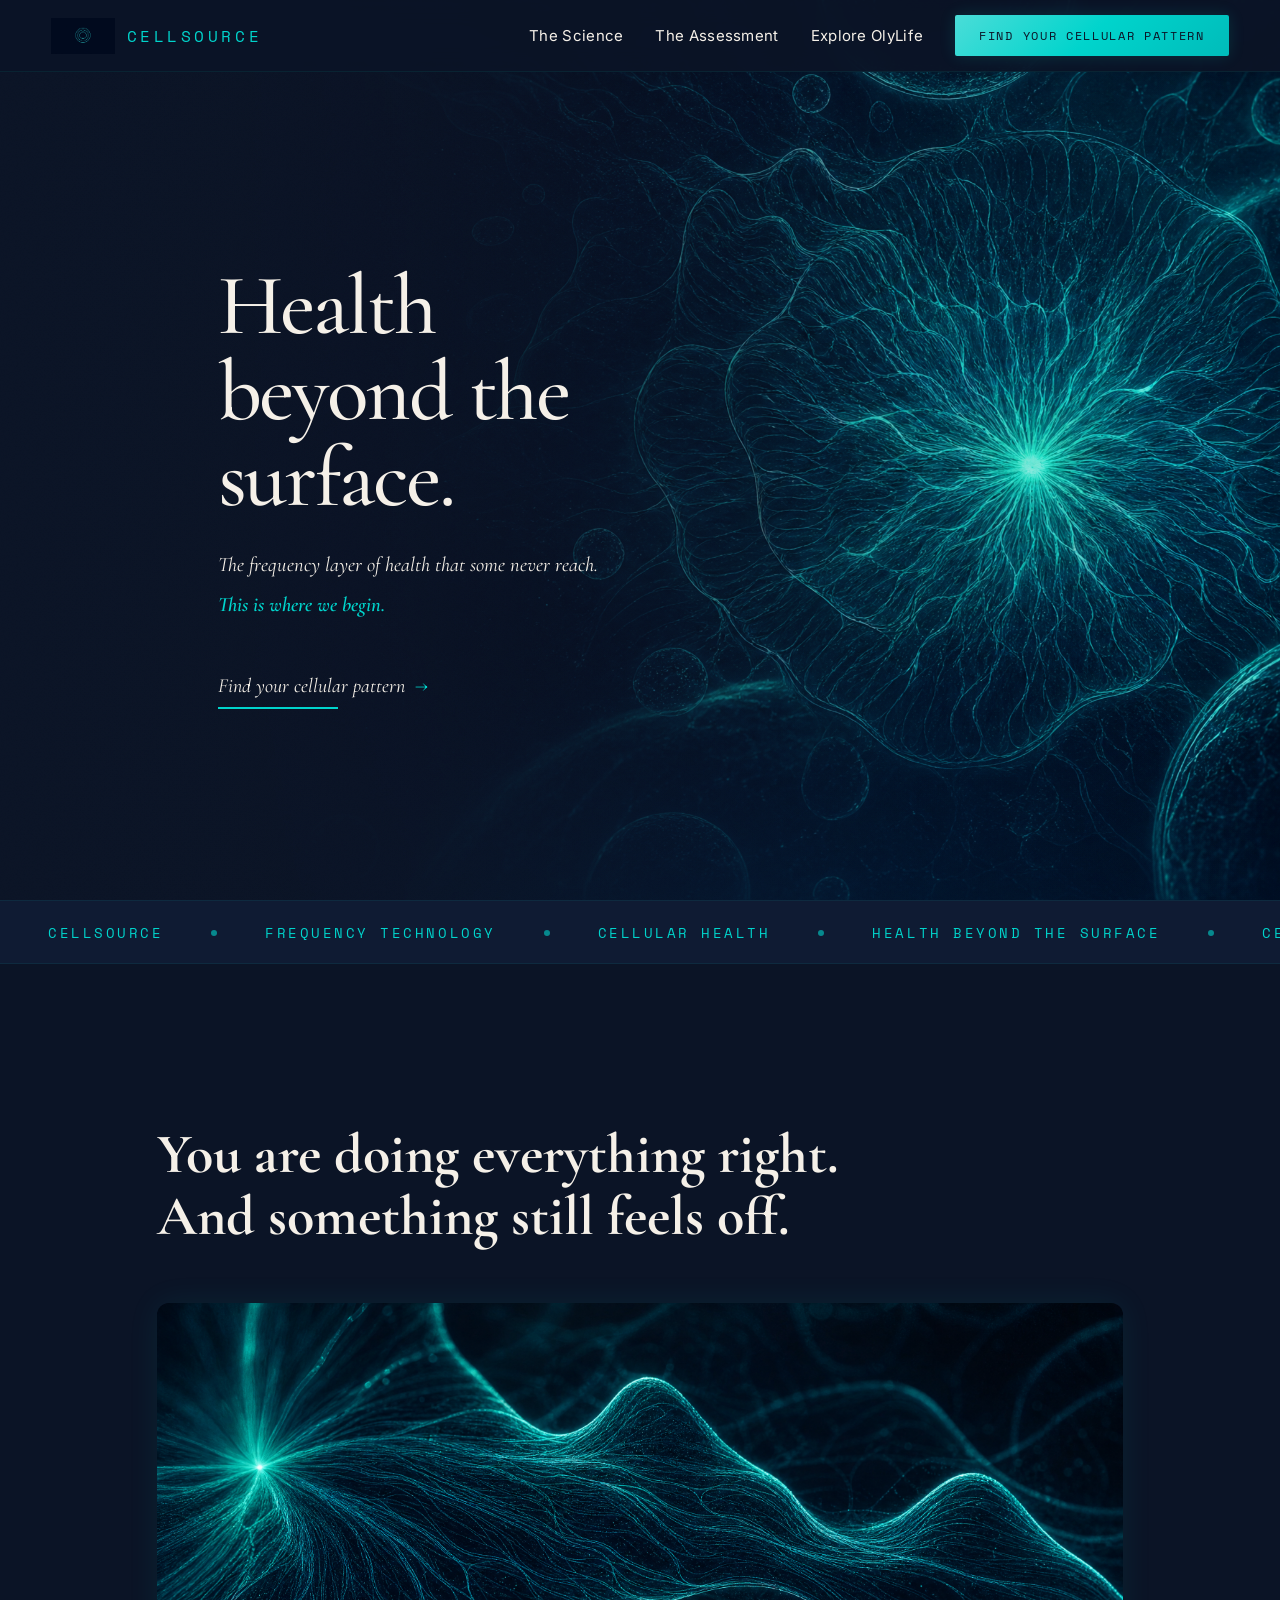
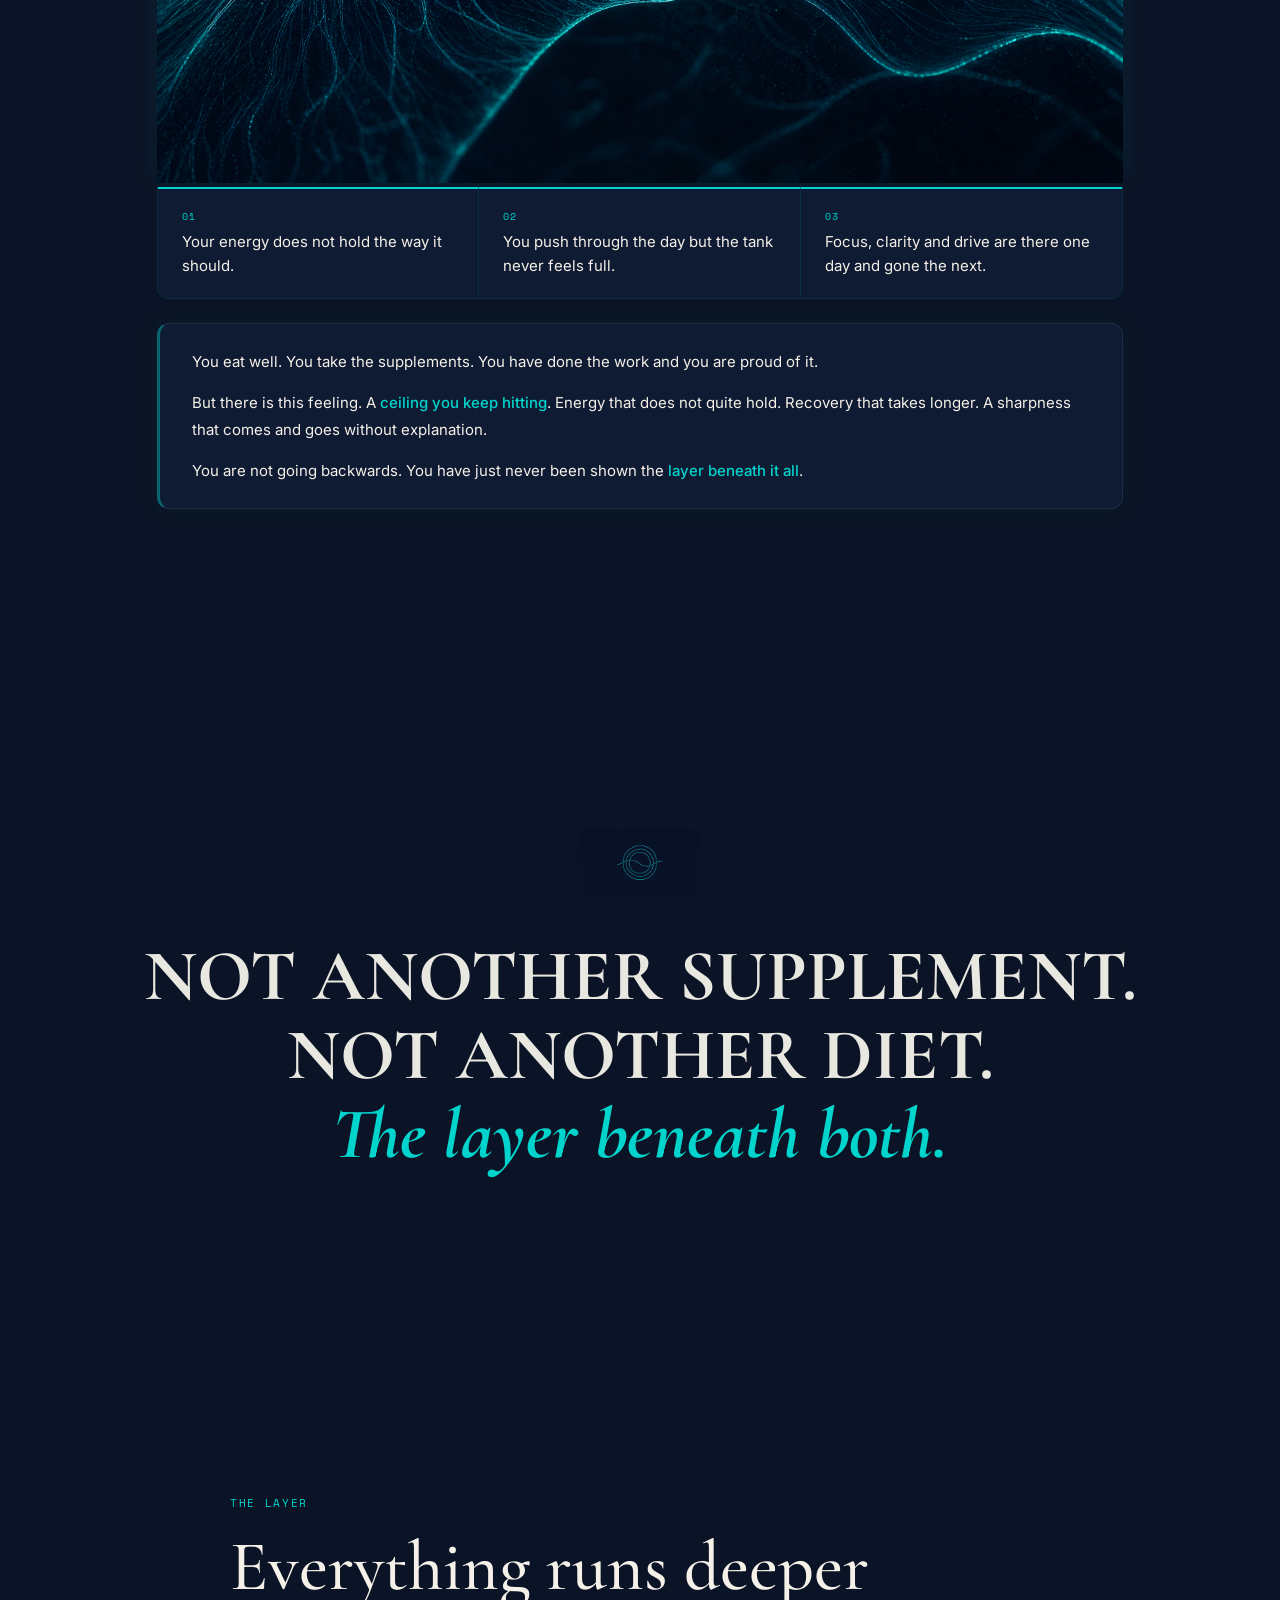
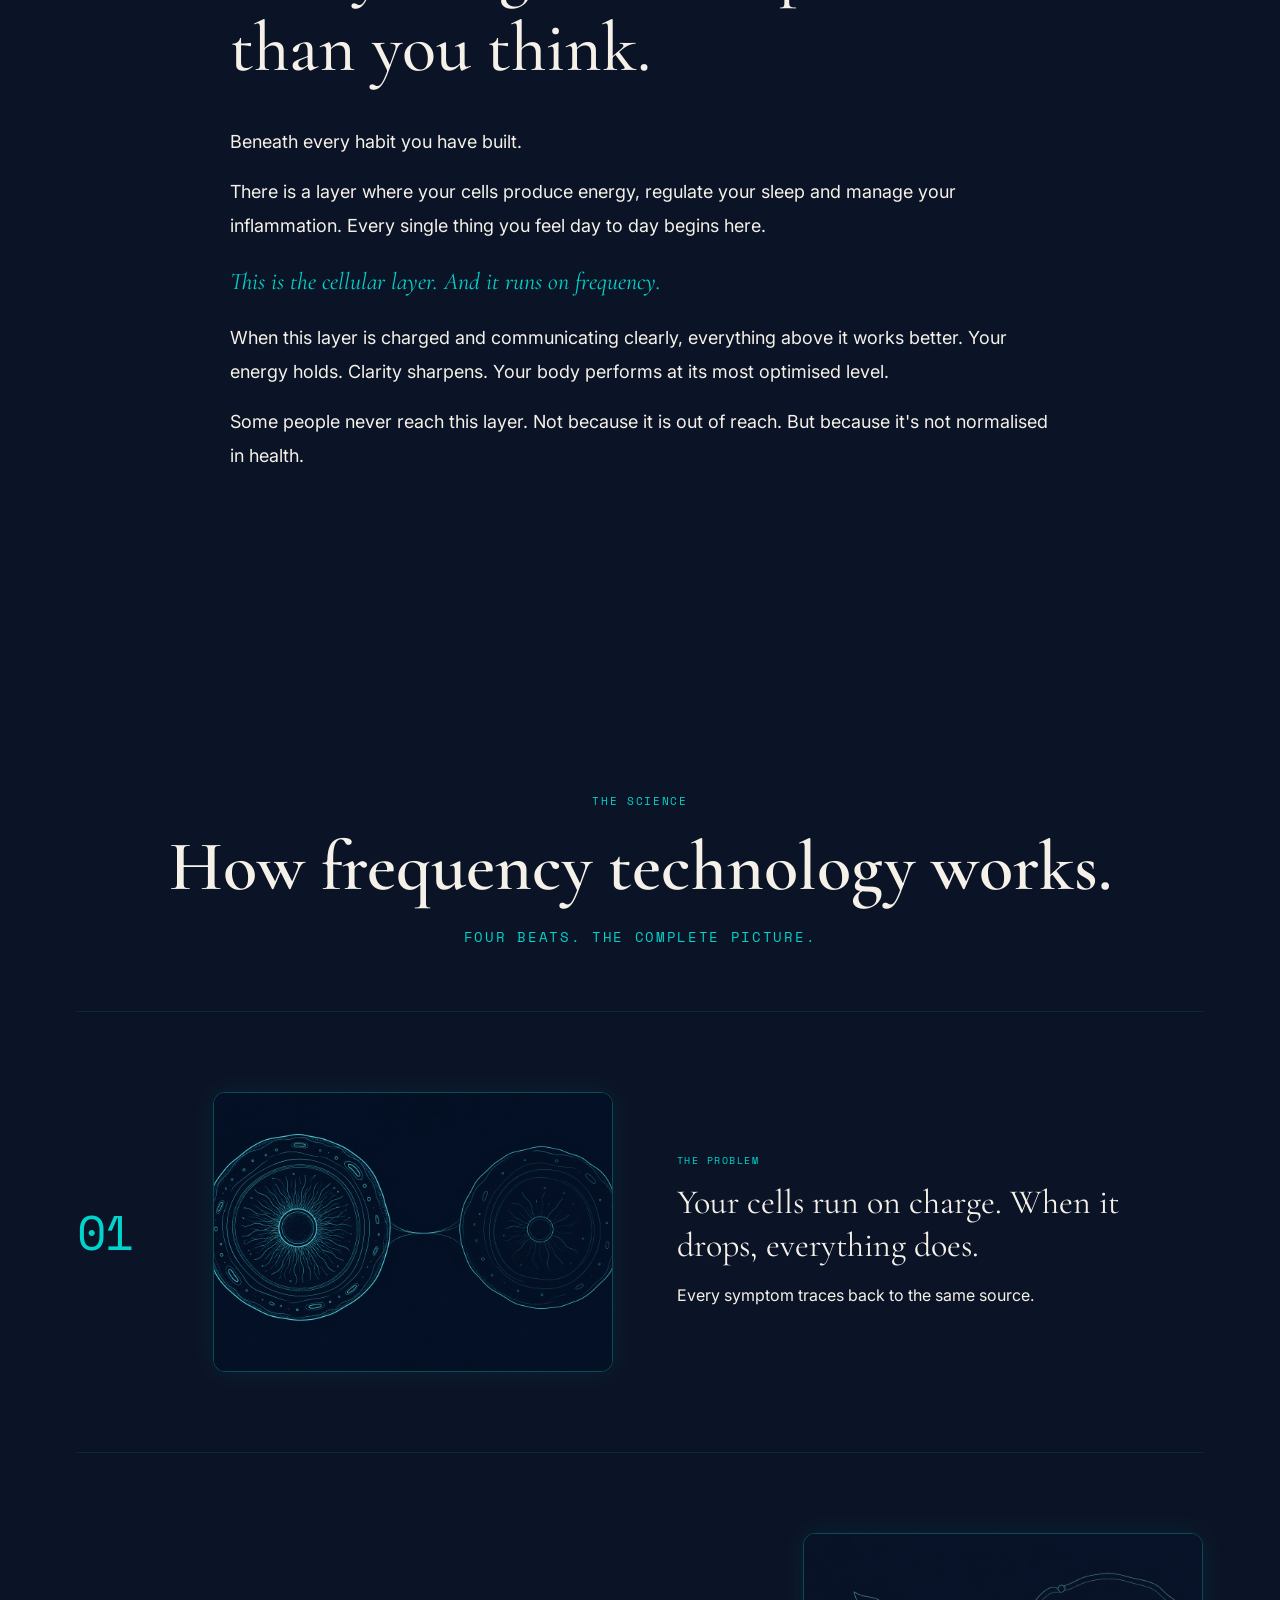
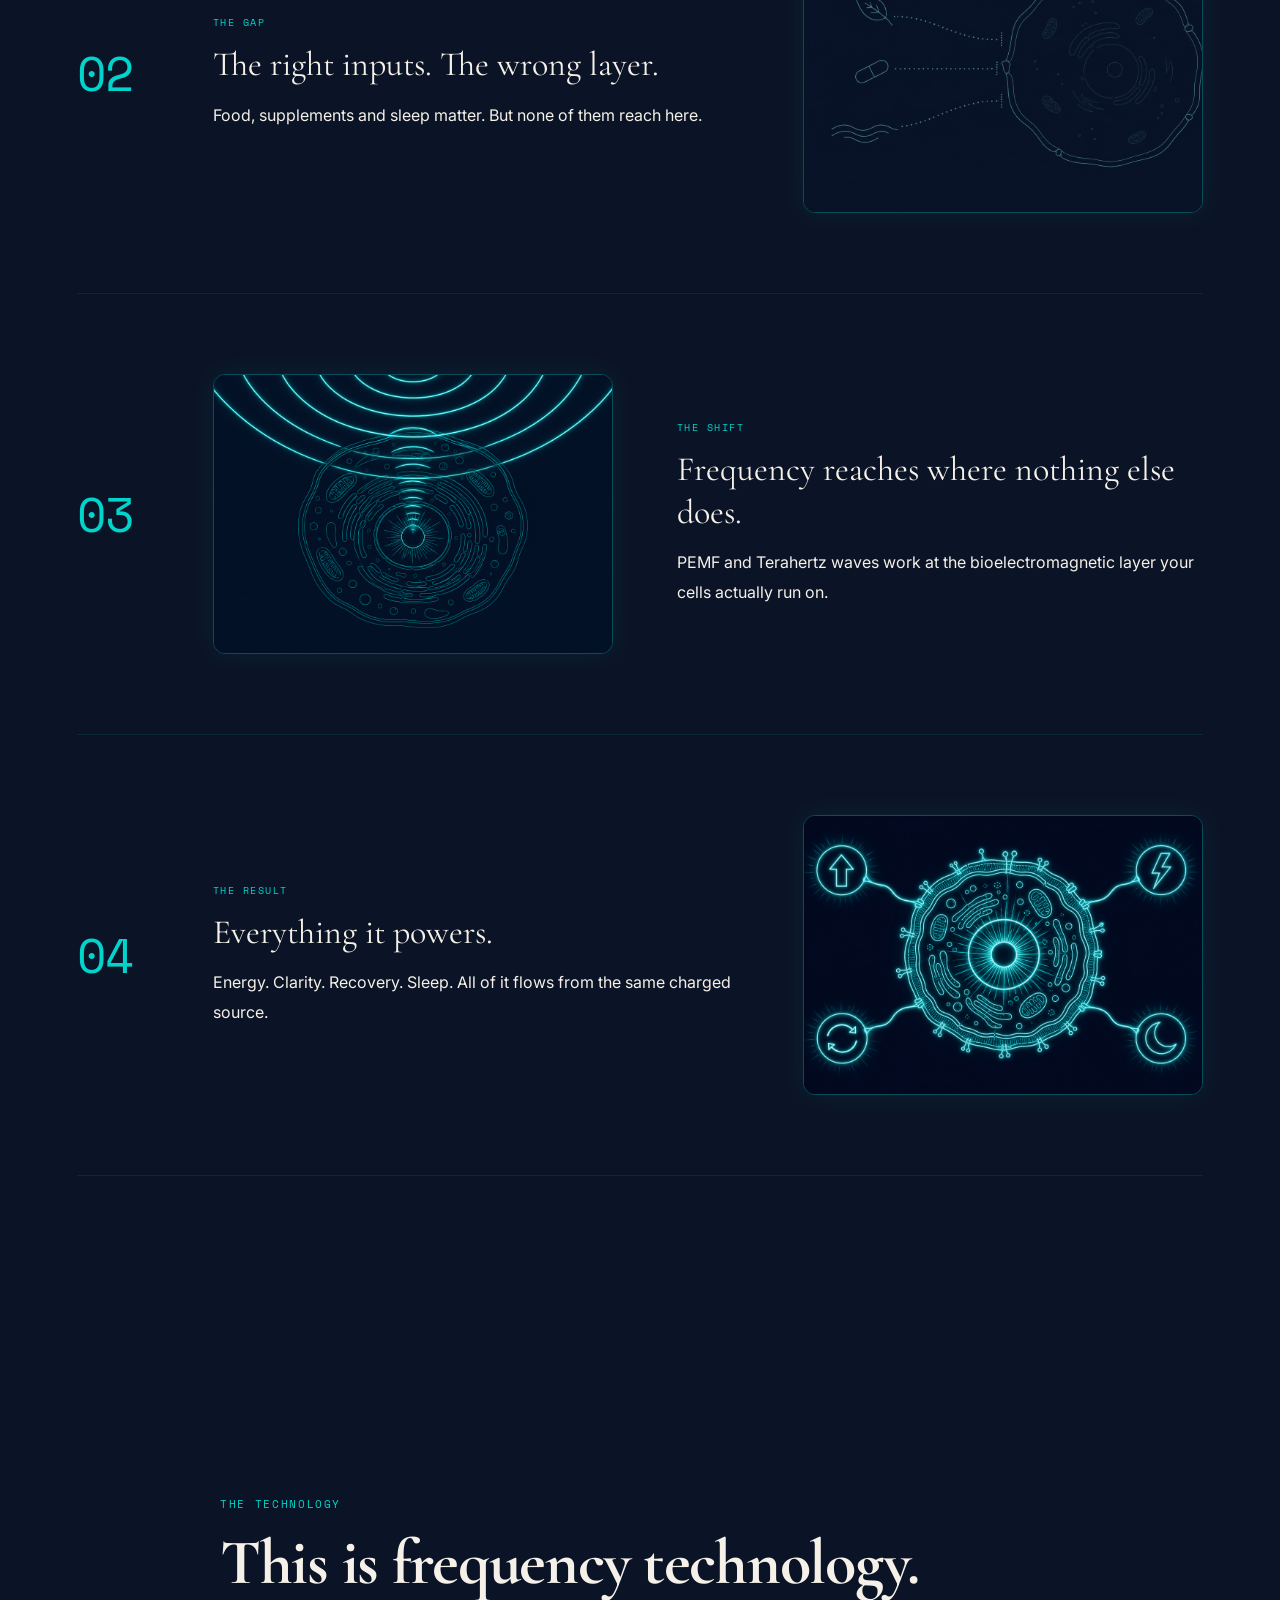
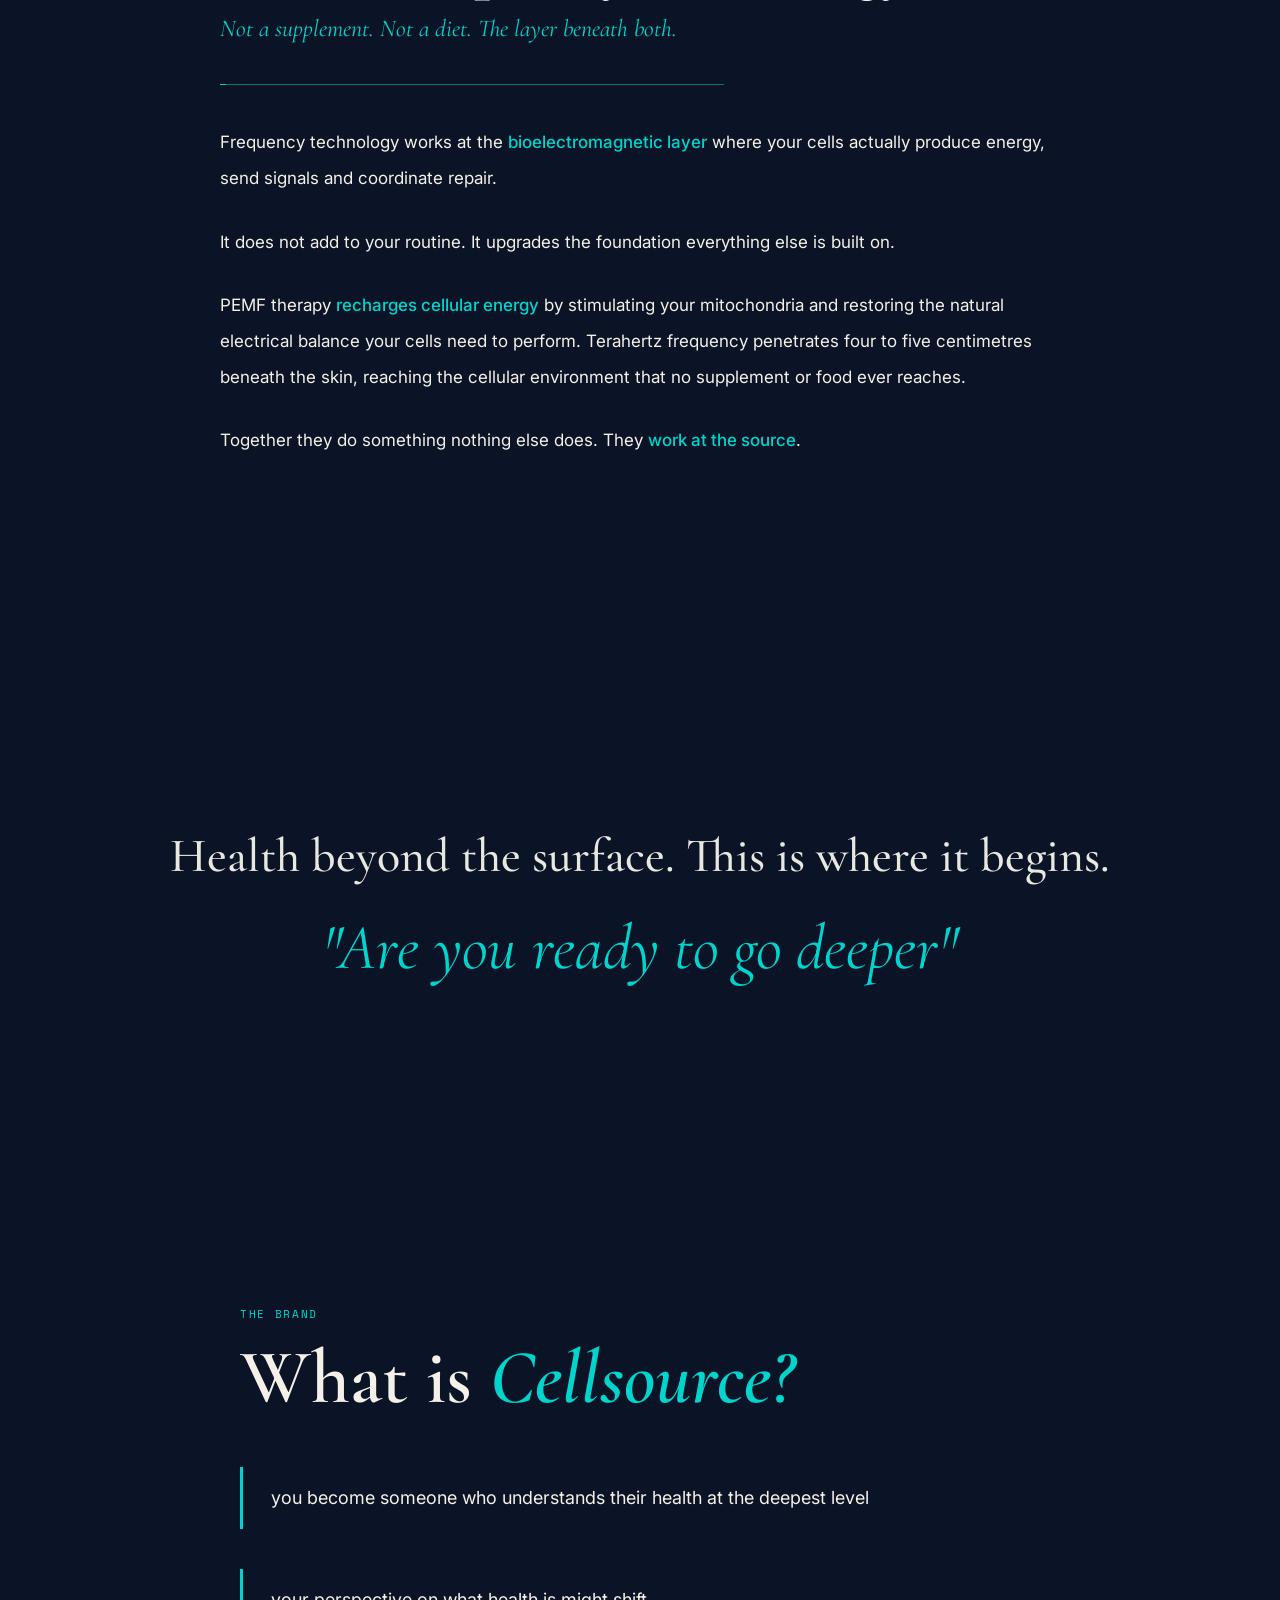
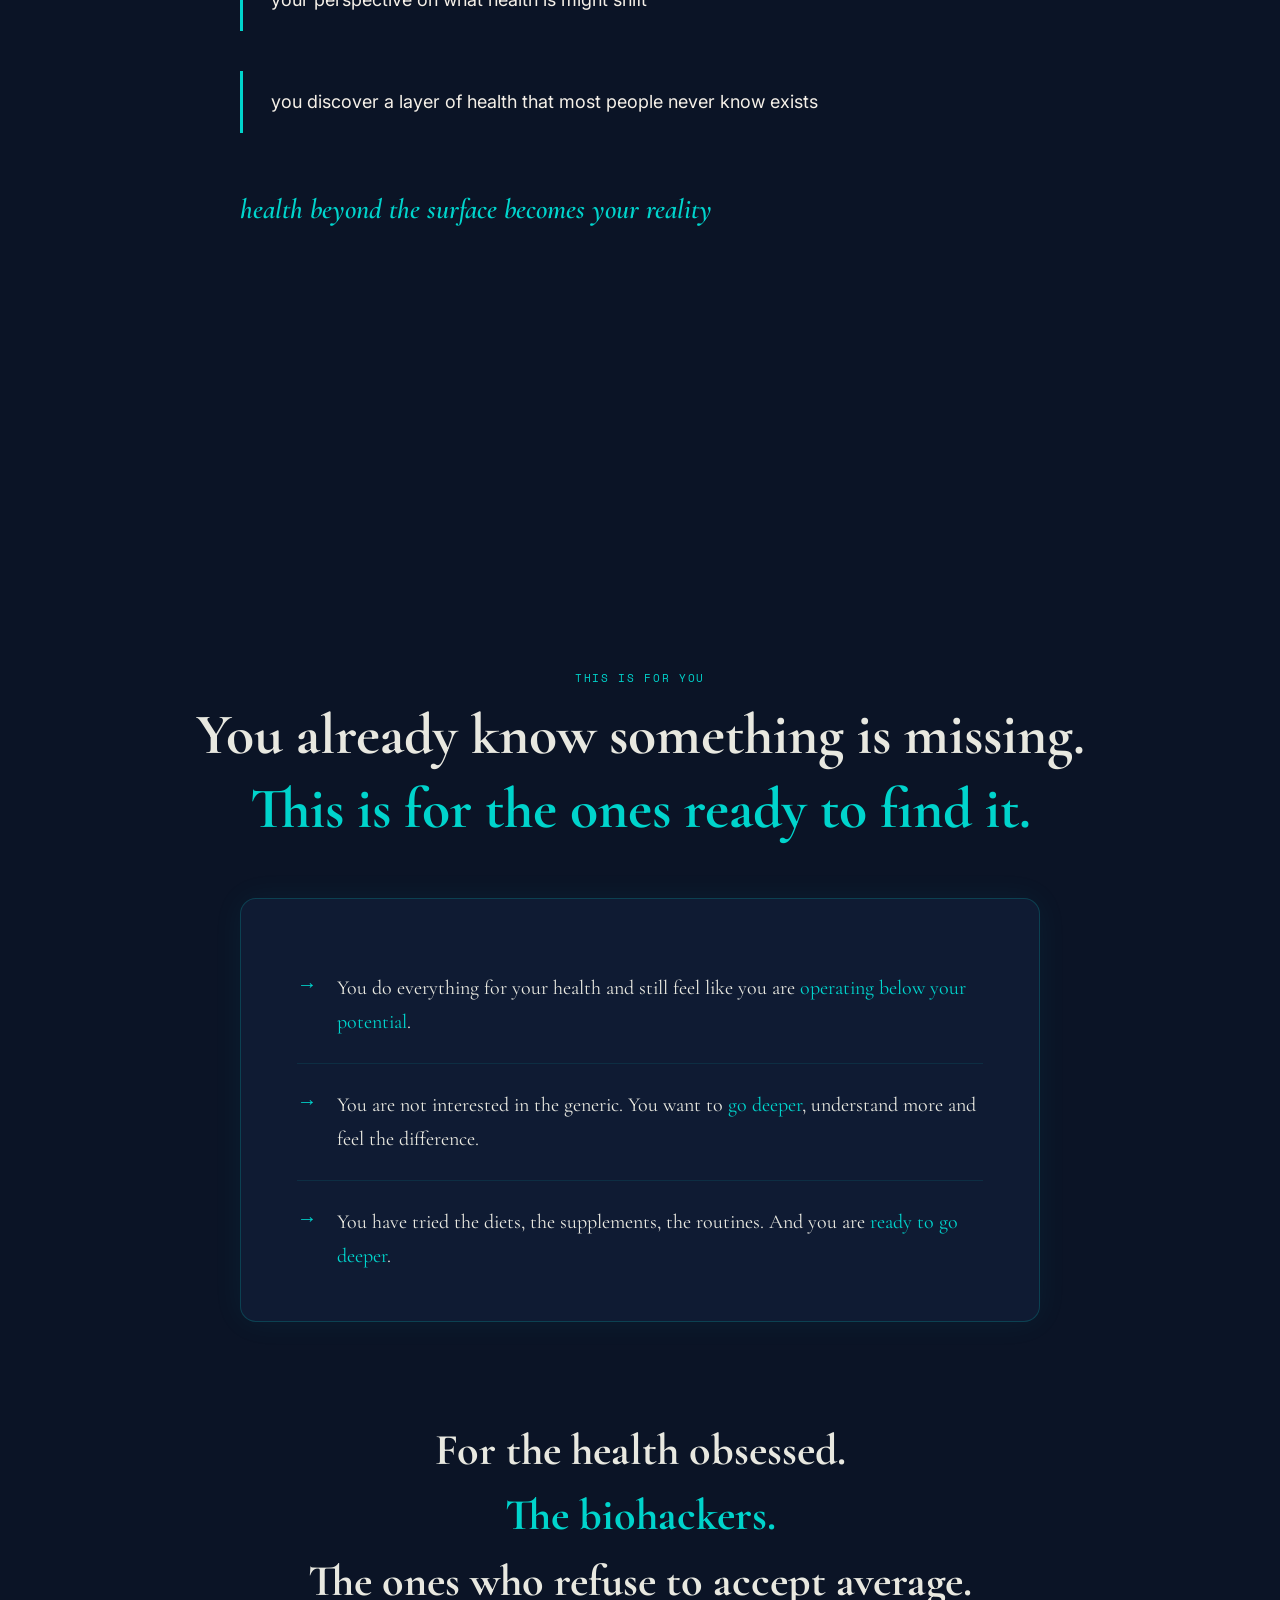
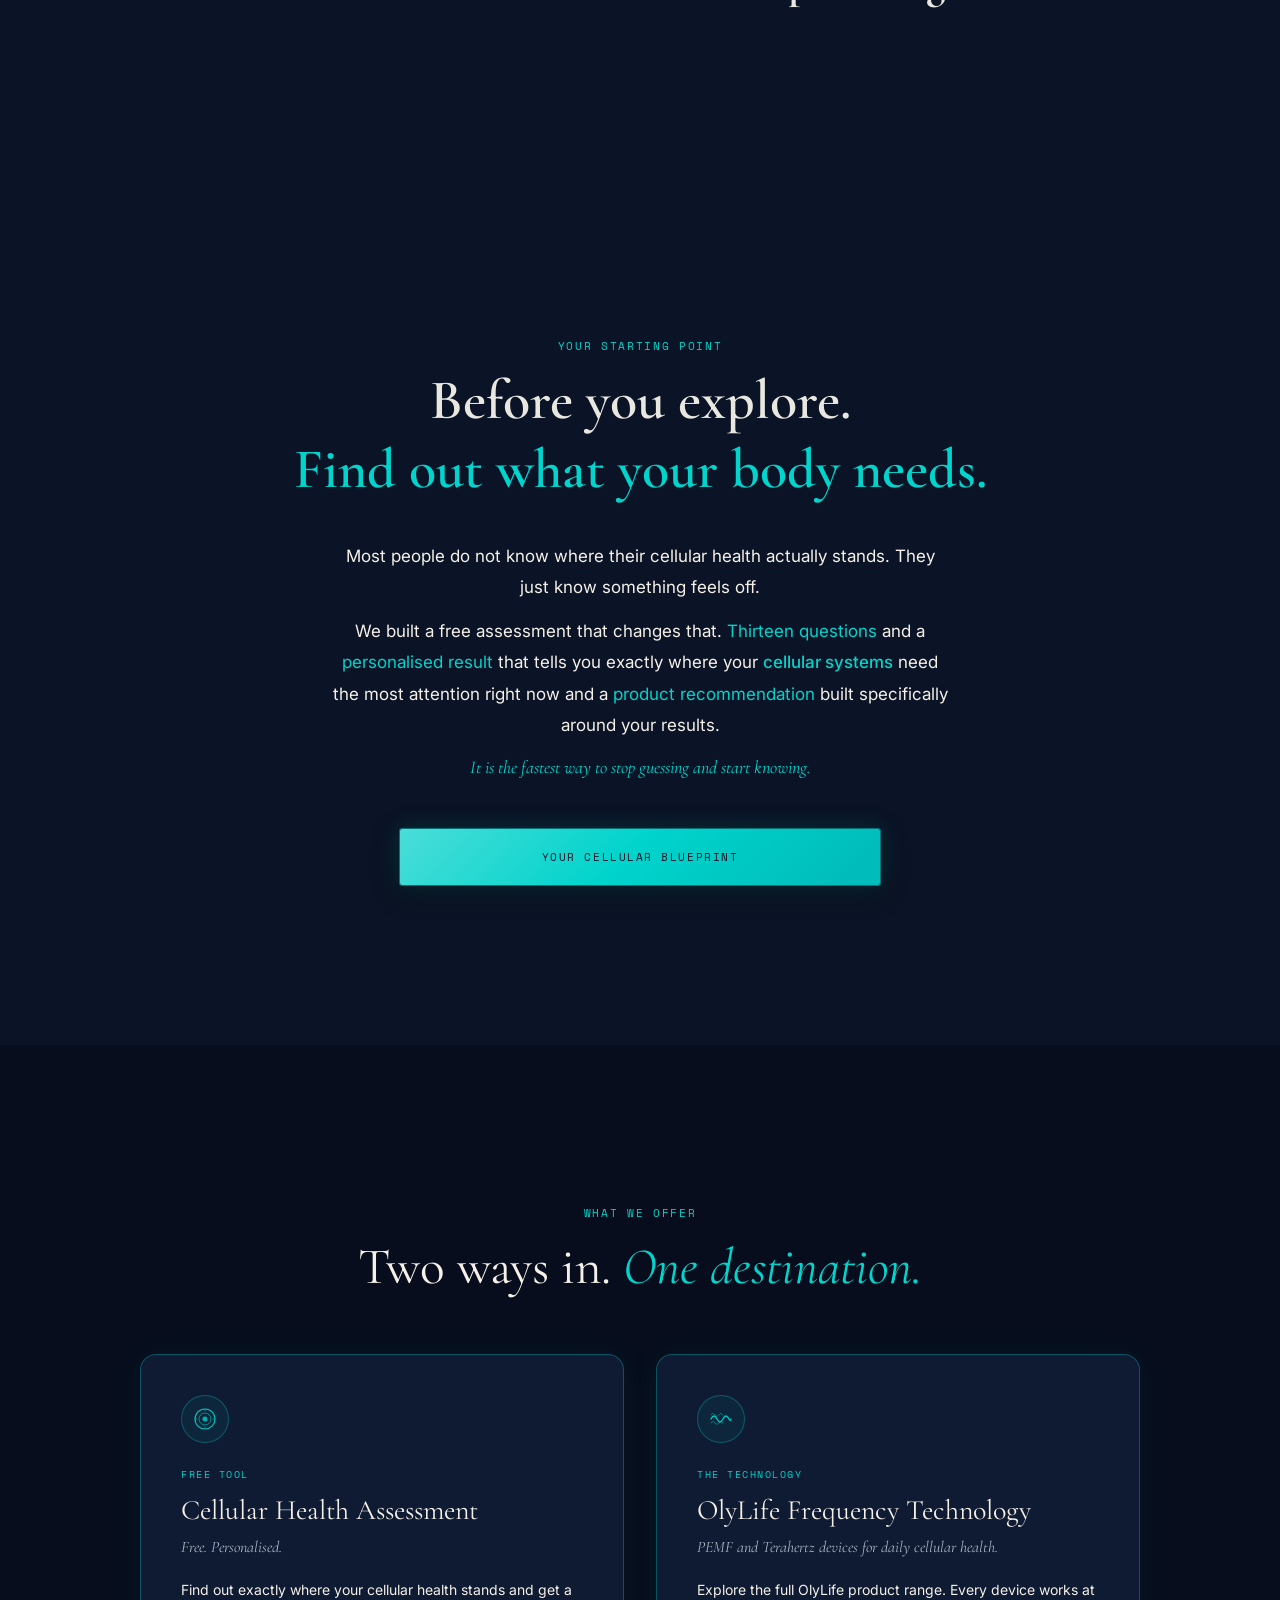
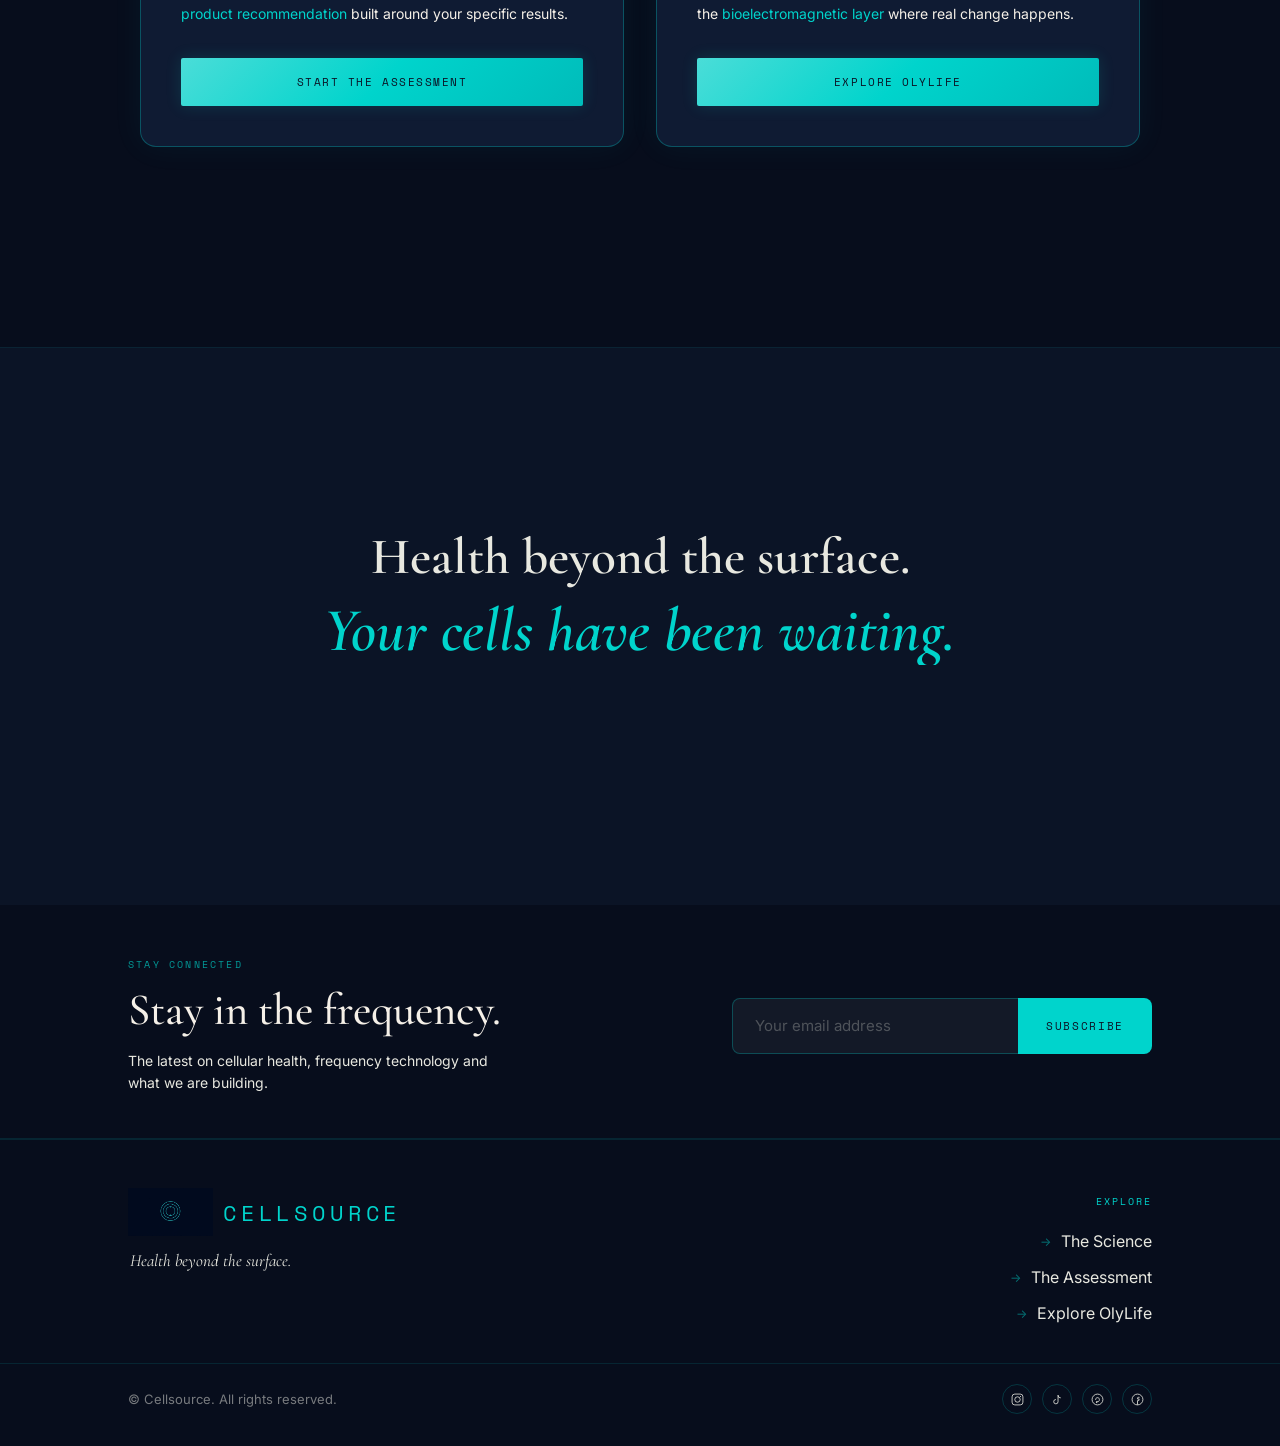
==== commit b10d32c9: "Fix scroll glitch with maxStep clamp, add teal glow shadows to all cards" ====
--- a/index.html
+++ b/index.html
@@ -714,11 +714,16 @@
 
     var currentY = window.scrollY;
     var targetY = window.scrollY;
-    var ease = 0.08;
+    var ease = 0.07;
     var running = false;
+    var maxStep = 120;
 
     function lerp(a, b, t) {
       return a + (b - a) * t;
+    }
+
+    function clamp(val, min, max) {
+      return Math.min(Math.max(val, min), max);
     }
 
     function tick() {
@@ -735,13 +740,8 @@
 
     window.addEventListener('wheel', function (e) {
       e.preventDefault();
-      targetY = Math.max(
-        0,
-        Math.min(
-          document.body.scrollHeight - window.innerHeight,
-          targetY + e.deltaY * 1.2
-        )
-      );
+      var step = clamp(e.deltaY, -maxStep, maxStep);
+      targetY = clamp(targetY + step, 0, document.body.scrollHeight - window.innerHeight);
       if (!running) {
         running = true;
         requestAnimationFrame(tick);
--- a/hub.css
+++ b/hub.css
@@ -50,6 +50,18 @@
   }
 }
 
+@keyframes hero-drift {
+  0%   { transform: translateY(0px) scale(1.04); }
+  50%  { transform: translateY(-18px) scale(1.04); }
+  100% { transform: translateY(0px) scale(1.04); }
+}
+
+@keyframes btn-shimmer {
+  0%   { left: -120%; }
+  60%  { left: 120%; }
+  100% { left: 120%; }
+}
+
 @keyframes scroll-bounce {
   0%, 100% { transform: translateY(0); opacity: 0.5; }
   50%       { transform: translateY(7px); opacity: 1; }
@@ -120,10 +132,8 @@
   display: flex;
   align-items: center;
   justify-content: space-between;
-  padding: 0 clamp(20px, 5vw, 80px);
-  height: 72px;
-  max-width: 1400px;
-  margin: 0 auto;
+  width: 100%;
+  height: 100%;
 }
 .hub-nav-brand {
   display: flex;
@@ -131,7 +141,6 @@
   gap: 12px;
   text-decoration: none;
   flex-shrink: 0;
-  z-index: 1001;
 }
 .hub-nav-brandmark {
   height: 36px;
@@ -149,13 +158,16 @@
 .hub-nav-right {
   display: flex;
   align-items: center;
-  gap: 36px;
+  gap: 32px;
+  flex-shrink: 0;
 }
 .hub-nav-links {
   display: flex;
   align-items: center;
   gap: 32px;
   list-style: none;
+  padding: 0;
+  margin: 0;
 }
 .hub-nav-links a {
   font-family: 'Inter', sans-serif;
@@ -271,6 +283,8 @@
   background-position: 60% center;
   background-repeat: no-repeat;
   z-index: 0;
+  animation: hero-drift 9s ease-in-out infinite;
+  will-change: transform;
 }
 
 .hub-hero-atmosphere {
@@ -382,6 +396,7 @@
   animation: element-enter 0.9s cubic-bezier(0.25, 0.46, 0.45, 0.94) 600ms forwards;
   gap: 8px;
   margin-top: 8px;
+  position: relative;
 }
 .hub-hero-cta-label {
   font-family: 'Cormorant Garamond', serif;
@@ -564,7 +579,7 @@
   object-position: center;
   border-radius: 12px 12px 0 0;
   max-width: none;
-  box-shadow: 0 0 0 1px rgba(0, 212, 204, 0.15);
+  box-shadow: 0 0 32px rgba(0, 212, 204, 0.08);
 }
 /* Option C — body text as card below boxes */
 .hub-reality-body {
@@ -581,6 +596,7 @@
   border-radius: 12px;
   border: 0.5px solid rgba(255, 255, 255, 0.07);
   border-left: 3px solid rgba(0, 212, 204, 0.4);
+  box-shadow: 0 0 24px rgba(0, 212, 204, 0.05);
 }
 .hub-reality-body p + p {
   margin-top: 14px;
@@ -742,6 +758,7 @@
   border-radius: 12px;
   border: 1px solid rgba(0, 212, 204, 0.30);
   display: block;
+  box-shadow: 0 0 28px rgba(0, 212, 204, 0.08);
 }
 .hub-beat-row-copy {
   flex: 1;
@@ -999,6 +1016,8 @@
   padding: 48px 56px;
   max-width: 800px;
   margin: 56px auto 0;
+  box-shadow: 0 0 32px rgba(0, 212, 204, 0.06);
+  transition: box-shadow 0.4s ease;
 }
 .tify-card__item {
   display: flex;
@@ -1155,6 +1174,25 @@
     0 0 0 1px rgba(0,212,204,0.45),
     0 0 24px rgba(0,212,204,0.18),
     0 6px 28px rgba(0,0,0,0.45);
+  position: relative;
+  overflow: hidden;
+}
+.hub-start-cta::after {
+  content: '';
+  position: absolute;
+  top: 0;
+  left: -120%;
+  width: 60px;
+  height: 100%;
+  background: linear-gradient(
+    105deg,
+    transparent 20%,
+    rgba(232, 232, 224, 0.18) 50%,
+    transparent 80%
+  );
+  transform: skewX(-20deg);
+  animation: btn-shimmer 4s ease-in-out infinite;
+  pointer-events: none;
 }
 .hub-start-cta:hover {
   background-position: right center;
@@ -1202,6 +1240,7 @@
   text-align: left;
   display: flex;
   flex-direction: column;
+  box-shadow: 0 0 32px rgba(0, 212, 204, 0.06);
 }
 .hub-offer-card-icon {
   width: 48px;
@@ -1289,6 +1328,23 @@
   background: linear-gradient(135deg, #4ADDD8 0%, #00D4CC 50%, #00BCBA 100%);
   box-shadow: 0 0 16px rgba(0,212,204,0.15);
 }
+.hub-offer-btn-primary::after {
+  content: '';
+  position: absolute;
+  top: 0;
+  left: -120%;
+  width: 60px;
+  height: 100%;
+  background: linear-gradient(
+    105deg,
+    transparent 20%,
+    rgba(232, 232, 224, 0.18) 50%,
+    transparent 80%
+  );
+  transform: skewX(-20deg);
+  animation: btn-shimmer 4s ease-in-out infinite;
+  pointer-events: none;
+}
 .hub-offer-btn-primary:hover {
   box-shadow: 0 0 28px rgba(0,212,204,0.35);
   transform: translateY(-1px);
@@ -1504,12 +1560,14 @@
   outline: none;
   flex: 1;
   height: 56px;
+  transition: border-color 0.3s ease, box-shadow 0.3s ease;
 }
 .hub-newsletter-input::placeholder {
   color: rgba(232, 232, 224, 0.28);
 }
 .hub-newsletter-input:focus {
   border-color: rgba(0, 212, 204, 0.6);
+  box-shadow: 0 0 20px rgba(0, 212, 204, 0.08);
 }
 .hub-newsletter-btn {
   font-family: 'Space Mono', monospace;
@@ -1605,6 +1663,7 @@
 .hub-footer-social-link:hover {
   border-color: #00D4CC;
   color: #00D4CC;
+  box-shadow: 0 0 12px rgba(0, 212, 204, 0.2);
 }
 .hub-footer-nav {
   display: flex;
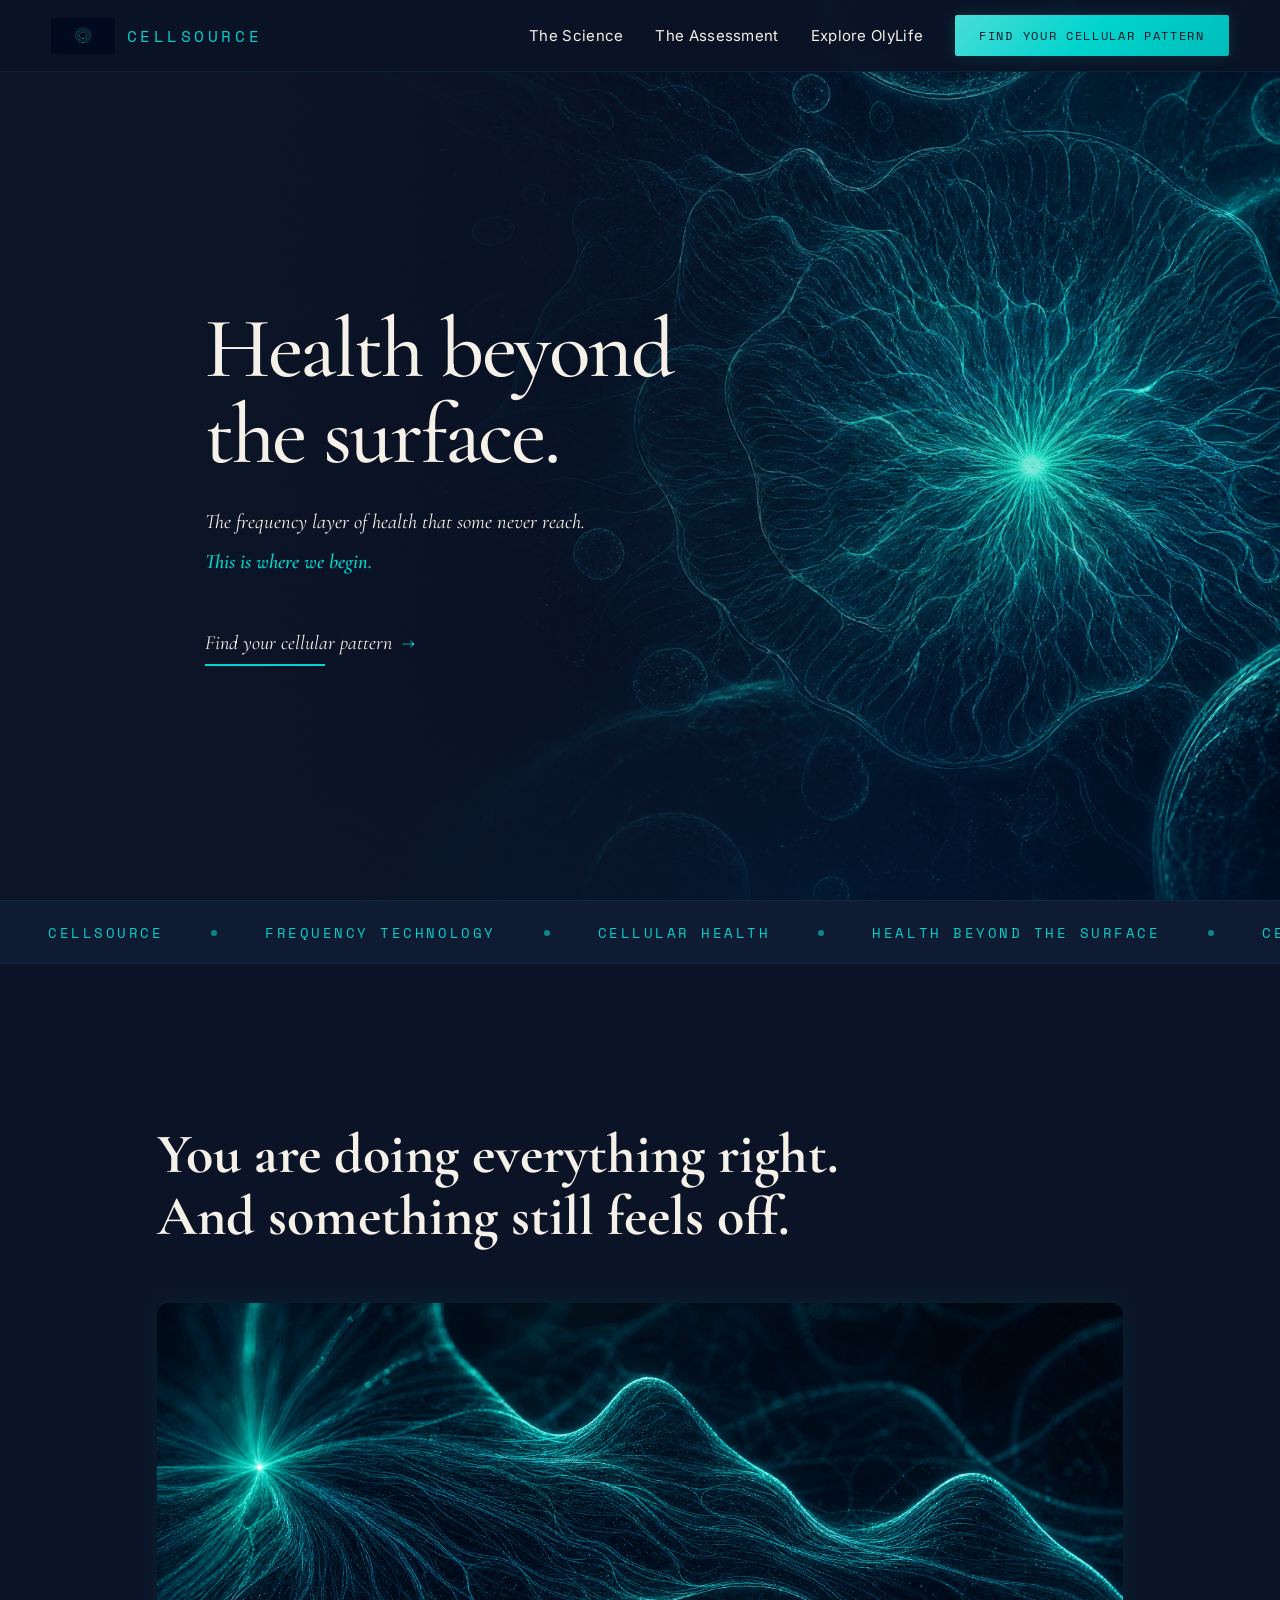
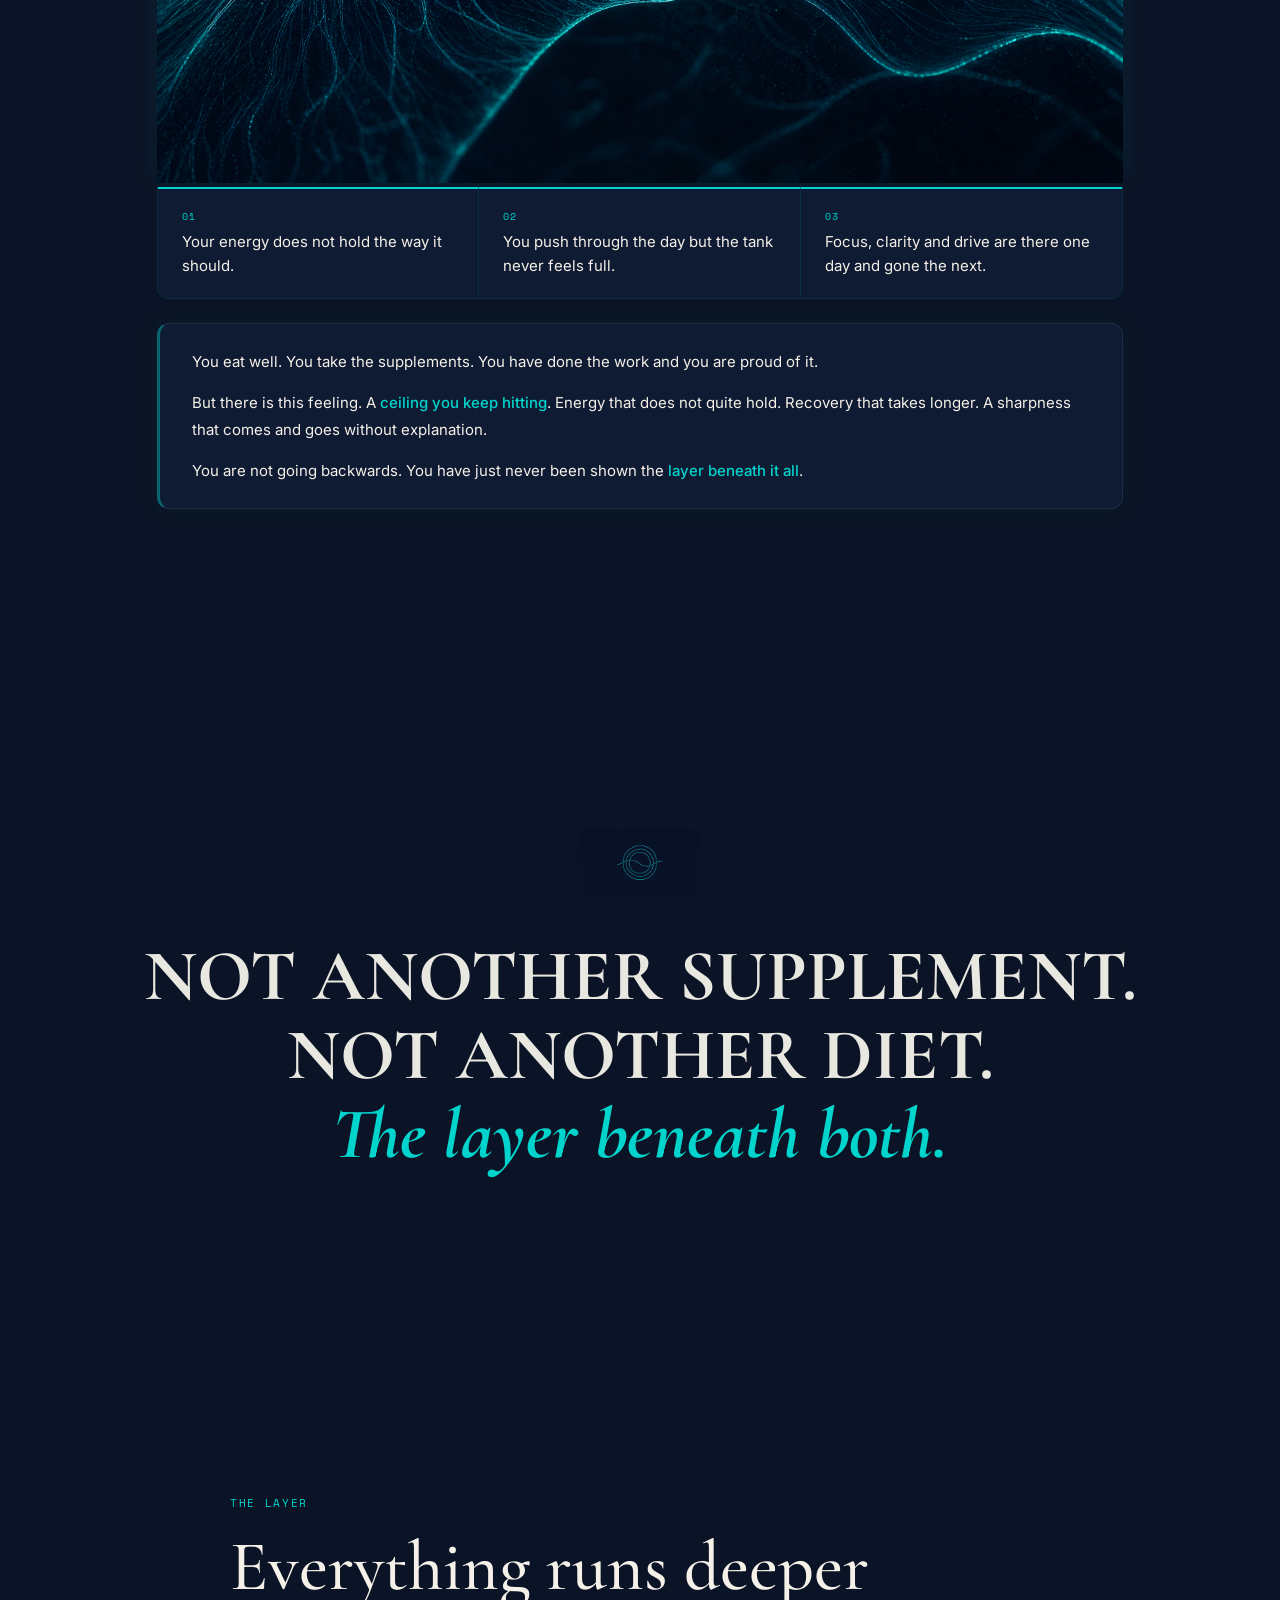
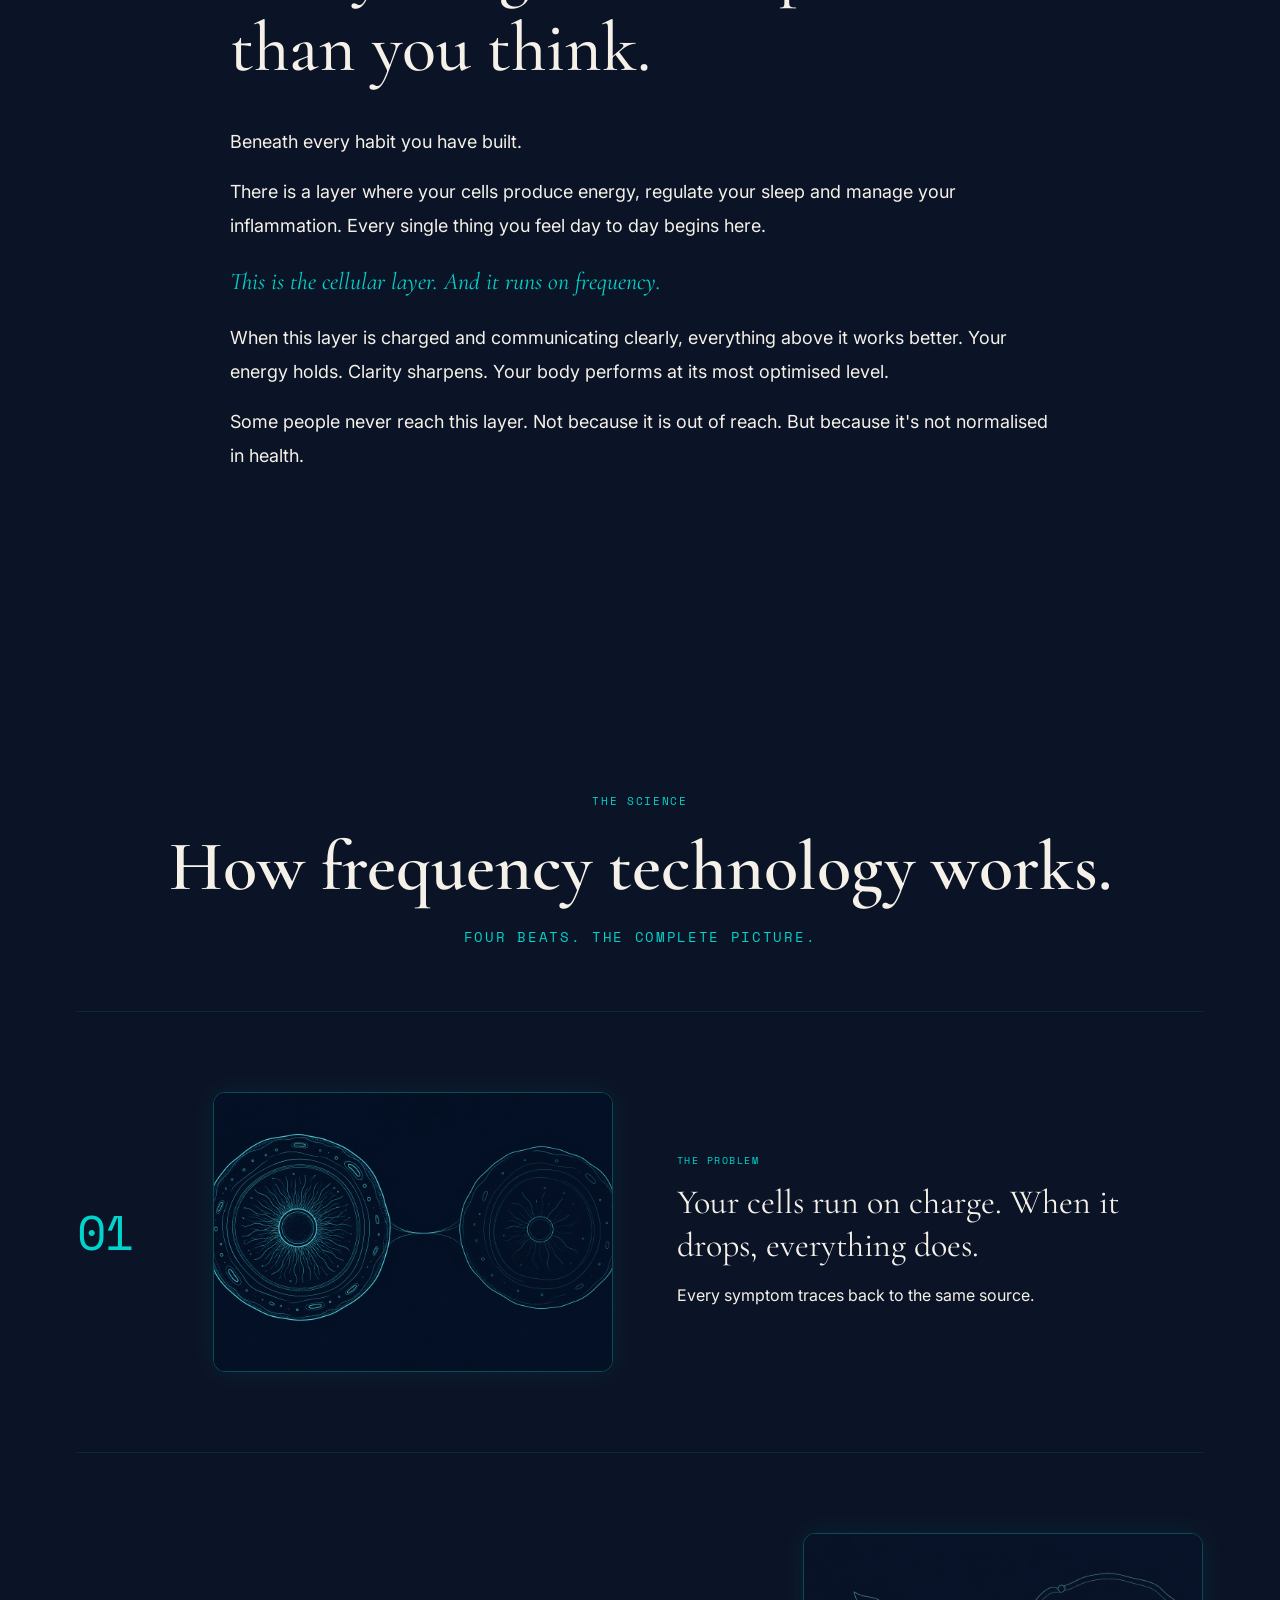
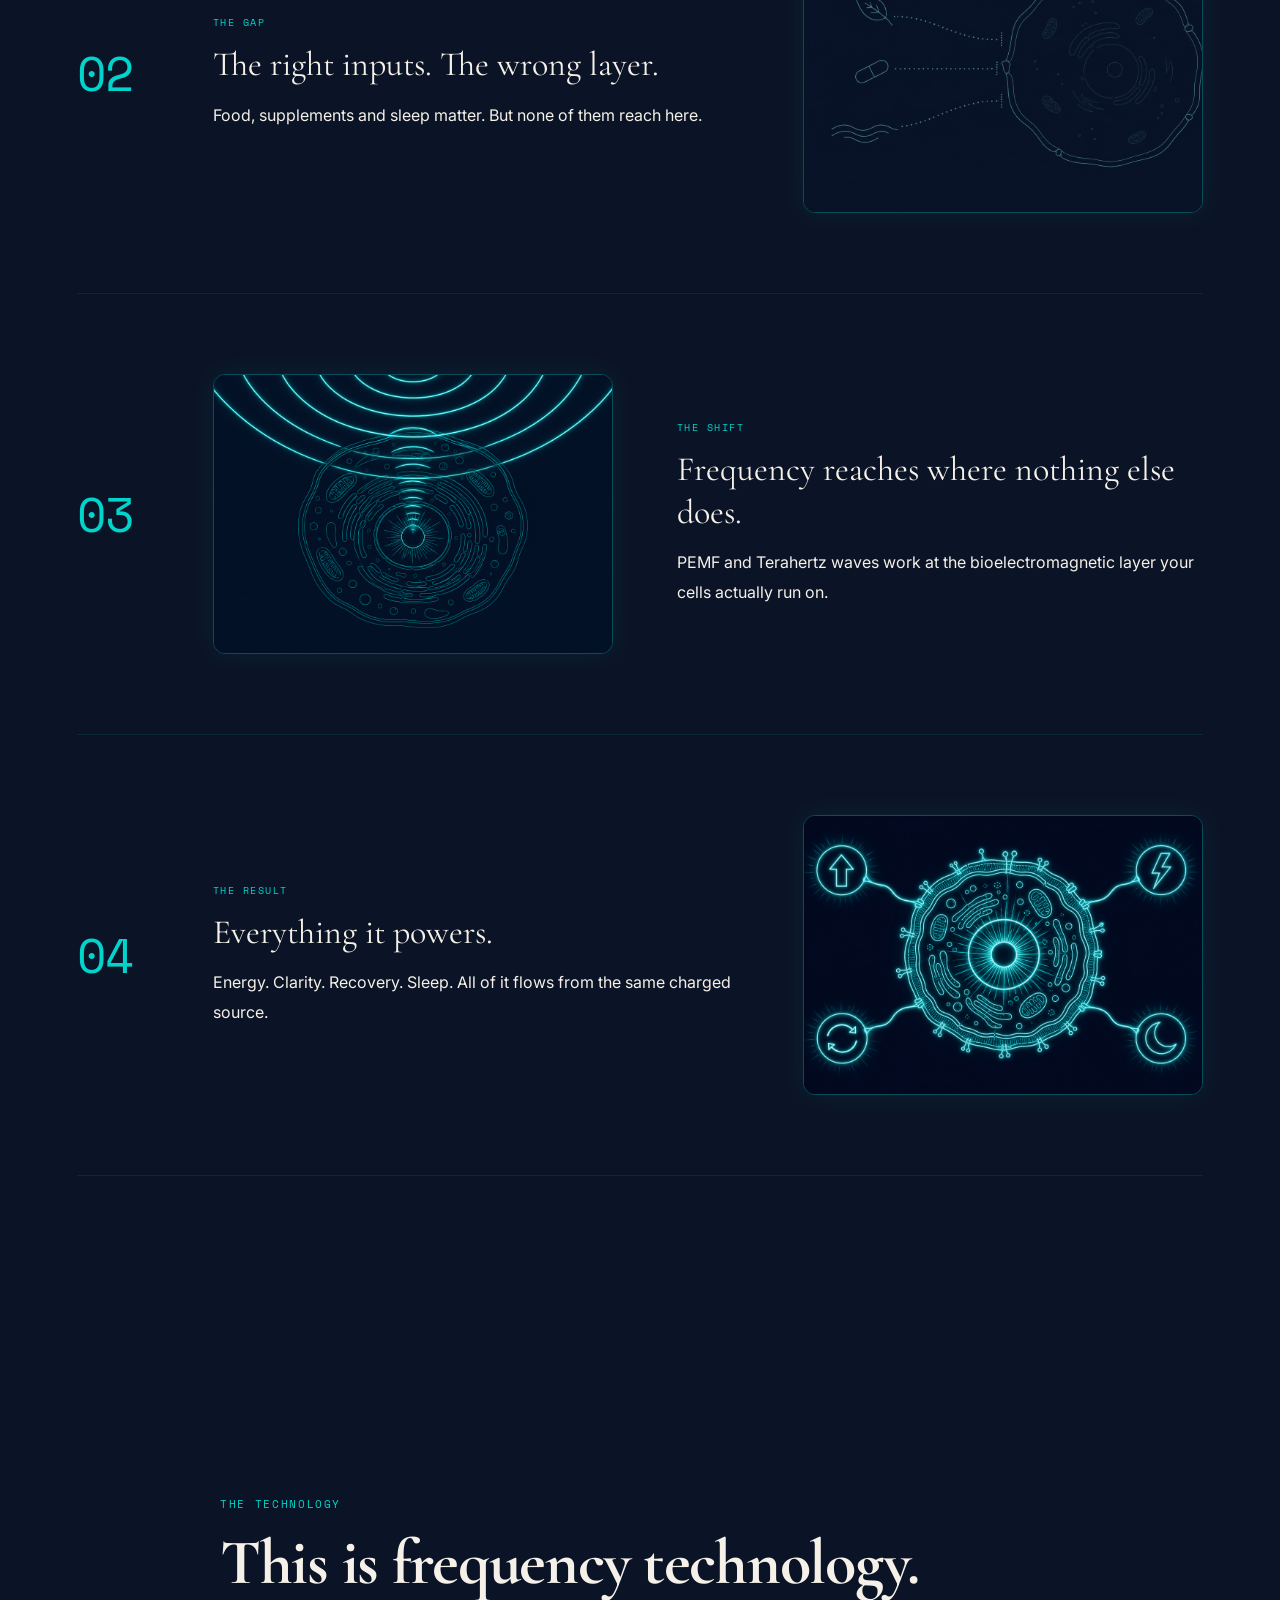
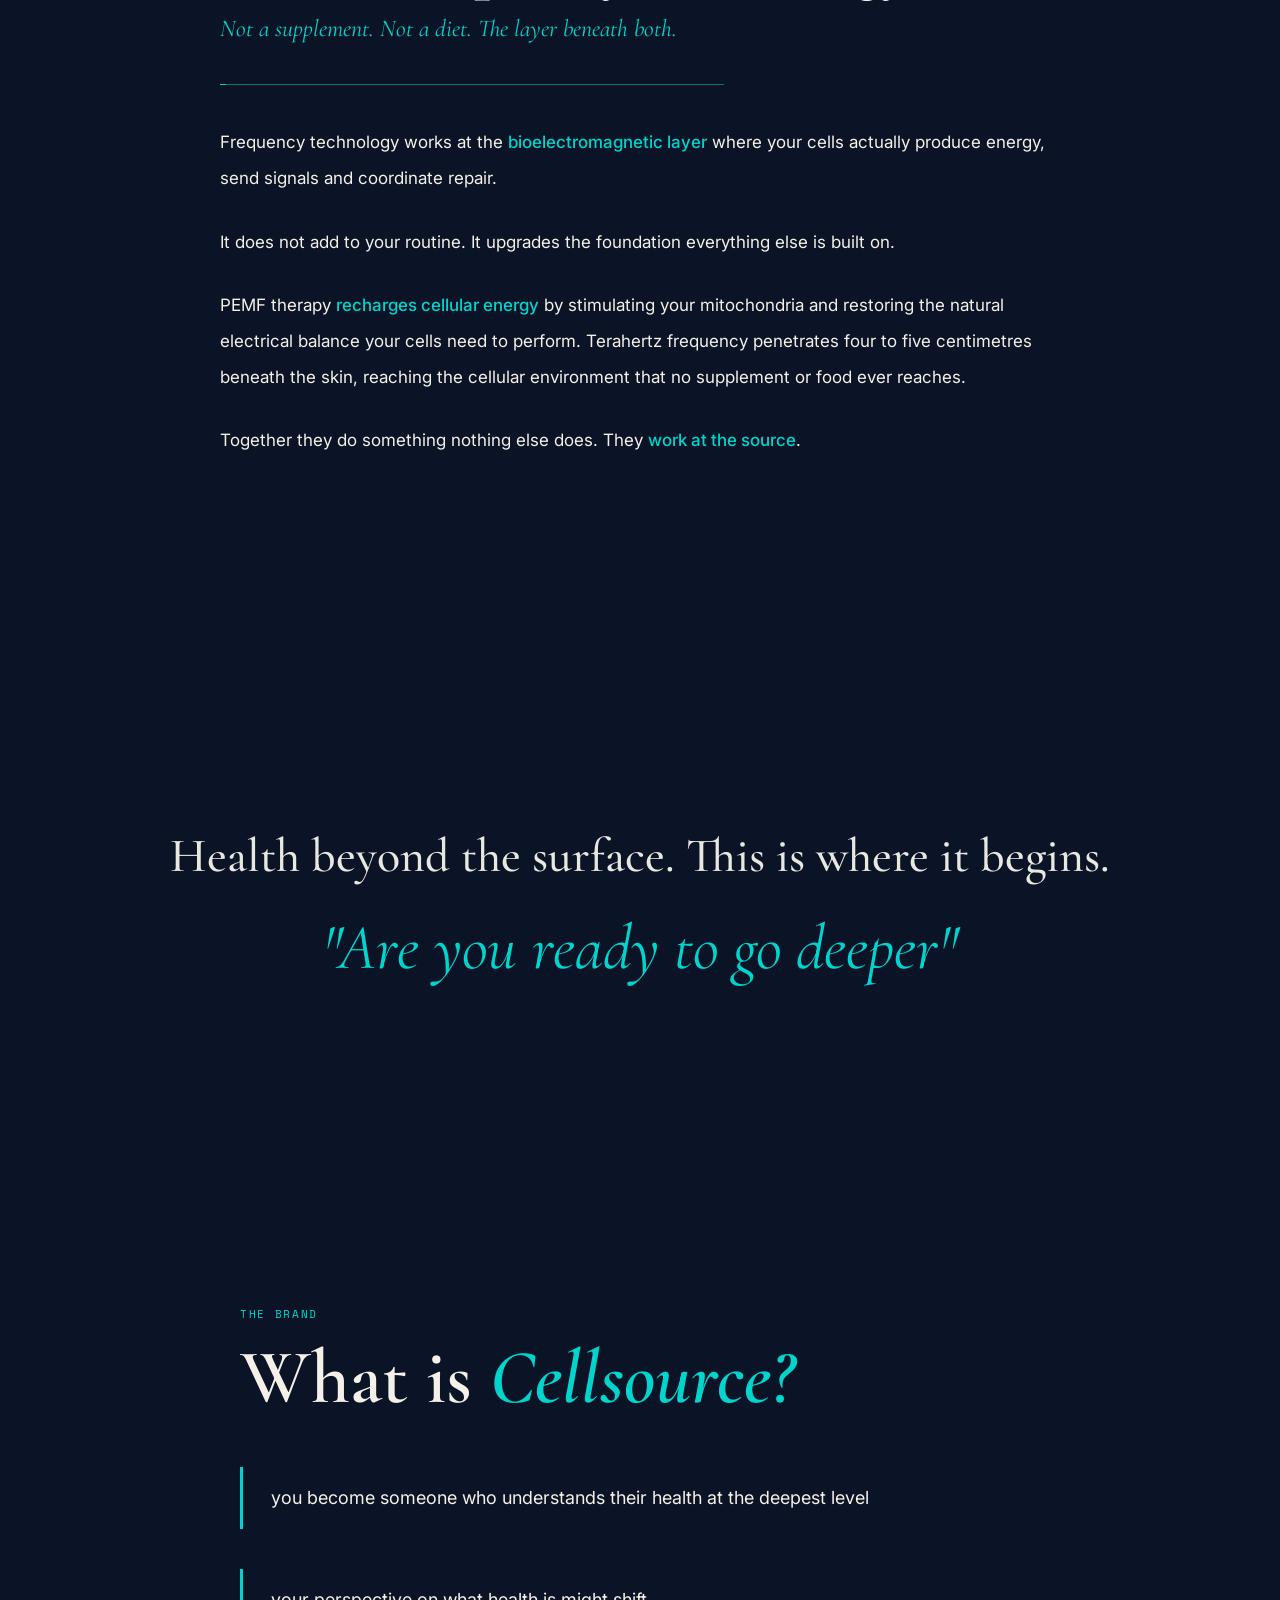
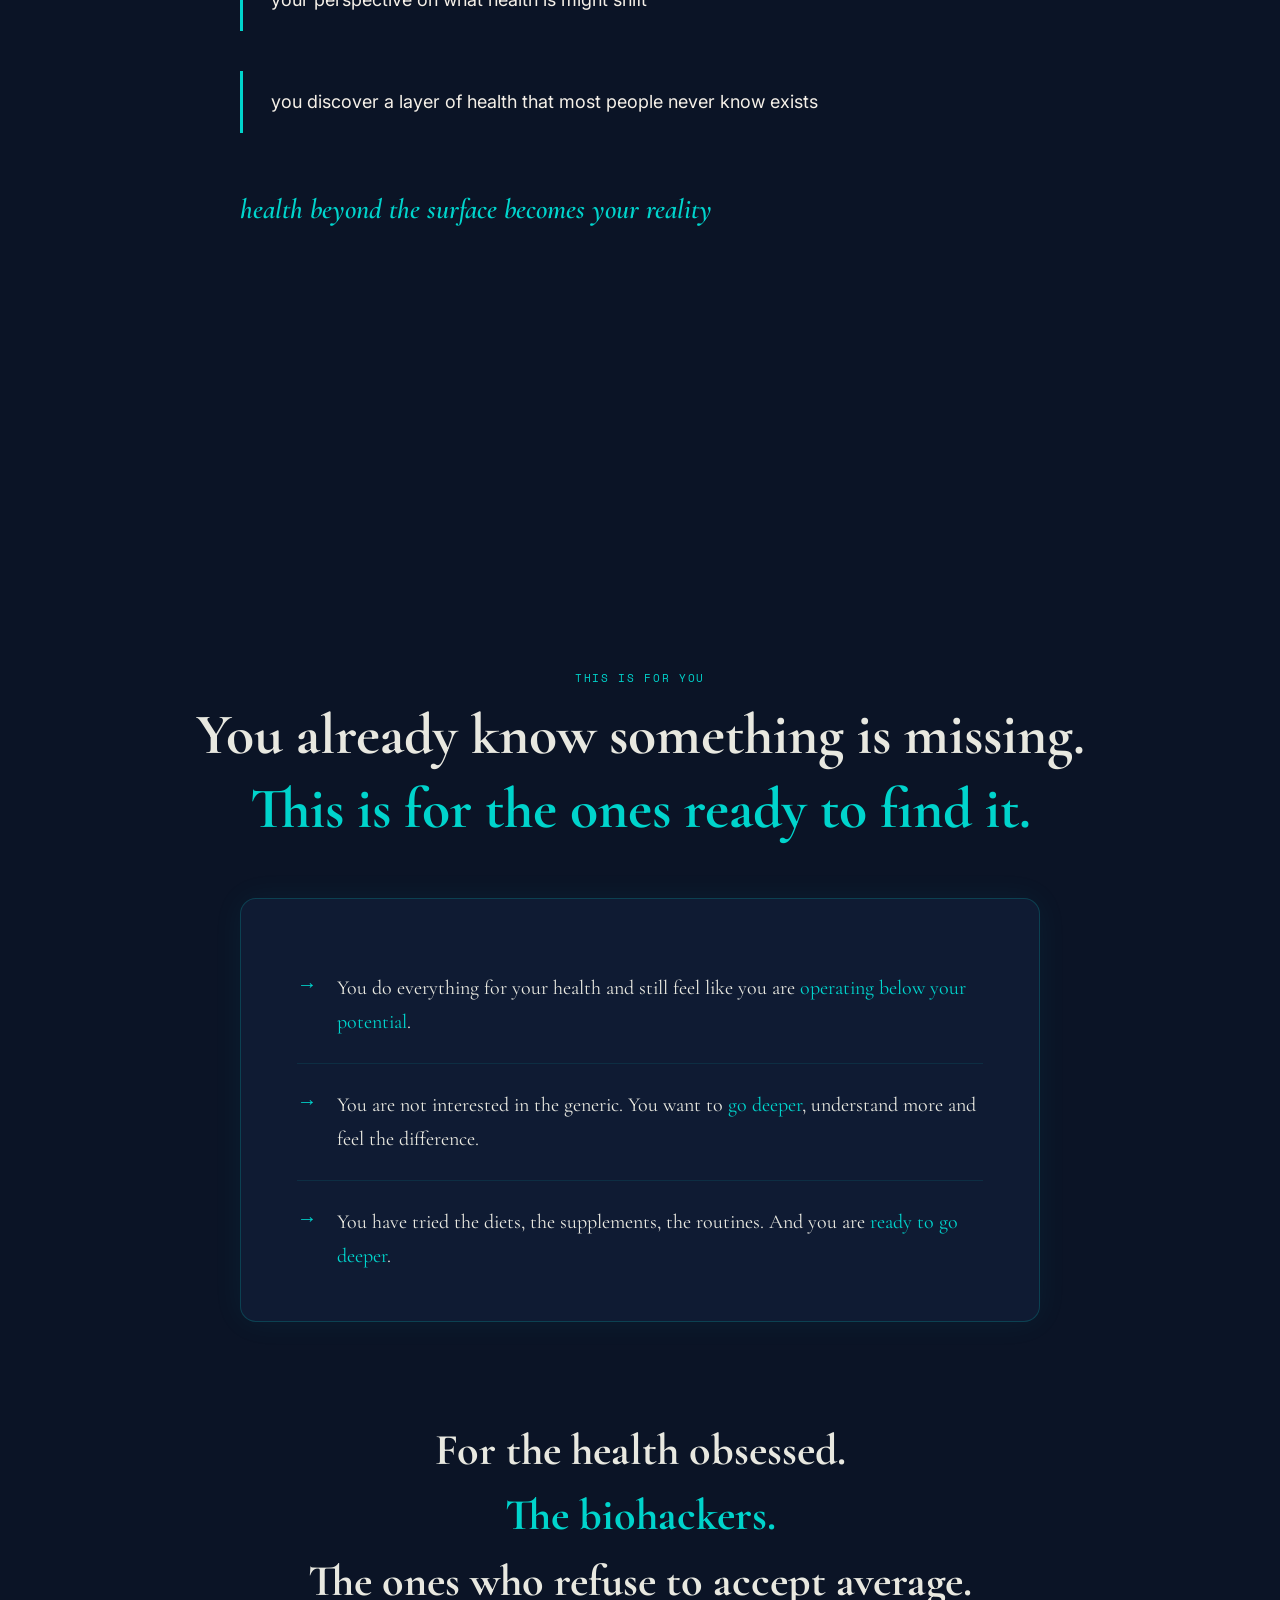
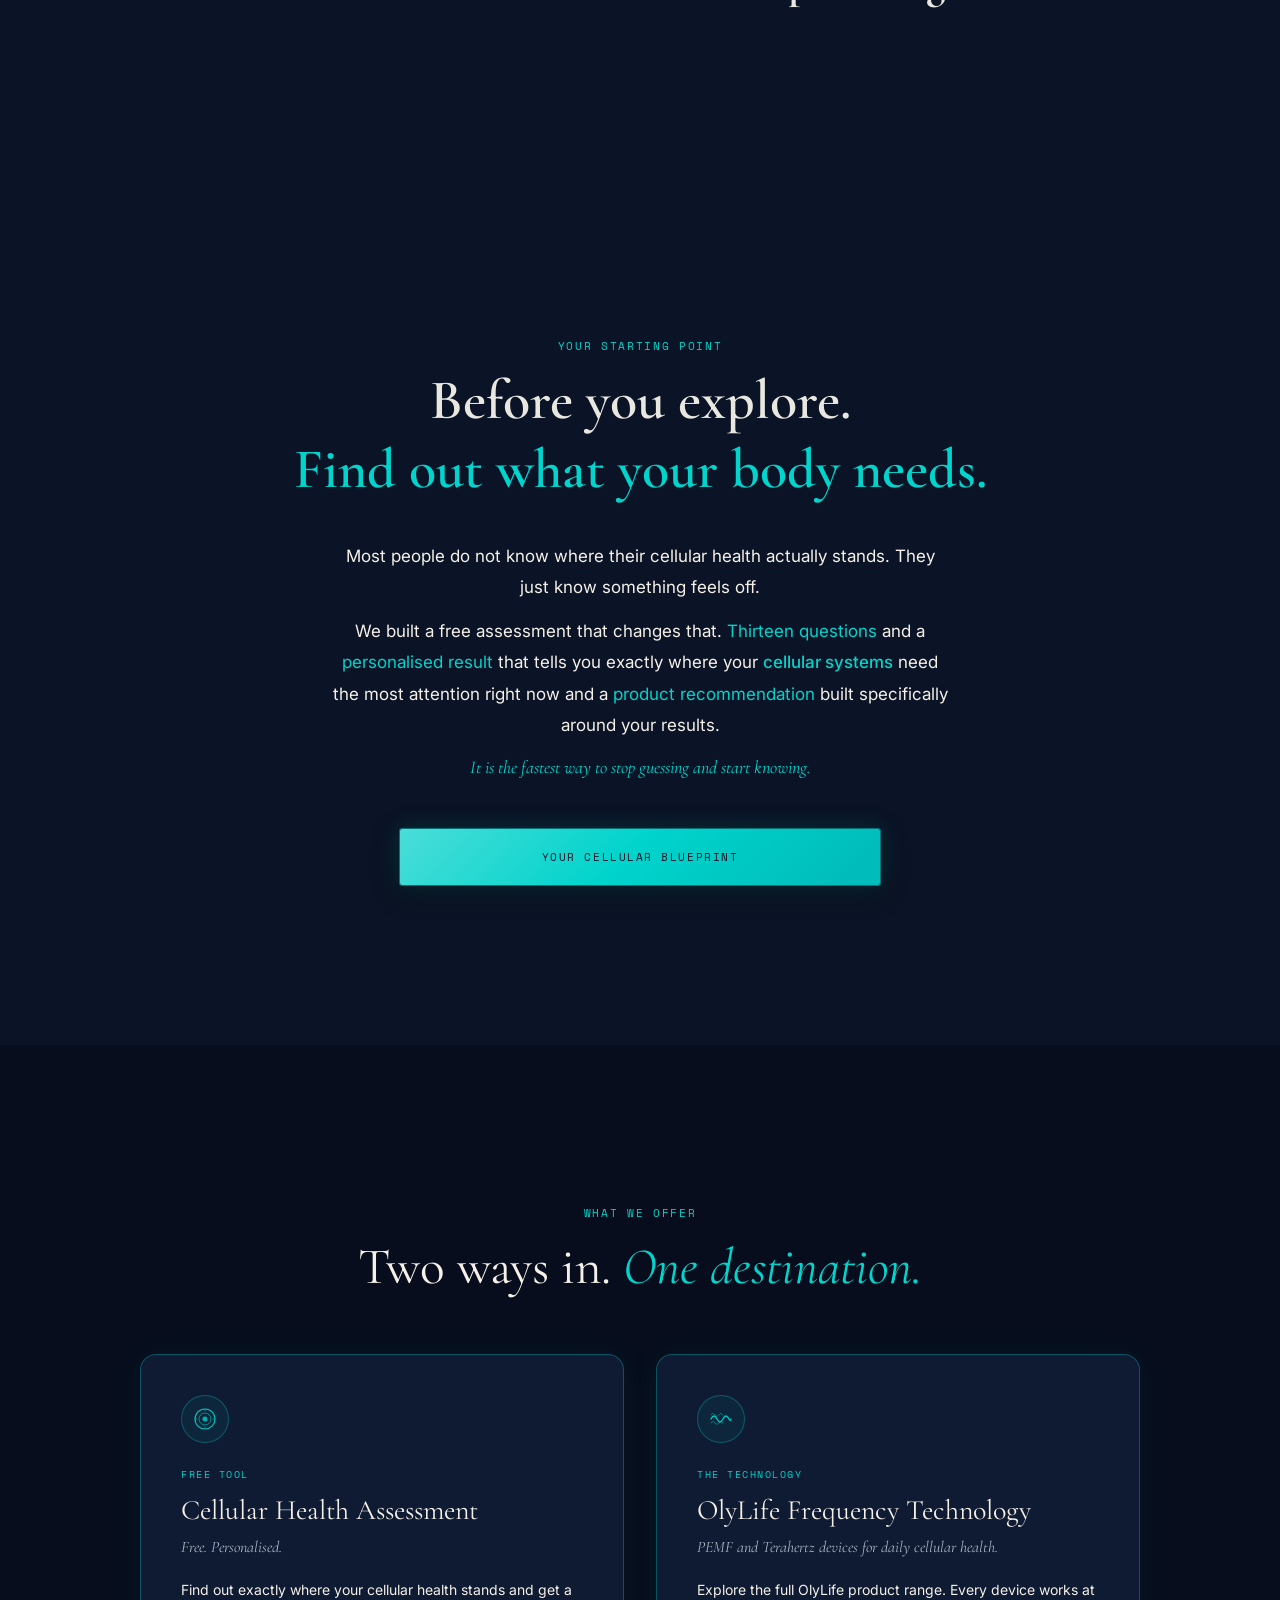
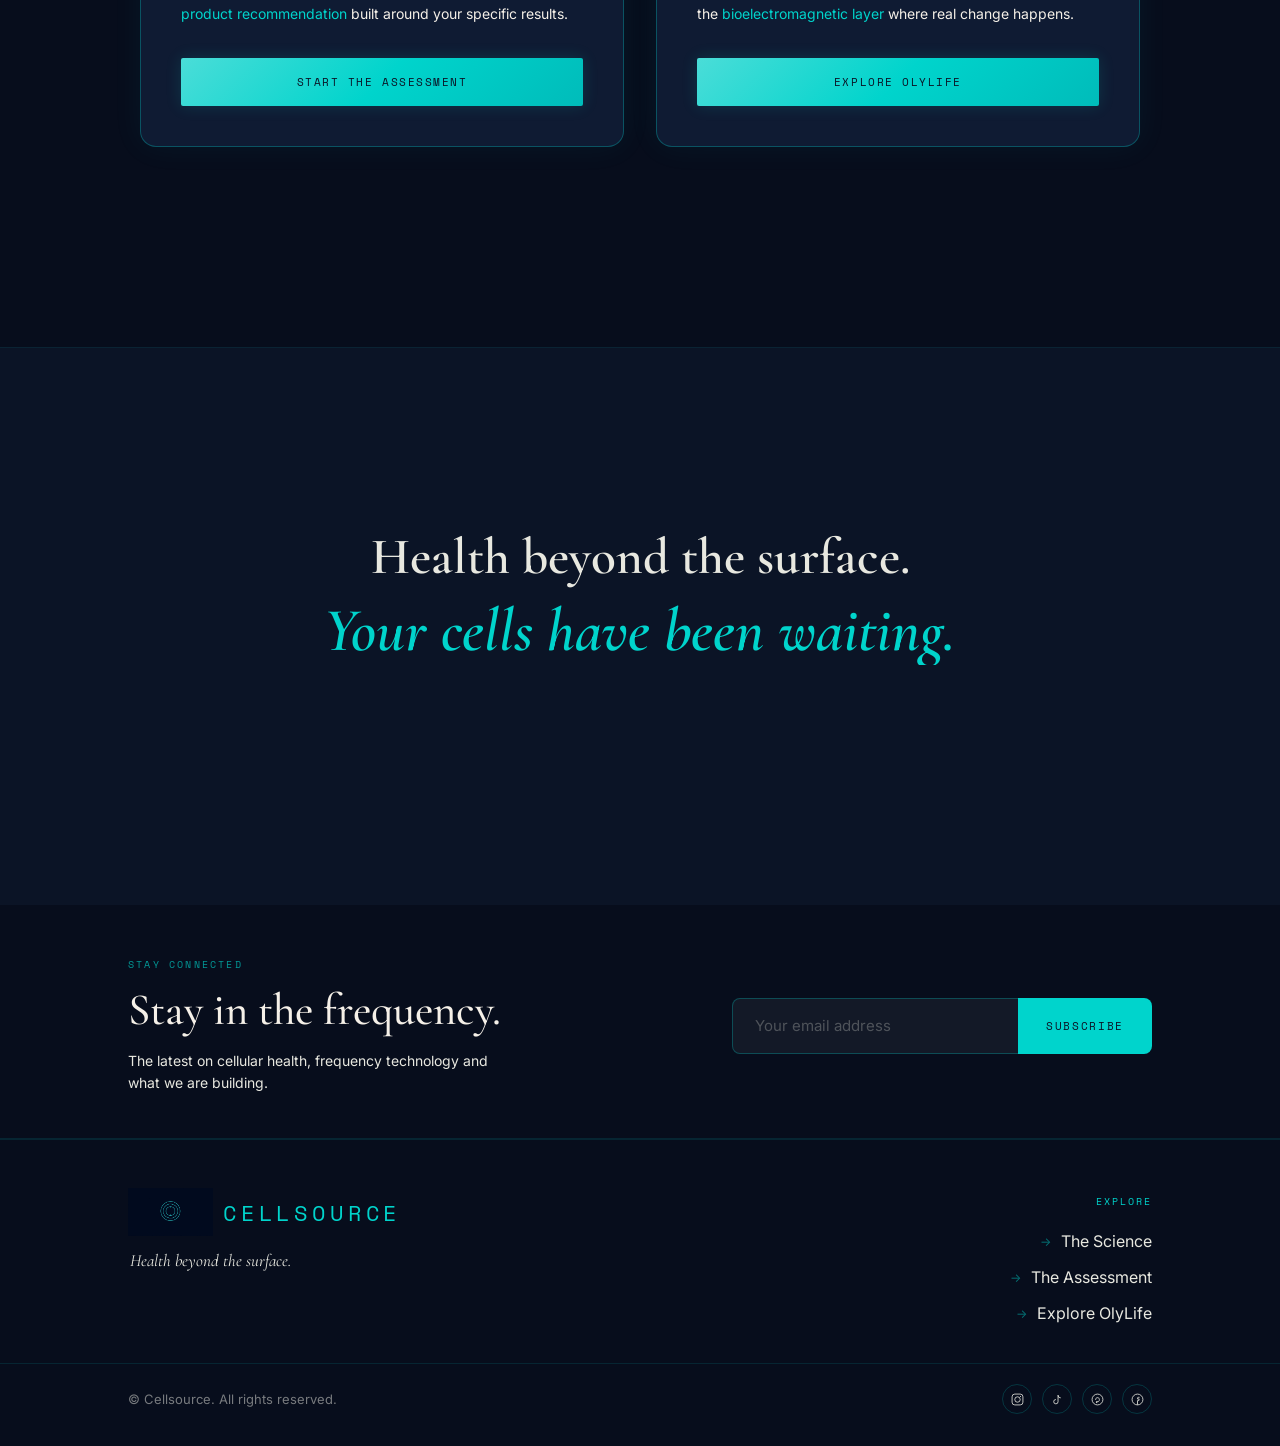
==== commit bd3cbf38: "Full codebase cleanup: dead CSS removed, OlyLife links fixed, active nav style added Co-Authored-By:" ====
--- a/index.html
+++ b/index.html
@@ -30,9 +30,9 @@
 
     <div class="hub-nav-right">
       <ul class="hub-nav-links">
-        <li><a href="#science">The Science</a></li>
+        <li><a href="science/science.html">The Science</a></li>
         <li><a href="assessment.html">The Assessment</a></li>
-        <li><a href="olylife.html" target="_blank" rel="noopener">Explore OlyLife</a></li>
+        <li><a href="olylife/olylife.html" target="_blank" rel="noopener">Explore OlyLife</a></li>
       </ul>
       <a href="assessment.html" class="hub-nav-cta desktop-only">Find your cellular pattern</a>
     </div>
@@ -50,7 +50,7 @@
 <div class="hub-mobile-menu" role="dialog" aria-label="Navigation menu">
   <a href="#science">The Science</a>
   <a href="assessment.html">The Assessment</a>
-  <a href="olylife.html" target="_blank" rel="noopener">Explore OlyLife</a>
+  <a href="olylife/olylife.html" target="_blank" rel="noopener">Explore OlyLife</a>
   <a href="assessment.html" class="hub-nav-cta">Find your cellular pattern</a>
 </div>
 
@@ -468,7 +468,7 @@
         <h3 class="hub-offer-card-heading">OlyLife Frequency Technology</h3>
         <p class="hub-offer-card-sub">PEMF and Terahertz devices for daily cellular health.</p>
         <p class="hub-offer-card-body">Explore the full OlyLife product range. Every device works at the <span class="hub-teal-highlight">bioelectromagnetic layer</span> where real change happens.</p>
-        <a href="olylife.html" target="_blank" rel="noopener" class="hub-offer-btn hub-offer-btn-primary">Explore OlyLife</a>
+        <a href="olylife/olylife.html" target="_blank" rel="noopener" class="hub-offer-btn hub-offer-btn-primary">Explore OlyLife</a>
       </div>
 
     </div>
@@ -530,9 +530,9 @@
       <nav class="hub-footer-nav" aria-label="Footer navigation">
         <p class="hub-footer-nav-heading">Explore</p>
         <ul class="hub-footer-nav-links">
-          <li><a href="#science">The Science</a></li>
+          <li><a href="science/science.html">The Science</a></li>
           <li><a href="assessment.html">The Assessment</a></li>
-          <li><a href="olylife.html">Explore OlyLife</a></li>
+          <li><a href="olylife/olylife.html">Explore OlyLife</a></li>
         </ul>
       </nav>
 
--- a/hub.css
+++ b/hub.css
@@ -36,7 +36,6 @@
   overflow-x: hidden;
   -webkit-font-smoothing: antialiased;
   -moz-osx-font-smoothing: grayscale;
-  scroll-behavior: smooth;
   overscroll-behavior: none;
 }
 
@@ -181,6 +180,11 @@
 }
 .hub-nav-links a:hover {
   color: var(--teal-primary);
+}
+.hub-nav-link--active {
+  color: var(--teal-primary);
+  border-bottom: 1px solid rgba(0, 212, 204, 0.5);
+  padding-bottom: 2px;
 }
 .hub-nav-cta {
   font-family: 'Space Mono', monospace;
@@ -328,12 +332,6 @@
   margin-left: 7%;
 }
 
-/* BEM alias — same element, wins over .hub-hero-content for shared props */
-.hub-hero__content {
-  max-width: 680px;
-  width: 48%;
-  margin-left: 8%;
-}
 
 /* Merged: all versions — Hero Fix is last */
 .hub-hero-headline {
@@ -349,12 +347,6 @@
   animation: element-enter 0.9s cubic-bezier(0.25, 0.46, 0.45, 0.94) 200ms forwards;
 }
 
-.hub-hero__headline {
-  font-size: 86px;
-  font-weight: 500;
-  line-height: 1.0;
-  letter-spacing: -0.025em;
-}
 
 /* Merged: font-size/color set to inherit (v2) so spans control */
 .hub-hero-sub {
